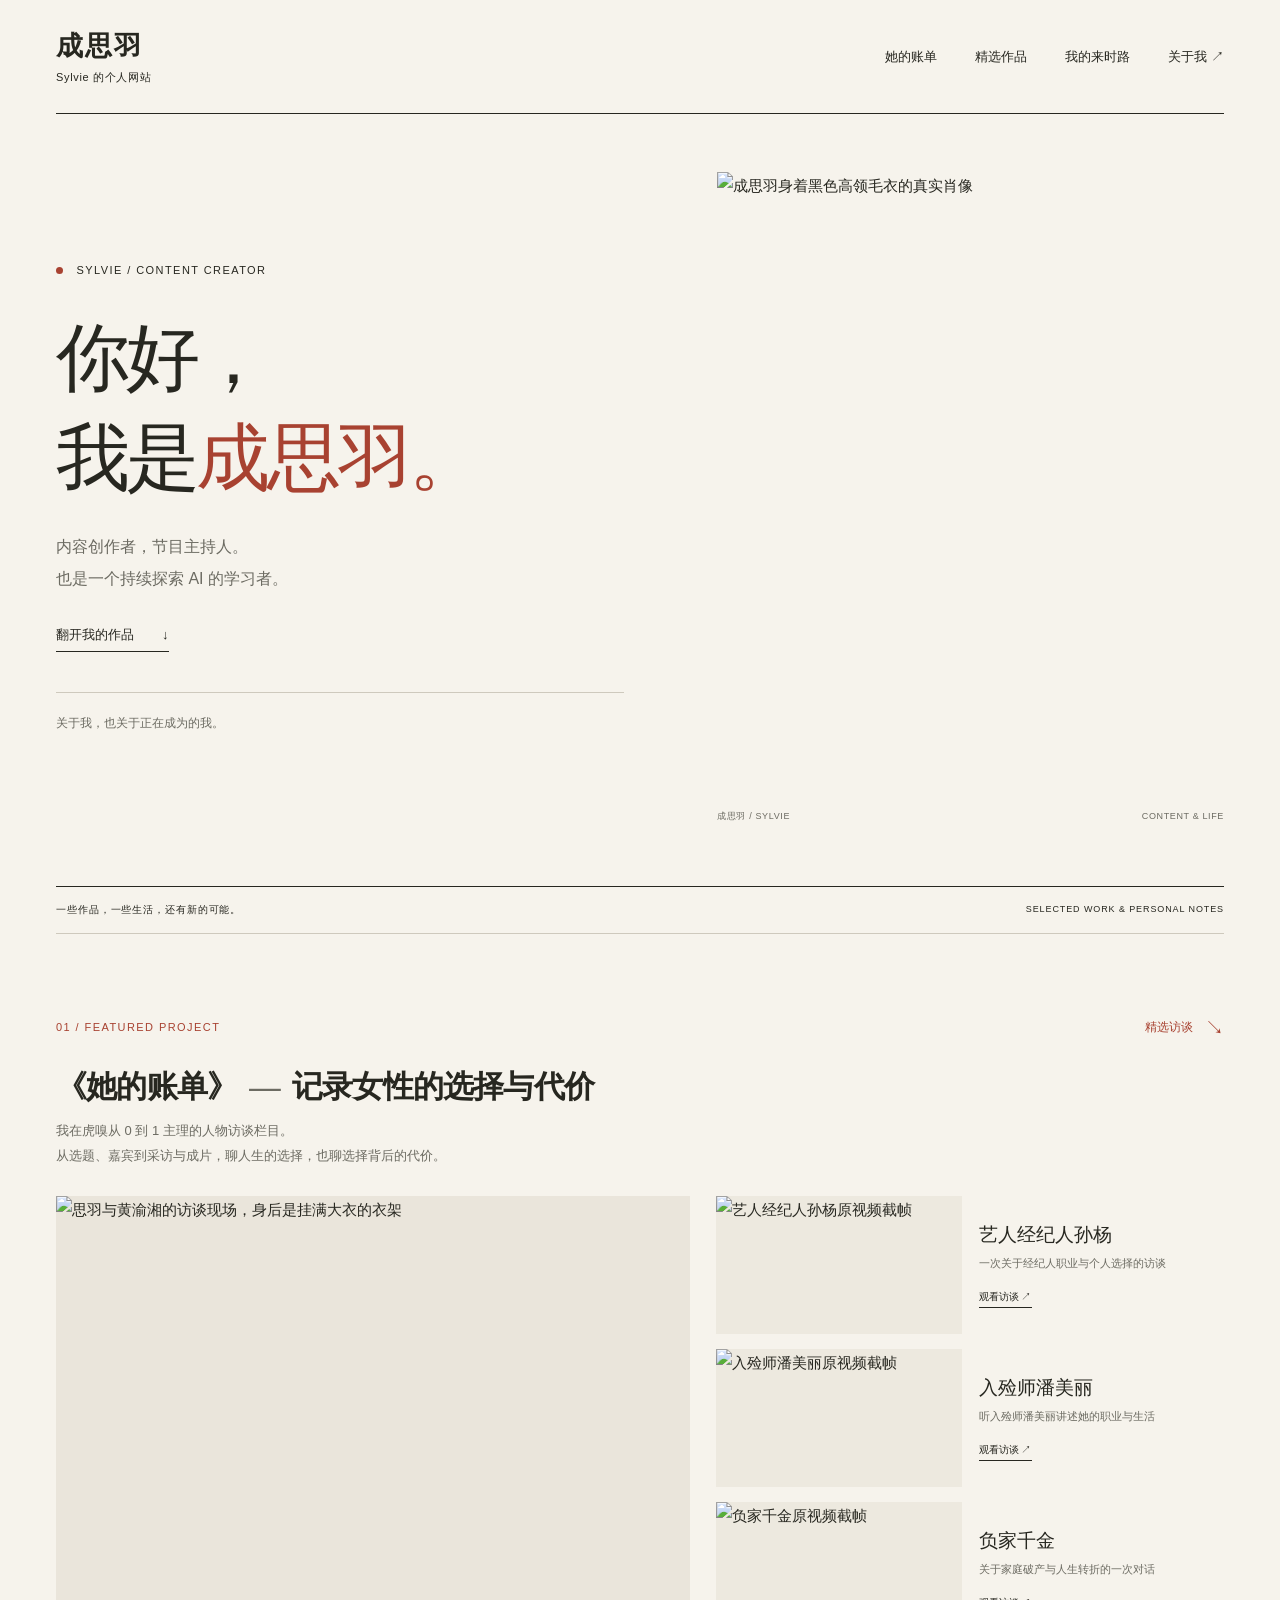
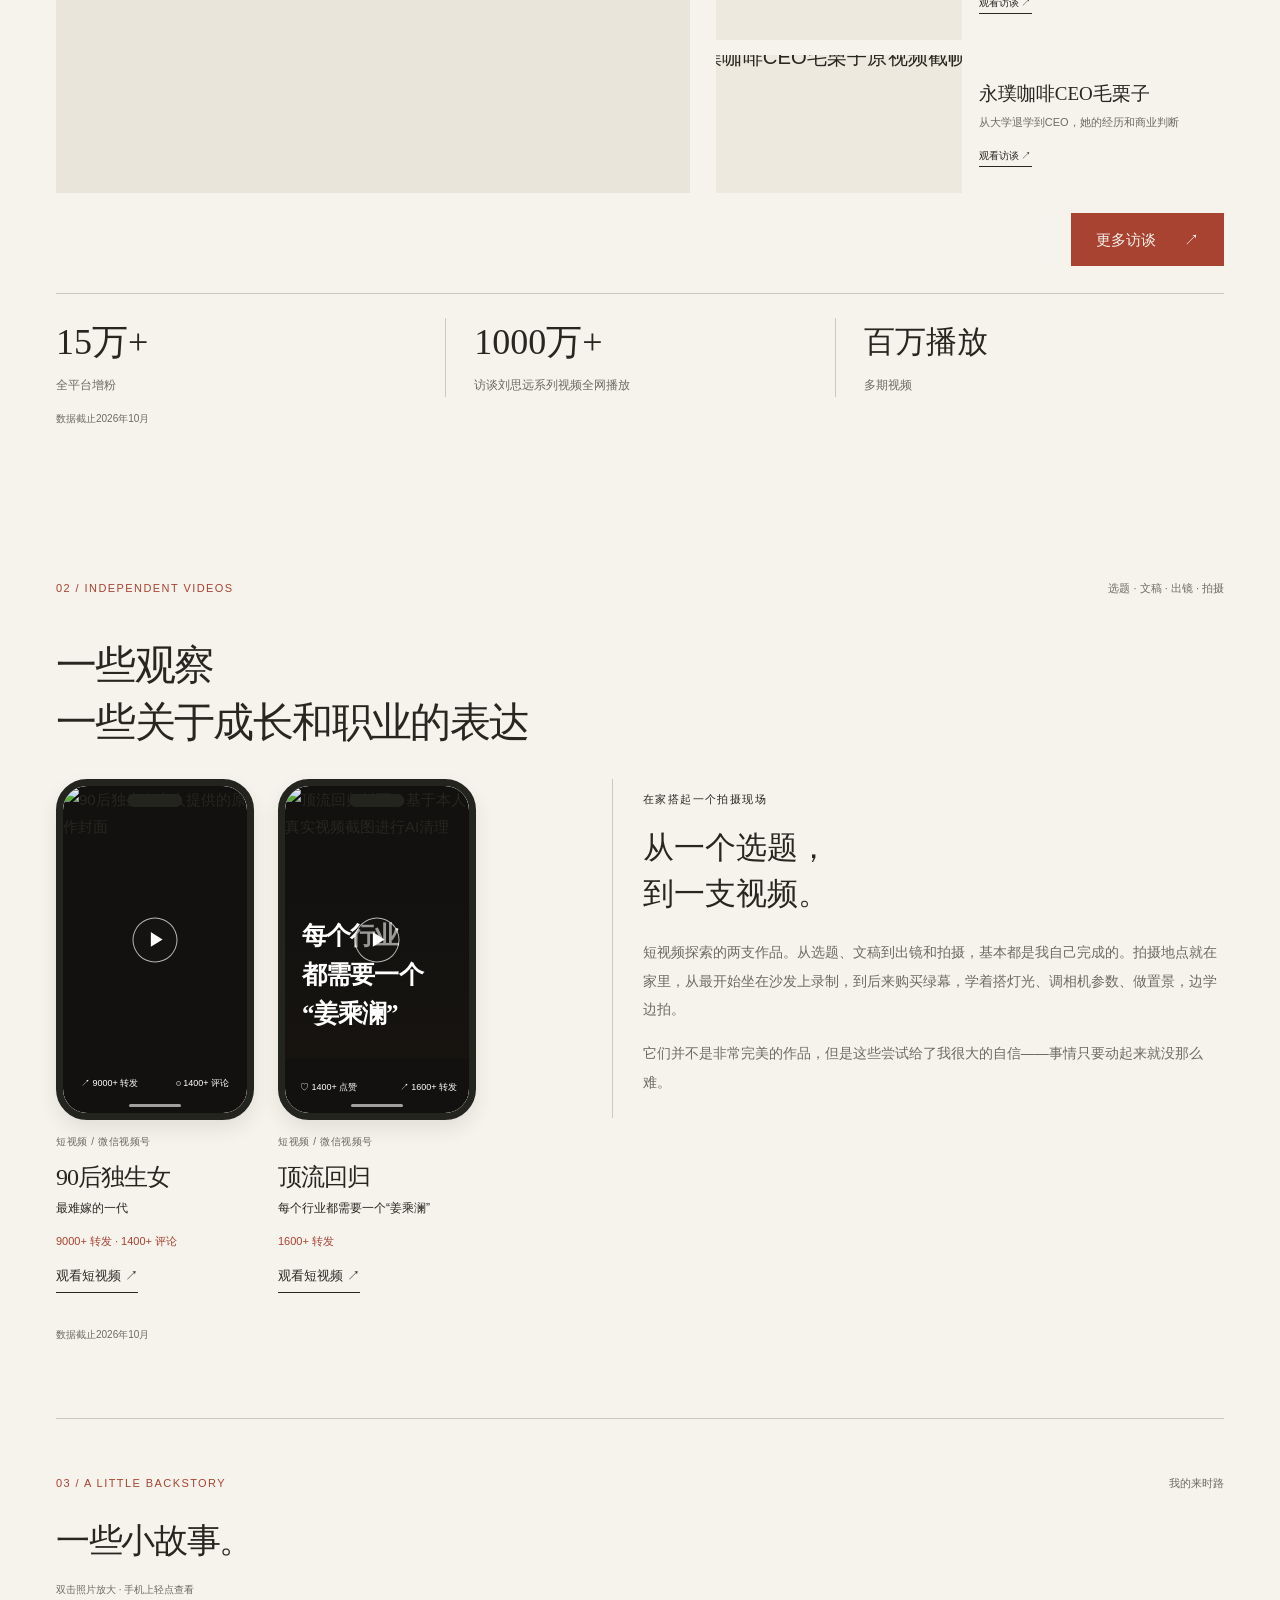
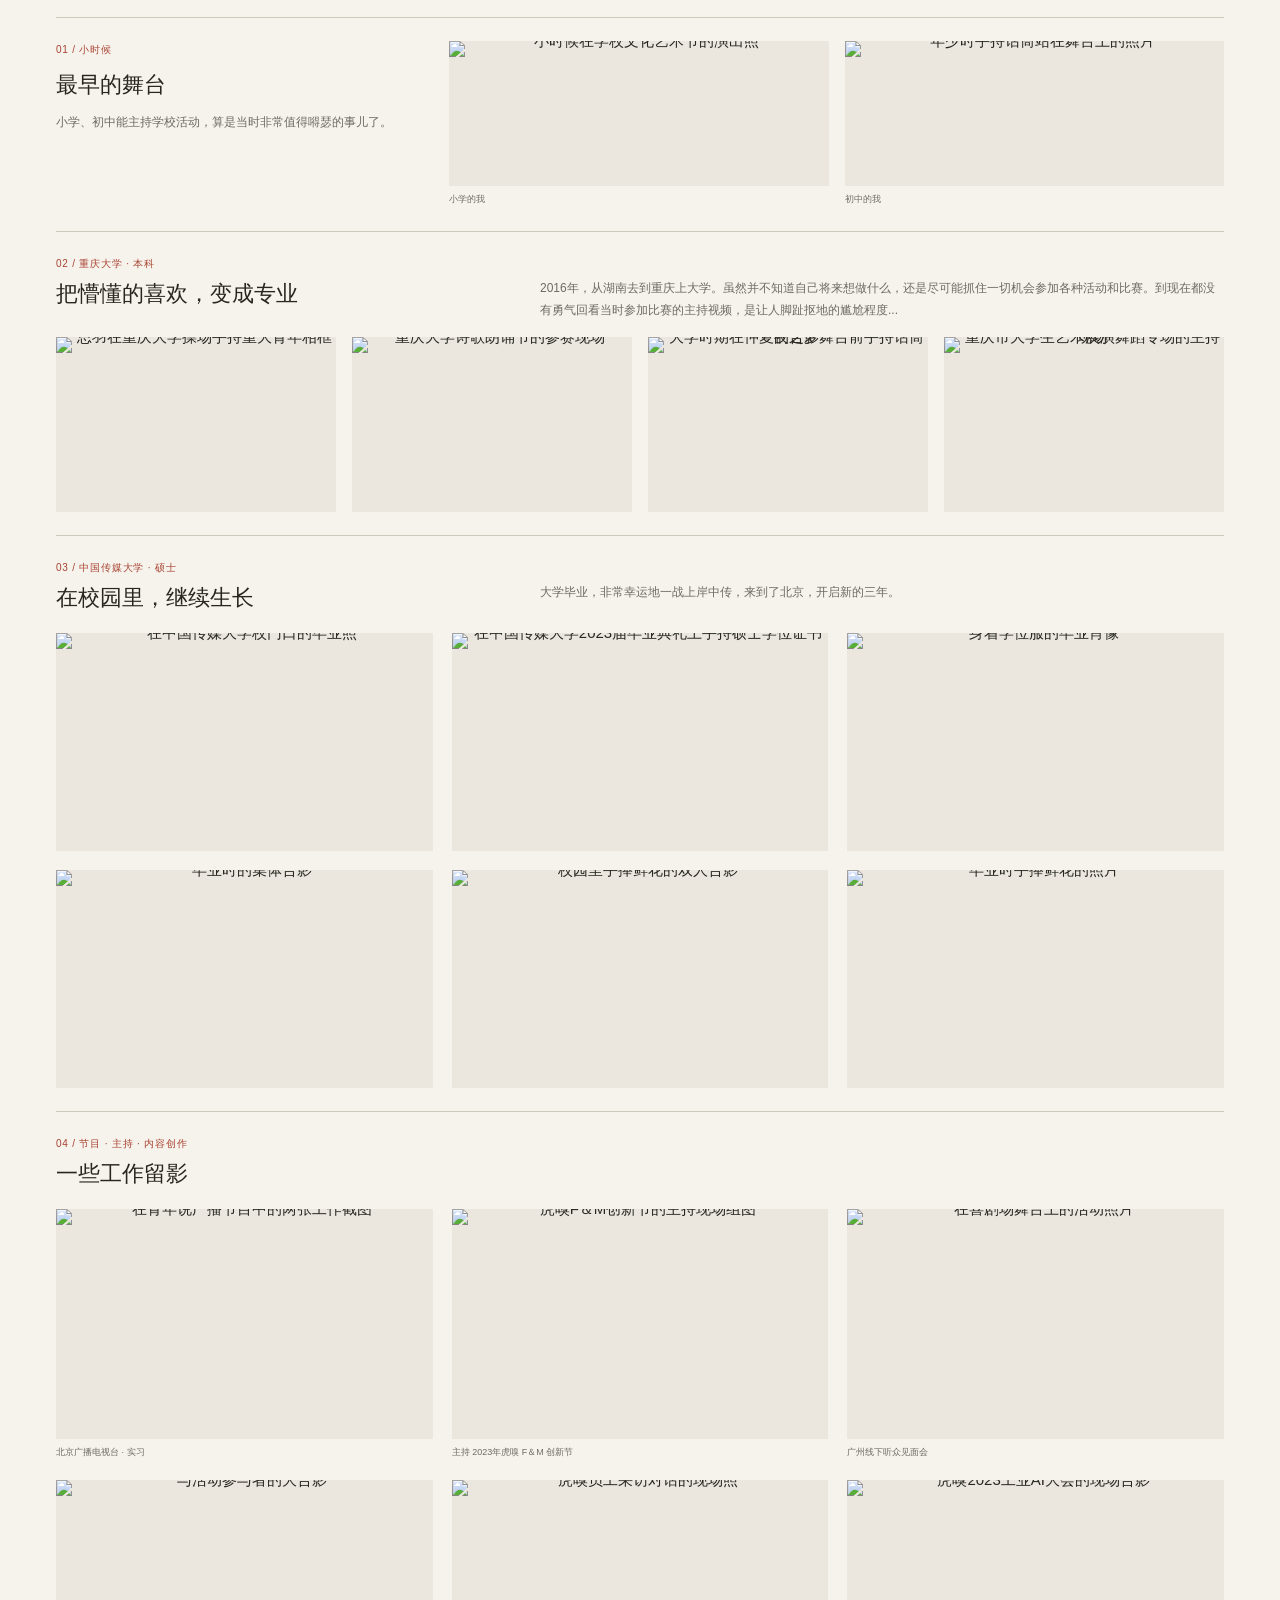
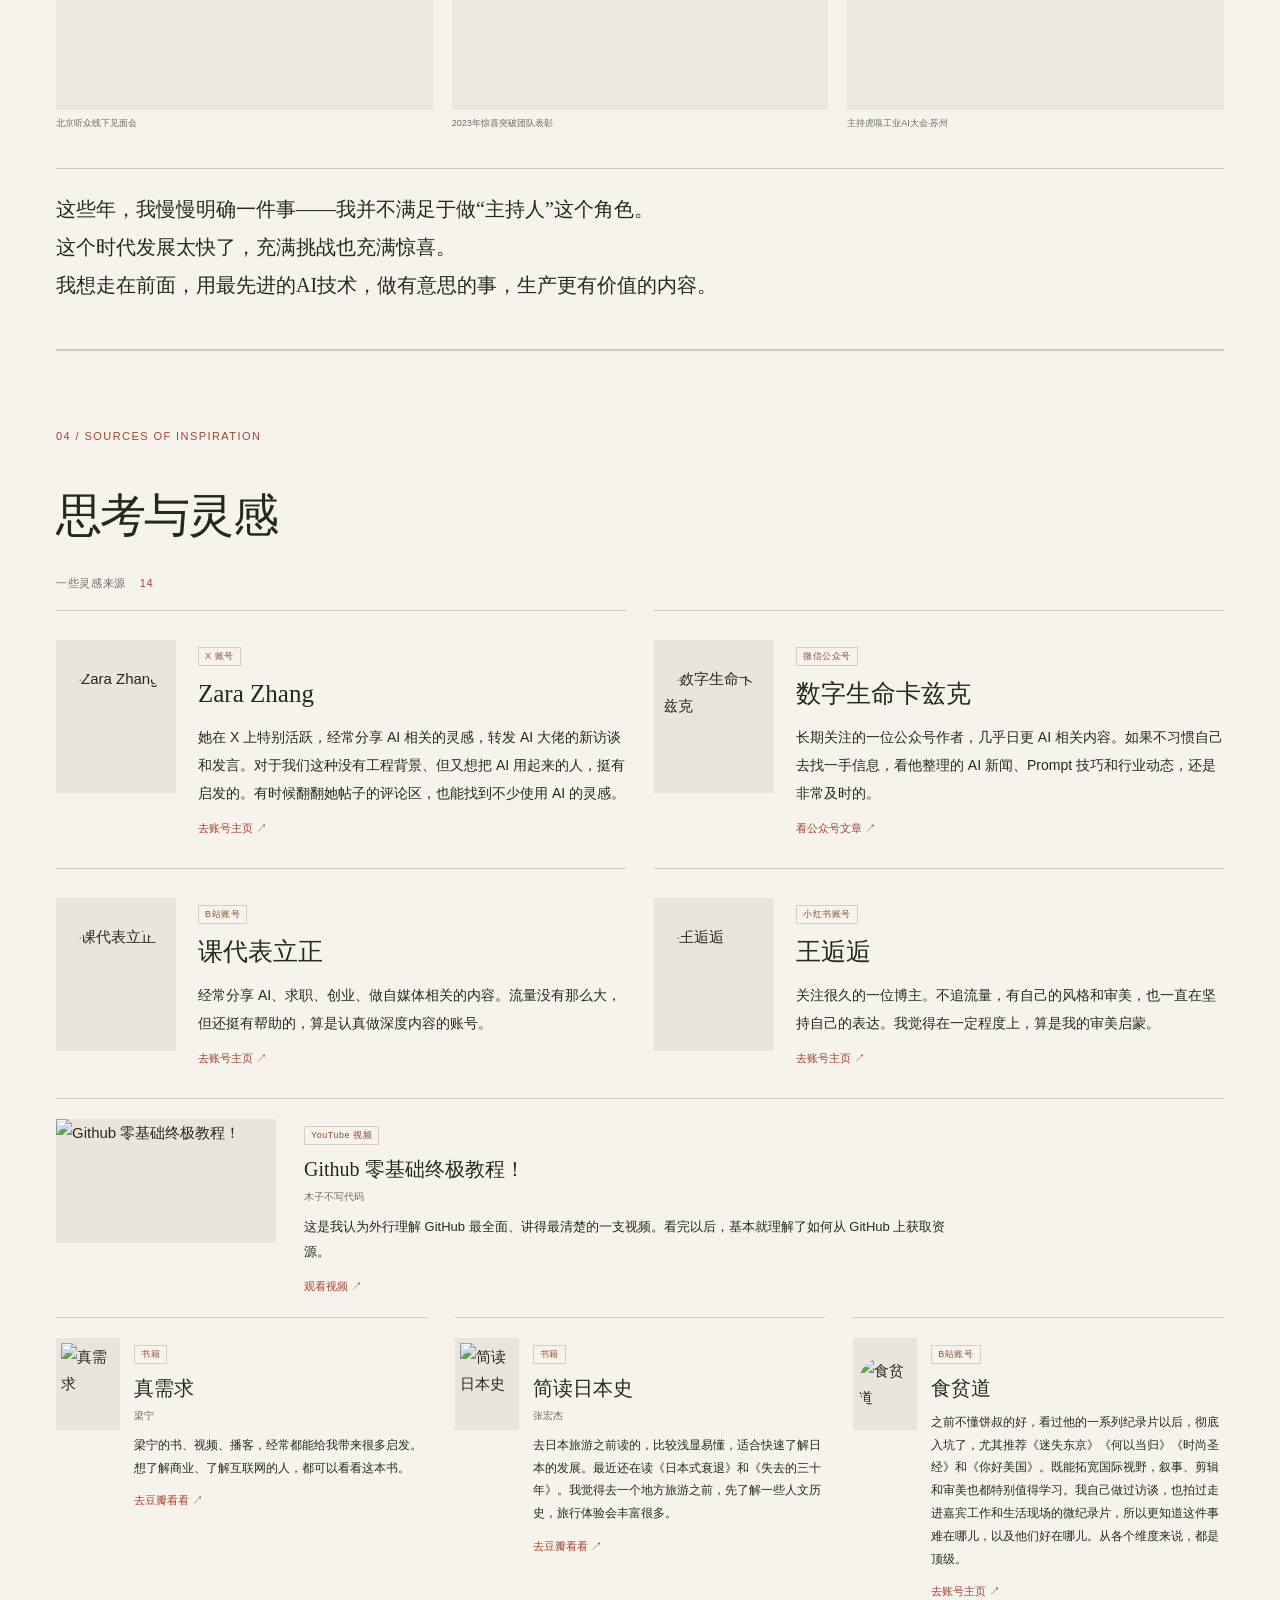
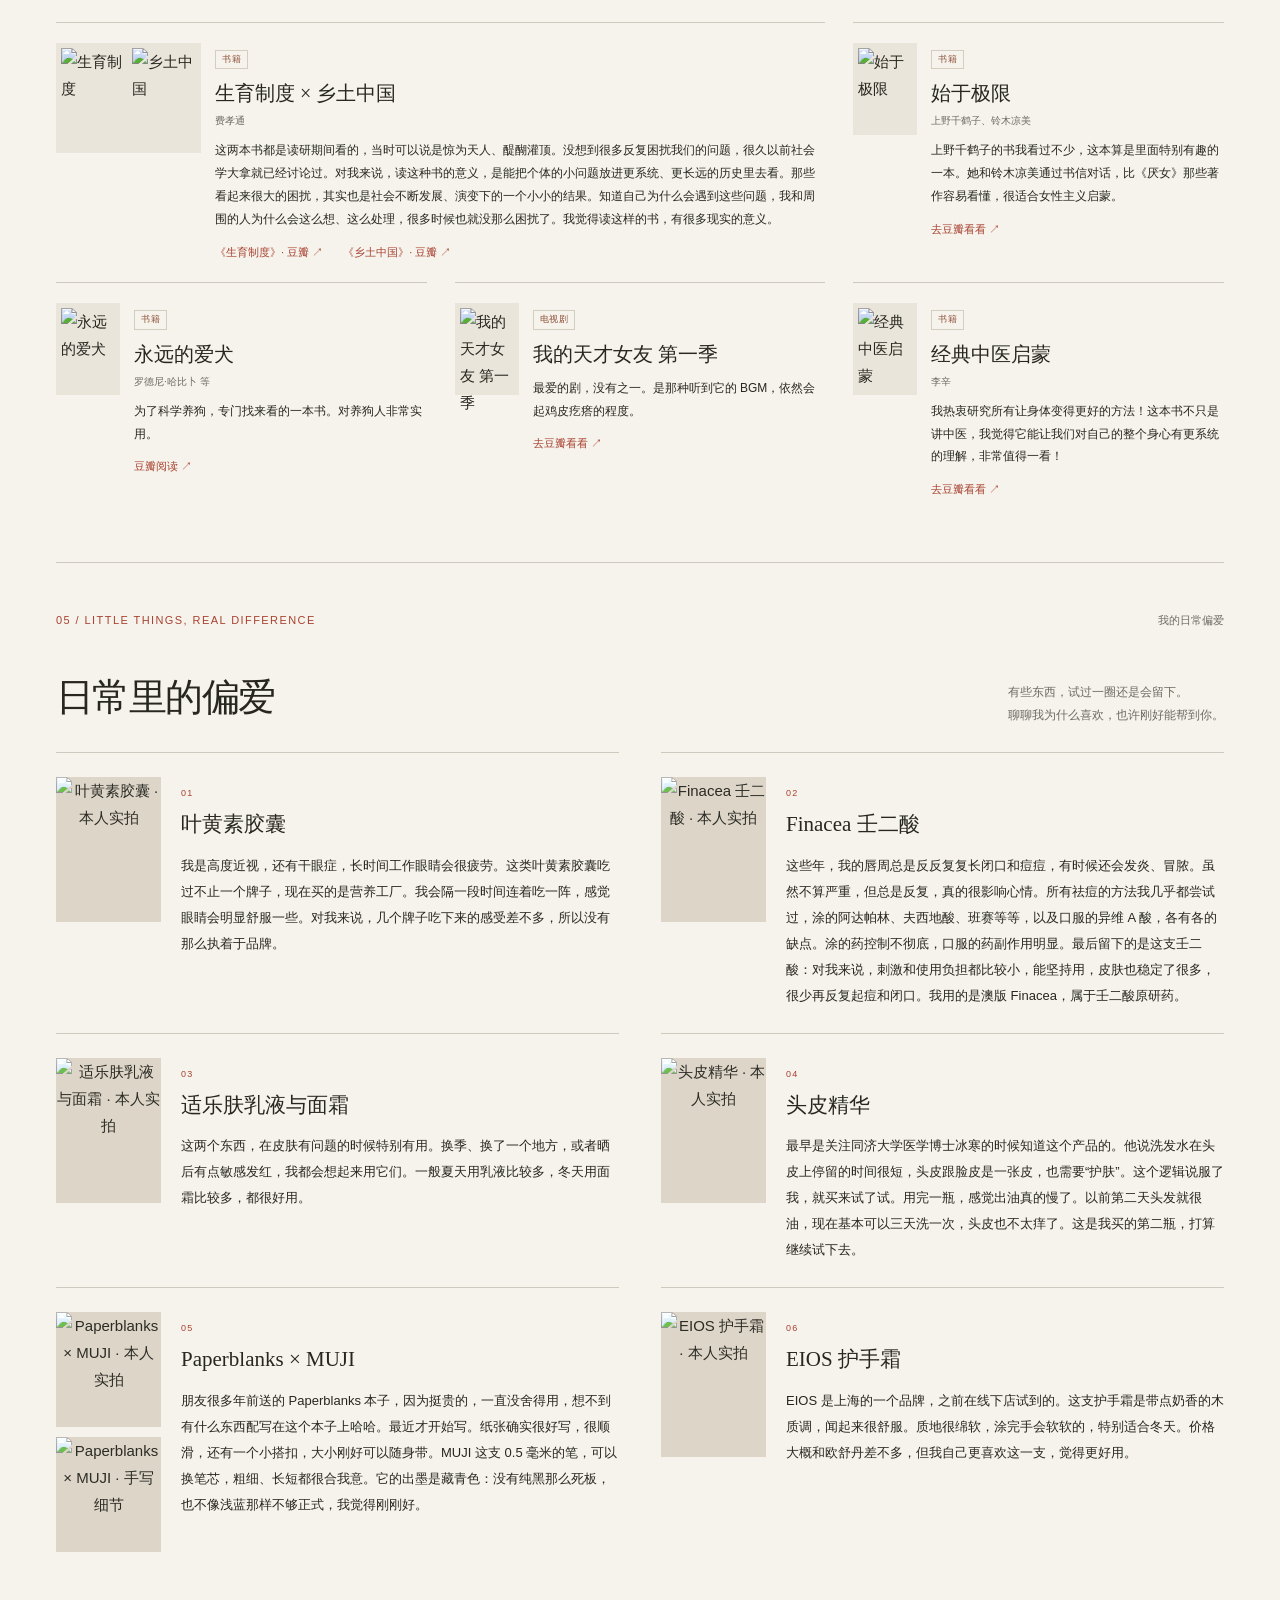
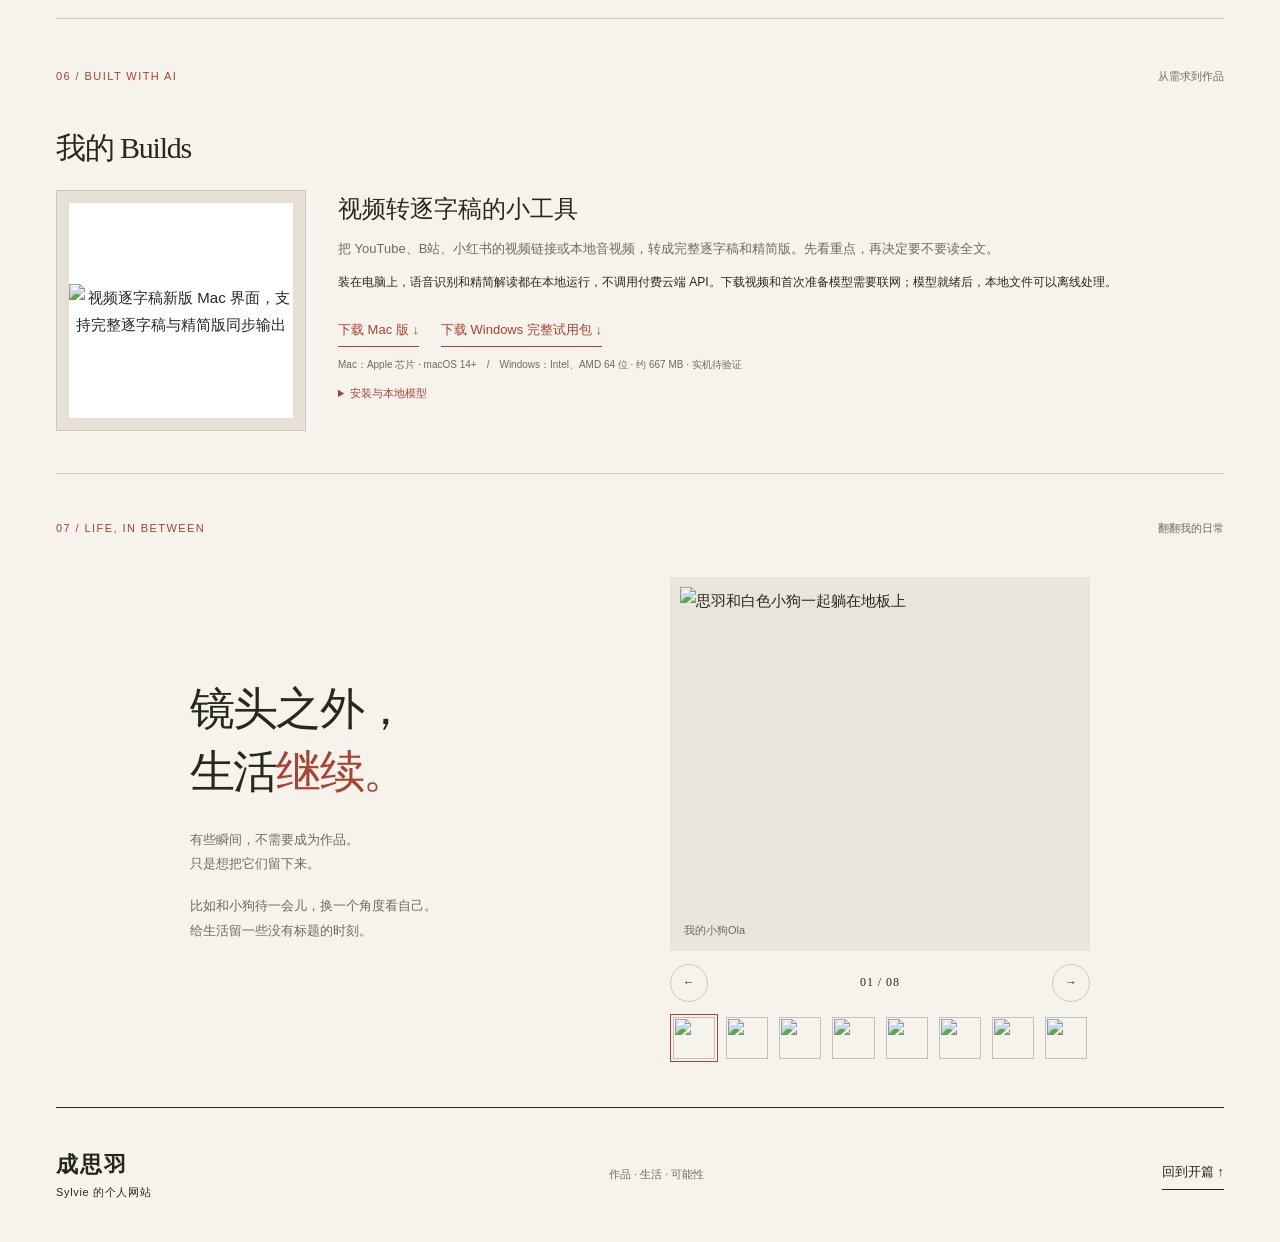
==== index.html @ f3471755 "发布成思羽 Sylvie 个人网站" ====
<!doctype html>
<html lang="zh-CN">
<head>
  <meta charset="utf-8"><meta name="viewport" content="width=device-width,initial-scale=1">
  <meta name="description" content="成思羽 Sylvie 的个人网站。内容创作、人物故事，以及镜头之外的生活。">
  <meta name="theme-color" content="#f6f3ec"><title>成思羽 Sylvie 的个人网站</title>
  <link rel="icon" href="assets/favicon.svg" type="image/svg+xml"><link rel="stylesheet" href="styles.css">
  <script src="content.js" defer></script><script src="app.js" defer></script>
</head>
<body>
<a class="skip" href="#main">跳至正文</a>
<header class="masthead wrap">
  <a class="brand" href="#" aria-label="成思羽 首页">成思羽<span>Sylvie 的个人网站</span></a>
  <button class="menu-toggle" aria-expanded="false" aria-controls="navigation">目录 <span>＋</span></button>
  <nav id="navigation" aria-label="主导航"><a href="#bill">她的账单</a><a href="#selected">精选作品</a><a href="#experience">我的来时路</a><a href="#about">关于我 ↗</a></nav>
</header>
<main id="main">
  <section class="hero wrap" aria-labelledby="hero-title">
    <div class="hero-copy"><p class="eyebrow"><span class="dot"></span> SYLVIE / CONTENT CREATOR</p>
      <h1 id="hero-title">你好，<br>我是<span class="accent">成思羽。</span></h1>
      <p class="intro">内容创作者，节目主持人。<br>也是一个持续探索 AI 的学习者。</p>
      <a class="text-link" href="#selected">翻开我的作品 <span>↓</span></a>
      <p class="hero-note">关于我，也关于正在成为的我。</p>
    </div>
    <figure class="hero-image"><img src="assets/portrait.webp" width="1200" height="1800" alt="成思羽身着黑色高领毛衣的真实肖像" fetchpriority="high"><figcaption><span>成思羽 / SYLVIE</span><span>CONTENT & LIFE</span></figcaption></figure>
  </section>
  <div class="running-line wrap"><span>一些作品，一些生活，还有新的可能。</span><span>SELECTED WORK & PERSONAL NOTES</span></div>

  <section class="section featured-project wrap" id="bill" aria-labelledby="bill-title">
    <div class="section-heading"><p class="eyebrow">01 / FEATURED PROJECT</p><a class="project-jump" href="#selected">精选访谈 <span aria-hidden="true">↘</span></a></div>
    <div class="project-intro"><h2 id="bill-title">《她的账单》<span class="project-dash"> — </span><span class="project-theme">记录女性的选择与代价</span></h2><p>我在虎嗅从 0 到 1 主理的人物访谈栏目。<br>从选题、嘉宾到采访与成片，聊人生的选择，也聊选择背后的代价。</p></div>
    <div class="project-spread"><figure class="project-photo"><img src="assets/interview-huang-yuxiang.jpg" width="1707" height="1280" alt="思羽与黄渝湘的访谈现场，身后是挂满大衣的衣架" loading="lazy"></figure><div class="interview-list" id="selected" role="region" aria-label="精选人物访谈"><div id="interview-list"></div></div></div>
    <div class="interview-archive-entry"><a class="text-link" href="interviews.html">更多访谈 <span aria-hidden="true">↗</span></a></div>
    <div class="bill-highlights"><div><b>15万+</b><span>全平台增粉</span></div><div><b>1000万+</b><span>访谈刘思远系列视频全网播放</span></div><div><b>百万播放</b><span>多期视频</span></div></div>
    <p class="data-note">数据截止2026年10月</p>
  </section>

  <section class="section wrap" id="shorts" aria-labelledby="shorts-title">
    <div class="section-heading"><p class="eyebrow">02 / INDEPENDENT VIDEOS</p><span>选题 · 文稿 · 出镜 · 拍摄</span></div>
    <h2 id="shorts-title">一些观察<br>一些关于成长和职业的表达</h2>
    <div class="shorts-layout"><div class="short-grid" id="short-list"></div><aside class="shorts-making" aria-label="短视频制作背景"><p class="eyebrow">在家搭起一个拍摄现场</p><h3>从一个选题，<br>到一支视频。</h3><p>短视频探索的两支作品。从选题、文稿到出镜和拍摄，基本都是我自己完成的。拍摄地点就在家里，从最开始坐在沙发上录制，到后来购买绿幕，学着搭灯光、调相机参数、做置景，边学边拍。</p><p>它们并不是非常完美的作品，但是这些尝试给了我很大的自信——事情只要动起来就没那么难。</p></aside></div>
    <p class="data-note">数据截止2026年10月</p>
  </section>

  <section class="section wrap journey-section" id="experience" aria-labelledby="experience-title">
    <div class="section-heading"><p class="eyebrow">03 / A LITTLE BACKSTORY</p><span>我的来时路</span></div>
    <div class="journey-heading"><h2 id="experience-title">一些小故事。</h2></div>
    <p class="journey-view-hint">双击照片放大 · 手机上轻点查看</p><div class="journey-chapters"><article class="journey-chapter journey-child"><div class="journey-copy"><p class="journey-era">01 / 小时候</p><h3>最早的舞台</h3><p>小学、初中能主持学校活动，算是当时非常值得嘚瑟的事儿了。</p></div><div class="journey-photos"><figure class=""><img src="assets/story-child-festival.webp" alt="小时候在学校文化艺术节的演出照" loading="lazy"><figcaption>小学的我</figcaption></figure><figure class=""><img src="assets/story-child-microphone.webp" alt="年少时手持话筒站在舞台上的照片" loading="lazy"><figcaption>初中的我</figcaption></figure></div></article><article class="journey-chapter journey-cqu"><div class="journey-copy"><p class="journey-era">02 / 重庆大学 · 本科</p><h3>把懵懂的喜欢，变成专业</h3><p>2016年，从湖南去到重庆上大学。虽然并不知道自己将来想做什么，还是尽可能抓住一切机会参加各种活动和比赛。到现在都没有勇气回看当时参加比赛的主持视频，是让人脚趾抠地的尴尬程度...</p></div><div class="journey-photos"><figure class=""><img src="assets/story-campus-cqu.webp" alt="思羽在重庆大学操场手持重大青年相框" loading="lazy"><figcaption>重庆大学 · 校园时光</figcaption></figure><figure><img src="assets/story-cqu-1435.webp" alt="重庆大学诗歌朗诵节的参赛现场" loading="lazy"></figure><figure><img src="assets/story-cqu-1465.webp" alt="大学时期在仲夏夜之梦舞台前手持话筒的合影" loading="lazy"></figure><figure><img src="assets/story-cqu-2125.webp" alt="重庆市大学生艺术展演舞蹈专场的主持现场" loading="lazy"></figure></div></article><article class="journey-chapter journey-cuc"><div class="journey-copy"><p class="journey-era">03 / 中国传媒大学 · 硕士</p><h3>在校园里，继续生长</h3><p>大学毕业，非常幸运地一战上岸中传，来到了北京，开启新的三年。</p></div><div class="journey-photos"><figure class=""><img src="assets/graduation-gate.webp" alt="在中国传媒大学校门口的毕业照" loading="lazy"></figure><figure class=""><img src="assets/story-masters-ceremony.webp" alt="在中国传媒大学2023届毕业典礼上手持硕士学位证书" loading="lazy"></figure><figure class=""><img src="assets/graduation-profile.webp" alt="身着学位服的毕业肖像" loading="lazy"></figure><figure class=""><img src="assets/story-graduation-together-v10.webp" alt="毕业时的集体合影" loading="lazy"></figure><figure class=""><img src="assets/story-campus-friends.webp" alt="校园里手捧鲜花的双人合影" loading="lazy"></figure><figure class=""><img src="assets/graduation-flowers.webp" alt="毕业时手捧鲜花的照片" loading="lazy"></figure></div></article><article class="journey-chapter journey-work"><div class="journey-copy"><p class="journey-era">04 / 节目 · 主持 · 内容创作</p><h3>一些工作留影</h3></div><div class="journey-photos"><figure class=""><img src="assets/story-radio-youth.webp" alt="在青年说广播节目中的两张工作截图" loading="lazy"><figcaption>北京广播电视台 · 实习</figcaption></figure><figure class=""><img src="assets/story-fm-hosting.webp" alt="虎嗅F＆M创新节的主持现场组图" loading="lazy"><figcaption>主持 2023年虎嗅 F＆M 创新节</figcaption></figure><figure class=""><img src="assets/story-comedy-stage.webp" alt="在喜剧场舞台上的活动照片" loading="lazy"><figcaption>广州线下听众见面会</figcaption></figure><figure class=""><img src="assets/story-community-together.webp" alt="与活动参与者的大合影" loading="lazy"><figcaption>北京听众线下见面会</figcaption></figure><figure class=""><img src="assets/story-team-conversation.webp" alt="虎嗅员工采访对话的现场照" loading="lazy"><figcaption>2023年惊喜突破团队表彰</figcaption></figure><figure class=""><img src="assets/story-ai-conference.webp" alt="虎嗅2023工业AI大会的现场合影" loading="lazy"><figcaption>主持虎嗅工业AI大会·苏州</figcaption></figure></div></article></div><p class="journey-closing"><span>这些年，我慢慢明确一件事——我并不满足于做“主持人”这个角色。</span><span>这个时代发展太快了，充满挑战也充满惊喜。</span><span>我想走在前面，用最先进的AI技术，做有意思的事，生产更有价值的内容。</span></p>
  </section>

  <section class="section wrap shelf-section inspiration-section" id="shelf" aria-labelledby="shelf-title">
    <div class="section-heading"><p class="eyebrow">04 / SOURCES OF INSPIRATION</p></div>
    <div class="shelf-heading"><h2 id="shelf-title">思考与灵感</h2></div>
    <div class="inspiration-toolbar"><p>一些灵感来源 <span id="inspiration-count"></span></p></div>
    <div id="shelf-items" class="inspiration-rail" aria-label="我的灵感来源与分享"></div>
  </section>

  <section class="section wrap daily-section" id="daily" aria-labelledby="daily-title">
    <div class="section-heading"><p class="eyebrow">05 / LITTLE THINGS, REAL DIFFERENCE</p><span>我的日常偏爱</span></div>
    <div class="daily-heading"><h2 id="daily-title">日常里的偏爱</h2><p>有些东西，试过一圈还是会留下。<br>聊聊我为什么喜欢，也许刚好能帮到你。</p></div>
    <div id="daily-items" class="daily-grid"></div>
  </section>

  <section class="section wrap builds-section" id="builds" aria-labelledby="builds-title">
    <div class="section-heading"><p class="eyebrow">06 / BUILT WITH AI</p><span>从需求到作品</span></div>
    <h2 id="builds-title">我的 Builds</h2>
    <article class="build-card"><div class="build-visual"><img src="assets/transcribe-app-v14.png" alt="视频逐字稿新版 Mac 界面，支持完整逐字稿与精简版同步输出" loading="lazy"></div><div class="build-copy"><h3>视频转逐字稿的小工具</h3><p>把 YouTube、B站、小红书的视频链接或本地音视频，转成完整逐字稿和精简版。先看重点，再决定要不要读全文。</p><p class="build-local">装在电脑上，语音识别和精简解读都在本地运行，不调用付费云端 API。下载视频和首次准备模型需要联网；模型就绪后，本地文件可以离线处理。</p><div class="build-downloads"><a class="text-link build-download" href="https://github.com/Siyur-create/Siyur-create.github.io/releases/download/transcript-downloads/video-transcript-mac-v1.1.0.zip" download>下载 Mac 版 ↓</a><a class="text-link build-download" href="https://github.com/Siyur-create/Siyur-create.github.io/releases/download/transcript-downloads/video-transcript-windows-v1.1.1-full-preview.zip" download>下载 Windows 完整试用包 ↓</a></div><p class="build-limit">Mac：Apple 芯片 · macOS 14+　/　Windows：Intel、AMD 64 位 · 约 667 MB · 实机待验证</p><details class="build-details"><summary>安装与本地模型</summary><p>Mac 首次安装需联网，解压后双击「安装到这台Mac」。Windows 完整试用包已包含 Python、依赖和语音模型：完整解压后双击 install-and-run，基础安装和本地转录无需再下载组件。AI 精简解读首次需另外安装本地运行器并准备约 2.5 GB 模型；也可以直接用无需大模型的「要点摘读」。Windows 尚未实机验收。平台视频下载需联网，也取决于平台权限及你自己的登录状态。</p></details></div></article>
  </section>

  <section class="about section wrap" id="about" aria-labelledby="about-title">
    <div class="section-heading"><p class="eyebrow">07 / LIFE, IN BETWEEN</p><span>翻翻我的日常</span></div>
    <div class="about-grid"><div><h2 id="about-title">镜头之外，<br>生活<span class="accent">继续。</span></h2><p>有些瞬间，不需要成为作品。<br>只是想把它们留下来。</p><p>比如和小狗待一会儿，换一个角度看自己。<br>给生活留一些没有标题的时刻。</p></div>
    <div class="album" aria-label="生活相册"><figure class="album-frame"><img id="album-image" src="assets/life-dog.webp" width="1200" height="1600" alt="思羽与白色小狗一起躺在地板上" loading="lazy"><figcaption id="album-caption">我的小狗Ola</figcaption></figure><div class="album-controls"><button id="album-prev" type="button" aria-label="上一张照片">←</button><span id="album-counter" aria-live="polite">01 / 08</span><button id="album-next" type="button" aria-label="下一张照片">→</button></div><div class="album-thumbnails" id="album-thumbnails" aria-label="选择照片"></div></div></div>
  </section>
</main>
<dialog id="photo-viewer" class="photo-viewer" aria-label="照片放大查看"><div class="photo-viewer-bar"><span id="photo-viewer-label"></span><button type="button" id="photo-viewer-close" aria-label="关闭放大照片">关闭 ×</button></div><img id="photo-viewer-image" alt=""><div class="photo-viewer-navigation"><button type="button" id="photo-viewer-prev" aria-label="上一张放大照片">←</button><p id="photo-viewer-counter"></p><button type="button" id="photo-viewer-next" aria-label="下一张放大照片">→</button></div></dialog>
<footer class="wrap"><a class="brand" href="#">成思羽<span>Sylvie 的个人网站</span></a><p>作品 · 生活 · 可能性</p><a class="text-link" href="#">回到开篇 ↑</a></footer>
</body></html>
---- styles.css ----
:root{--paper:#f6f3ec;--ink:#272720;--muted:#6c6b62;--red:#a84231;--line:#cec9bd;--serif:'Songti SC','Noto Serif CJK SC','STSong',serif;--sans:'PingFang SC','Hiragino Sans GB',sans-serif}*{box-sizing:border-box}html{scroll-behavior:smooth;scroll-padding-top:35px}body{margin:0;background:var(--paper);color:var(--ink);font-family:var(--sans);font-size:15px;line-height:1.8;-webkit-font-smoothing:antialiased}a{color:inherit;text-decoration:none}a,button{-webkit-tap-highlight-color:transparent}a:focus-visible,button:focus-visible{outline:2px solid var(--red);outline-offset:6px}img{display:block;width:100%;height:100%;object-fit:cover}figure,p,h1,h2,h3,h4{margin:0}button{font:inherit;color:inherit}.wrap{width:min(1224px,calc(100% - 112px));margin-inline:auto}.masthead{display:flex;align-items:center;justify-content:space-between;min-height:114px;border-bottom:1px solid var(--ink)}.brand{font-family:var(--serif);font-size:27px;font-weight:700;line-height:1.4;letter-spacing:.08em}.brand span{display:block;font:10px var(--sans);letter-spacing:.2em;margin-top:4px}nav{display:flex;gap:38px;font-size:13px}nav a{position:relative}nav a:after{content:'';position:absolute;bottom:-5px;left:0;width:0;height:1px;background:var(--red);transition:width .2s}nav a:hover:after{width:100%}.menu-toggle{display:none}.hero{display:grid;grid-template-columns:1.12fr 1fr;gap:8%;padding-top:58px;padding-bottom:62px;align-items:center}.eyebrow{font-size:11px;letter-spacing:.13em;line-height:1.6;font-weight:500}.dot{display:inline-block;height:7px;width:7px;border-radius:50%;background:var(--red);margin-right:9px}.hero h1{font:500 clamp(55px,6vw,88px)/1.3 var(--serif);letter-spacing:-.055em;margin:29px 0 22px}.accent{color:var(--red)}.intro{font-size:16px;color:var(--muted);line-height:1.95}.text-link{display:inline-flex;gap:28px;align-items:center;font-size:13px;line-height:1.8;border-bottom:1px solid currentColor;padding-bottom:5px;transition:color .2s}.text-link:hover{color:var(--red)}.hero .text-link{margin-top:28px}.hero-stats{display:flex;gap:45px;margin-top:45px;padding-top:21px;border-top:1px solid var(--line)}.hero-stats strong{font:40px/1.2 Georgia,serif;letter-spacing:-.055em}.hero-stats strong span{font-size:25px}.hero-stats p{font-size:10px;color:var(--muted);margin-top:8px}.hero-image{position:relative;align-self:stretch}.hero-image img{aspect-ratio:4/5;height:auto;max-height:625px;object-position:50% 38%}.hero-image figcaption{display:flex;justify-content:space-between;font-size:9px;letter-spacing:.07em;margin-top:11px;color:var(--muted)}.running-line{border-top:1px solid var(--ink);border-bottom:1px solid var(--line);padding-block:14px;display:flex;justify-content:space-between;font-size:10px;letter-spacing:.09em}.running-line span:last-child{font-size:9px}.section{padding-top:77px;padding-bottom:74px}.section-heading{display:flex;justify-content:space-between;align-items:baseline;margin-bottom:38px;gap:20px}.section-heading>span{color:var(--muted);font-size:11px}.section-heading .eyebrow{color:var(--red)}h2{font:500 clamp(35px,3.6vw,51px)/1.4 var(--serif);letter-spacing:-.04em}.bill-grid{display:grid;grid-template-columns:.9fr 1.5fr;gap:9%;align-items:center}.small-label{font-size:10px;color:var(--muted);letter-spacing:.06em}.bill-copy h2{font-size:53px;margin:12px 0 22px}.lead{font:25px/1.7 var(--serif);margin-bottom:17px}.bill-copy>p:not(.small-label):not(.lead){color:var(--muted);font-size:13px;max-width:290px}.bill-copy .responsibility{margin-top:20px;font-size:10px!important;line-height:1.9}.bill-copy .text-link{margin-top:24px}.bill-image img{height:auto;aspect-ratio:1.4;object-position:50% 50%}figcaption{font-size:10px;color:var(--muted);margin-top:10px}.bill-stats{display:grid;grid-template-columns:repeat(4,1fr);margin-top:39px;border-block:1px solid var(--line);padding-block:25px}.bill-stats>div{padding-left:27px;border-left:1px solid var(--line)}.bill-stats>div:first-child{padding-left:0;border:0}.bill-stats strong{display:block;font:35px/1.4 Georgia,var(--serif);letter-spacing:-.03em}.bill-stats span{font-size:11px;color:var(--muted)}.data-note{font-size:10px;color:var(--muted);margin-top:13px}.section+#selected{border-top:1px solid var(--line)}.interview-list{margin-top:38px;border-top:1px solid var(--ink)}.interview-row{display:grid;grid-template-columns:40px 1fr 1.25fr auto;align-items:center;gap:25px;border-bottom:1px solid var(--line);padding:31px 0}.work-index{font:italic 19px Georgia,serif;color:var(--red)}.work-head h3{font:25px/1.6 var(--serif);margin-top:8px}.work-copy h4{font-size:14px;font-weight:500;margin-bottom:6px}.work-copy p{font-size:12px;color:var(--muted)}.link-pending{font-size:11px;color:var(--muted);white-space:nowrap;display:inline-block;line-height:1.8}.business{background:#e9e5da;border-block:1px solid var(--line)}.business-grid{display:grid;grid-template-columns:1.2fr 1fr;gap:14%;align-items:center}.business .eyebrow{color:var(--red);margin-bottom:40px}.business-category{font-size:12px;margin-bottom:14px}.business-detail{border-left:1px solid #c1bbae;padding-left:45px}.coffee-mark{font:56px/1.1 var(--serif);color:var(--red);margin-bottom:24px;position:relative;display:inline-block}.coffee-mark span{font:9px var(--sans);letter-spacing:.13em;writing-mode:vertical-rl;position:absolute;left:76px;top:1px;height:114px;white-space:nowrap}.business-detail p{font-size:13px;color:var(--muted);margin-bottom:24px}.title-row{display:flex;justify-content:space-between;align-items:end;gap:25px}.title-row>p{font-size:12px;color:var(--muted)}.short-grid{display:grid;grid-template-columns:1fr 1fr;gap:26px;margin-top:35px}.short-card{padding:28px 33px 30px;background:#e9e3d6;border-top:3px solid var(--red)}.short-1{background:#e4e5dd;border-color:#575c4b}.short-top{display:flex;justify-content:space-between;font-size:10px;color:var(--muted);margin-bottom:40px}.short-top span:last-child{font:italic 18px Georgia,serif}.short-card h3{font:38px/1.5 var(--serif);letter-spacing:-.04em}.short-subtitle{font-size:15px;margin-top:3px}.short-metrics{display:flex;gap:35px;margin-top:36px;padding-top:20px;border-top:1px solid #c6beae;margin-bottom:25px}.short-metrics strong{display:block;font:25px Georgia,serif}.short-metrics span{display:block;font-size:10px;margin-top:6px;color:var(--muted)}#experience{border-block:1px solid var(--line)}.experience-grid{display:grid;grid-template-columns:1fr 1fr;gap:14%}.experience-photo{width:70%;margin-top:33px}.experience-photo img{height:auto;aspect-ratio:4/3;object-position:center 58%}.timeline article{padding-block:23px;border-bottom:1px solid var(--line)}.timeline article:first-child{padding-top:0}.timeline article:last-child{border-bottom:0}.timeline time{font:11px Georgia,serif;color:var(--red);letter-spacing:.06em}.timeline h3{font-size:16px;font-weight:500;margin:9px 0 3px}.timeline p{font-size:12px;color:var(--muted);line-height:1.9}.timeline p+p{margin-top:9px}.about-grid{display:grid;grid-template-columns:1fr .9fr;gap:18%;align-items:center}.about-grid h2{margin-bottom:30px}.about-grid p{font-size:14px;line-height:1.9;color:var(--muted);margin-bottom:17px;max-width:360px}.signature{display:block;font:italic 36px/1.5 Georgia,serif;margin-top:28px}.life-photo{transform:rotate(2deg);background:#ede8de;padding:10px 10px 12px}.life-photo img{height:auto;aspect-ratio:1/1;object-position:center 45%}.life-photo figcaption{font-size:10px;padding-left:5px}footer{border-top:1px solid var(--ink);min-height:135px;display:flex;justify-content:space-between;align-items:center;gap:20px}footer p{font-size:11px;color:var(--muted)}footer .brand{font-size:22px}.skip{position:fixed;left:20px;top:-100px;background:var(--ink);color:white;padding:10px 20px;z-index:50}.skip:focus{top:12px}@media(min-width:1500px){.hero{gap:12%}}@media(max-width:1000px){.wrap{width:calc(100% - 64px)}nav{gap:23px}.hero{gap:6%;grid-template-columns:1.05fr 1fr}.hero h1{font-size:62px}.hero-stats{gap:25px}.hero-stats strong{font-size:32px}.hero-stats p{font-size:9px}.intro{font-size:14px}.hero-image{align-self:center}.bill-grid{gap:6%;grid-template-columns:1fr 1.3fr}.bill-copy h2{font-size:43px}.bill-copy .lead{font-size:23px}.interview-row{grid-template-columns:25px 1fr 1fr;gap:18px}.interview-row>.link-pending,.interview-row>.text-link{grid-column:3}.business-grid{gap:8%}.business-detail{padding-left:30px}.short-card{padding:25px}.short-metrics{gap:25px}.experience-grid{gap:8%}.about-grid{gap:12%}}
@media(max-width:640px){html{scroll-padding-top:20px}.wrap{width:calc(100% - 40px)}.masthead{min-height:88px;position:relative;flex-wrap:wrap}.brand{font-size:24px}.brand span{font-size:8px}.menu-toggle{display:flex;align-items:center;gap:12px;background:none;border:0;padding:10px 0 10px 14px;font-size:12px;cursor:pointer}.menu-toggle span{font-size:20px}.menu-toggle[aria-expanded=true] span{transform:rotate(45deg)}nav{display:none;width:100%;padding:20px 0;gap:0;flex-direction:column}nav.is-open{display:flex}nav a{padding:10px 0}nav a:after{display:none}.hero{grid-template-columns:1fr;gap:32px;padding-top:34px;padding-bottom:32px}.hero .eyebrow{font-size:10px}.hero h1{font-size:clamp(49px,13vw,68px);margin:21px 0 18px;line-height:1.25}.intro{font-size:14px;line-height:1.85}.hero .text-link{margin-top:23px}.hero-stats{margin-top:29px;padding-top:19px;gap:33px}.hero-stats strong{font-size:35px}.hero-stats p{font-size:10px}.hero-image{width:100%}.hero-image img{aspect-ratio:5/6;max-height:520px;object-position:50% 33%}.hero-image figcaption{font-size:8px}.running-line{font-size:10px;gap:20px}.running-line span:last-child{display:none}.section{padding-top:46px;padding-bottom:44px}.section-heading{margin-bottom:26px;align-items:start;gap:15px}.section-heading .eyebrow{font-size:9px;flex-shrink:0}.section-heading>span{font-size:9px;max-width:140px;text-align:right;line-height:1.6}h2{font-size:35px;line-height:1.4}.bill-grid{grid-template-columns:1fr;gap:27px}.bill-copy h2{font-size:45px;margin:8px 0 14px}.bill-copy .lead{font-size:23px;margin-bottom:12px}.bill-copy>p:not(.small-label):not(.lead){max-width:100%}.bill-copy .responsibility{margin-top:14px}.bill-copy .text-link{margin-top:16px}.bill-image img{aspect-ratio:4/3}.bill-stats{grid-template-columns:1fr 1fr;row-gap:24px;margin-top:24px;padding-block:22px}.bill-stats>div{padding-left:20px}.bill-stats>div:nth-child(3){padding-left:0;border-left:0}.bill-stats strong{font-size:29px}.bill-stats span{font-size:10px}.data-note{font-size:9px;line-height:1.8}.interview-list{margin-top:25px}.interview-row{grid-template-columns:25px 1fr;gap:10px 17px;padding:23px 0}.work-index{align-self:start;margin-top:1px}.work-head h3{font-size:25px;margin-top:4px}.work-copy{grid-column:2}.work-copy h4{font-size:13px;margin-bottom:4px}.work-copy p{font-size:12px}.interview-row>.link-pending,.interview-row>.text-link{grid-column:2;margin-top:5px;justify-self:start}.small-label{font-size:9px}.business-grid{grid-template-columns:1fr;gap:30px}.business .eyebrow{margin-bottom:24px}.business h2{font-size:34px}.business-category{font-size:11px}.business-detail{padding-left:23px;display:grid;grid-template-columns:75px 1fr;gap:12px 25px}.coffee-mark{font-size:40px;margin:0;grid-row:1/3}.coffee-mark span{left:50px;height:84px;font-size:7px}.business-detail p{font-size:12px;margin:0}.title-row{display:block}.title-row>p{margin-top:18px;font-size:12px}.short-grid{grid-template-columns:1fr;gap:20px;margin-top:25px}.short-card{padding:23px 25px}.short-top{margin-bottom:24px}.short-card h3{font-size:34px}.short-subtitle{font-size:14px}.short-metrics{margin-top:25px;gap:30px}.short-metrics strong{font-size:26px}.experience-grid{grid-template-columns:1fr;gap:35px}.experience-photo{width:78%;margin-top:24px}.timeline h3{font-size:15px}.timeline article{padding-block:21px}.about-grid{grid-template-columns:1fr;gap:30px}.about-grid h2{margin-bottom:23px}.about-grid p{font-size:13px}.signature{font-size:32px;margin-top:20px}.life-photo{width:87%;justify-self:center;transform:rotate(2deg);margin:5px 0 10px}footer{min-height:135px;flex-wrap:wrap;padding-block:26px;gap:20px}footer .brand{font-size:21px}footer p{font-size:9px}footer .text-link{font-size:11px}footer p{order:3;flex-basis:100%}}@media(prefers-reduced-motion:reduce){html{scroll-behavior:auto}*{transition:none!important}}
/* Keep the statistics readable even on compact 320px screens. */
.short-card{min-width:0}.short-metrics>div{min-width:0}
@media(max-width:360px){.short-card{padding:20px}.short-metrics{gap:15px;justify-content:space-between}.short-metrics strong{font-size:22px}.short-top{font-size:9px}.hero-stats{gap:25px}.hero-stats strong{font-size:31px}.section-heading{gap:10px}.section-heading>span{max-width:100px}}
/* Revision 2: introduce Sylvie first; let the work speak below. */
.hero h1{font-size:clamp(56px,6vw,88px)}.hero-note{font-size:12px;color:var(--muted);margin-top:40px;padding-top:20px;border-top:1px solid var(--line)}
.bill-copy h2{font-size:48px;margin:0 0 23px}.bill-copy .bill-description{font-size:15px!important;max-width:340px!important;line-height:2}.bill-copy .responsibility{font-size:12px!important;margin-top:20px}.bill-highlights{display:flex;gap:50px;border-top:1px solid var(--line);margin-top:30px;padding-top:22px;font-size:12px;color:var(--muted)}.bill-highlights b{font:28px Georgia,serif;color:var(--ink);margin-right:10px}
.interview-list{display:grid;grid-template-columns:repeat(2,minmax(0,1fr));gap:40px 30px;border-top:0}.interview-card{min-width:0}.cover-link{display:block}.work-cover{aspect-ratio:4/3;background:#e9e4d9;overflow:hidden}.work-cover img{object-fit:contain;transition:transform .35s}.cover-link:hover .work-cover img{transform:scale(1.025)}.cover-pending{background:transparent;border:1px solid var(--line);display:grid;place-items:center}.cover-hint{font-size:12px;letter-spacing:.08em;color:var(--muted)}.work-info{padding-top:17px}.work-info h3{font:28px/1.5 var(--serif);margin:5px 0 9px}.work-description{font-size:13px;color:var(--muted);margin-bottom:19px}.work-info .text-link{font-size:12px}.short-card{padding:0;background:none;border:0}.short-card .work-cover{aspect-ratio:16/10}.short-info{padding:20px 0}.short-info h3{font-size:30px;margin-top:8px}.short-subtitle{font-size:14px}.metric-line{color:var(--red);font-size:13px;margin:20px 0 13px}.short-grid{gap:30px}
.backstory-grid{display:grid;grid-template-columns:.85fr 1fr;gap:13%;align-items:center}.backstory-grid figure img{height:auto;aspect-ratio:4/5;object-position:50% 50%}.backstory-copy h2{margin-bottom:28px}.backstory-copy p{color:var(--muted);font-size:15px;line-height:2.1;margin-top:18px;max-width:440px}
.album{min-width:0}.album-frame{padding:11px;background:#eae5da;transform:rotate(1.5deg)}.album-frame>img{height:auto;aspect-ratio:1/1;object-fit:cover;object-position:center}.album-frame figcaption{padding:4px 4px 0;font-size:11px}.album-controls{display:flex;justify-content:space-between;align-items:center;margin-top:23px;font:12px Georgia,serif;letter-spacing:.08em}.album-controls button{background:none;border:1px solid var(--line);border-radius:50%;height:38px;width:38px;cursor:pointer}.album-controls button:hover{border-color:var(--red);color:var(--red)}.album-thumbnails{display:flex;gap:10px;margin-top:17px}.album-thumb{width:55px;height:55px;padding:3px;border:1px solid transparent;background:none;cursor:pointer}.album-thumb img{object-fit:cover}.album-thumb[aria-pressed=true]{border-color:var(--red)}
@media(max-width:640px){.hero h1{font-size:clamp(49px,13vw,68px)}.hero-note{margin-top:27px;font-size:11px}.bill-copy h2{font-size:40px;margin-bottom:16px}.bill-copy .bill-description{font-size:14px!important}.bill-highlights{gap:18px;flex-wrap:wrap;margin-top:24px;padding-top:18px}.bill-highlights>span{font-size:10px}.bill-highlights b{font-size:23px;margin-right:5px}.interview-list{gap:28px 15px}.work-cover{aspect-ratio:3/4}.work-info h3{font-size:21px;line-height:1.5}.work-info .small-label{font-size:8px}.work-description{font-size:11px;line-height:1.8;margin-bottom:13px}.cover-hint{font-size:10px;letter-spacing:0}.work-info .text-link{font-size:11px}.short-grid{gap:20px}.short-card .work-cover{aspect-ratio:16/10}.short-info{padding:16px 0 4px}.short-info h3{font-size:30px}.backstory-grid{grid-template-columns:1fr;gap:27px}.backstory-grid>figure{width:82%}.backstory-grid figure img{aspect-ratio:4/3}.backstory-copy p{font-size:13px;line-height:2}.backstory-copy h2{margin-bottom:20px}.album{width:94%;justify-self:center}.about-grid{gap:28px}}
/* Revision 3: an editorial spread, with a lead photograph and compact film index. */
.featured-project .section-heading{margin-bottom:18px}.project-jump{font-size:12px;color:var(--red);display:flex;align-items:center;gap:12px}.project-jump span{font-size:19px}.project-intro{margin-bottom:27px}.project-intro h2{font:600 clamp(25px,2.45vw,35px)/1.5 var(--serif);letter-spacing:-.025em}.project-dash{color:var(--muted);margin:0 5px}.project-intro>p{font-size:13px;line-height:1.9;color:var(--muted);margin-top:9px;max-width:730px}.project-spread{display:grid;grid-template-columns:1.2fr 1fr;gap:30px;align-items:stretch}.project-photo{min-width:0;overflow:hidden}.project-photo img{height:100%;min-height:440px;object-fit:cover;object-position:40% 50%}.project-spread .interview-list{display:block;margin:0;min-width:0}.project-spread #interview-list{display:flex;flex-direction:column;gap:15px;height:100%}.project-spread .interview-card{display:grid;grid-template-columns:minmax(130px,.9fr) minmax(0,1fr);gap:17px;align-items:center;flex:1;min-width:0}.project-spread .work-cover{aspect-ratio:16/9;width:100%;background:#ede9df}.project-spread .work-cover img{object-fit:contain}.project-spread .work-info{padding:0}.project-spread .work-info h3{font-size:19px;line-height:1.4;margin:0 0 6px}.project-spread .work-description{font-size:11px;line-height:1.7;margin-bottom:8px}.project-spread .work-info .text-link{font-size:10px;padding-bottom:1px}.project-spread .cover-hint{font-size:10px;letter-spacing:.02em}.bill-highlights{display:grid;grid-template-columns:.8fr 1.7fr .7fr;gap:24px;padding-top:24px;margin-top:27px}.bill-highlights>div{display:flex;align-items:center;gap:12px;min-width:0}.bill-highlights b{font-size:31px;flex-shrink:0;margin:0}.bill-highlights span{font-size:11px;line-height:1.7}.short-grid{max-width:800px;gap:40px;margin-inline:auto}.short-card .work-cover{aspect-ratio:9/16}.short-card .work-cover img{object-fit:contain}.short-info h3{font-size:27px}.backstory-copy h2{font-size:clamp(31px,3.4vw,46px)}.backstory-copy p{font-size:14px;line-height:2}.backstory-copy .backstory-closing{font:22px/1.7 var(--serif);color:var(--red);margin-top:26px}
@media(min-width:1100px){.project-spread{grid-template-columns:1.25fr 1fr;gap:26px}.project-spread .interview-card{grid-template-columns:minmax(160px,1fr) minmax(0,1fr)}}
@media(max-width:900px){.project-spread{gap:21px;grid-template-columns:1fr 1fr}.project-spread .interview-card{grid-template-columns:minmax(100px,.85fr) minmax(0,1fr);gap:12px}.project-spread .work-info h3{font-size:17px}.project-spread .work-description{font-size:10px}.project-photo img{min-height:420px}.bill-highlights{gap:15px}.bill-highlights>div{display:block}.bill-highlights span{display:block;margin-top:6px}}
@media(max-width:640px){.project-intro h2{font-size:25px}.project-theme{display:block;font-size:22px;margin-top:4px}.project-dash{display:none}.project-intro>p{font-size:12px;margin-top:12px}.project-spread{grid-template-columns:1fr;gap:24px}.project-photo img{height:auto;min-height:0;aspect-ratio:16/10;object-position:50% 45%}.project-spread #interview-list{gap:18px}.project-spread .interview-card{grid-template-columns:minmax(110px,.95fr) minmax(0,1.05fr);gap:14px}.project-spread .work-info h3{font-size:19px}.project-spread .work-description{font-size:11px;margin-bottom:5px}.project-spread .work-info .text-link{font-size:10px}.project-spread .cover-hint{font-size:9px}.bill-highlights{grid-template-columns:.8fr 1.4fr .7fr;gap:15px;padding-top:20px}.bill-highlights b{font-size:24px}.bill-highlights span{font-size:9px}.short-grid{grid-template-columns:minmax(0,1fr) minmax(0,1fr);gap:17px}.short-info h3{font-size:23px}.short-subtitle{font-size:12px;line-height:1.7}.short-info .small-label{font-size:8px}.metric-line{font-size:12px;margin:14px 0 10px}.short-info .text-link{font-size:11px}.short-card .cover-hint{font-size:10px}.backstory-copy .backstory-closing{font-size:20px}.backstory-copy p{font-size:13px}}
@media(max-width:360px){.project-spread .interview-card{gap:10px;grid-template-columns:110px minmax(0,1fr)}.project-spread .work-info h3{font-size:17px}.project-spread .work-description{font-size:10px}.bill-highlights{gap:10px}.bill-highlights b{font-size:21px}.short-info h3{font-size:21px}}
/* Revision 4: quieter short-video display and the earlier anchor photographs. */
.short-grid{max-width:600px;gap:36px}.short-info h3{font-size:25px}.backstory-grid{grid-template-columns:1fr 1.12fr;gap:9%;align-items:center}.backstory-photos{position:relative;padding-bottom:70px}.backstory-photos .anchor-main{width:100%}.backstory-photos .anchor-main img{aspect-ratio:16/9;object-fit:contain;height:auto}.backstory-photos .anchor-small{width:34%;margin:22px 0 0 auto;border:7px solid var(--paper);position:relative}.backstory-photos .anchor-small img{aspect-ratio:2/3;height:auto;object-fit:contain}.backstory-copy p{line-height:2.05}.bill-highlights{grid-template-columns:.8fr 1.5fr 1fr}.bill-highlights>div:last-child b{font-family:var(--serif);font-size:28px}.album-thumbnails{flex-wrap:wrap}.album-frame>img{object-fit:contain;background:#eae5da}
@media(max-width:900px){.backstory-grid{gap:6%}.backstory-copy p{font-size:13px}.bill-highlights>div:last-child b{font-size:25px}}
@media(max-width:640px){.short-grid{max-width:440px;gap:20px}.short-info h3{font-size:23px}.backstory-grid{grid-template-columns:1fr;gap:30px}.backstory-photos{padding-bottom:0}.backstory-photos .anchor-small{width:26%;margin-top:12px}.backstory-copy p{font-size:13px}.bill-highlights{grid-template-columns:.8fr 1.4fr 1fr}.bill-highlights>div:last-child b{font-size:21px}.album-thumb{width:46px;height:46px}}
@media(max-width:360px){.short-grid{gap:16px}.short-info h3{font-size:21px}.bill-highlights>div:last-child b{font-size:18px}}
/* Revision 5: balanced figures, compact phone covers, and a three-photo story. */
.hero h1{font-size:clamp(48px,5.4vw,74px);line-height:1.4}.hero-name{font-size:.63em;letter-spacing:-.04em;white-space:nowrap}.hero-name em{font-family:Georgia,serif;font-weight:400;font-size:.84em;letter-spacing:-.04em}.hero h1 .accent{letter-spacing:-.04em}.project-photo img{object-fit:cover;object-position:50% 50%}.bill-highlights{grid-template-columns:repeat(3,minmax(0,1fr));gap:0;align-items:start}.bill-highlights>div{display:flex;flex-direction:column;align-items:flex-start;gap:9px;padding:0 28px;border-left:1px solid var(--line)}.bill-highlights>div:first-child{border-left:0;padding-left:0}.bill-highlights>div:last-child{padding-right:0}.bill-highlights b{font-size:36px;line-height:1.35}.bill-highlights>div:last-child b{font-size:31px;line-height:1.56}.bill-highlights span{font-size:12px;line-height:1.8;margin:0}.short-grid{max-width:580px;gap:60px}.short-card>.cover-link{border:7px solid #24241f;border-radius:31px;position:relative;overflow:hidden;box-shadow:0 9px 19px #27272018}.short-card>.cover-link:before{content:'';position:absolute;z-index:1;top:8px;left:50%;transform:translateX(-50%);width:30%;height:13px;background:#24241f;border-radius:20px}.short-card>.cover-link:after{content:'';position:absolute;bottom:6px;left:36%;width:28%;height:3px;border-radius:10px;background:#fff9}.short-card .work-cover{border-radius:24px;overflow:hidden}.short-card .work-cover img{object-fit:cover}.cover-edit-note{font-size:9px;color:var(--muted);margin-top:11px}.short-info{padding-top:20px}.story-mosaic{display:grid;grid-template-columns:1fr 1fr;gap:16px;padding:0;align-self:center}.story-mosaic figure{min-width:0;margin:0;width:100%}.story-mosaic .story-graduation img,.story-mosaic .story-qipao img{height:auto;aspect-ratio:3/4;object-fit:cover;object-position:50% 35%}.story-anchor{grid-column:1/-1}.story-mosaic .story-anchor img{height:auto;aspect-ratio:16/9;object-fit:contain}.story-mosaic figcaption{font-size:10px}.backstory-grid{gap:7%;grid-template-columns:1fr 1.12fr}.backstory-copy h2{font-size:40px}.backstory-copy p{font-size:14px;line-height:2}
@media(max-width:900px){.bill-highlights>div{padding-inline:18px}.bill-highlights b{font-size:31px}.bill-highlights>div:last-child b{font-size:27px}.bill-highlights span{font-size:11px}.story-mosaic{gap:12px}.backstory-copy h2{font-size:34px}.backstory-copy p{font-size:13px}}
@media(max-width:640px){.hero h1{font-size:clamp(46px,12vw,62px)}.hero-name{font-size:.65em}.bill-highlights>div{padding-inline:12px;gap:7px}.bill-highlights b{font-size:25px}.bill-highlights>div:last-child b{font-size:21px}.bill-highlights span{font-size:9px;line-height:1.7}.short-grid{gap:25px;max-width:400px}.short-card>.cover-link{border-width:5px;border-radius:23px}.short-card .work-cover{border-radius:17px}.short-card>.cover-link:before{top:6px;height:9px}.short-info h3{font-size:22px}.short-subtitle{font-size:11px}.metric-line{font-size:11px;line-height:1.9}.backstory-grid{grid-template-columns:1fr;gap:30px}.story-mosaic{gap:13px}.backstory-copy h2{font-size:34px}.backstory-copy p{font-size:13px}}
@media(max-width:360px){.hero-name{font-size:.63em}.bill-highlights>div{padding-inline:9px}.bill-highlights b{font-size:22px}.bill-highlights>div:last-child b{font-size:18px}.short-grid{gap:18px}.short-info h3{font-size:20px}}
/* Revision 6: personal introduction, real cover typography and a private-life album. */
.brand span{letter-spacing:.06em;font-size:11px;font-weight:400}.hero h1{font-size:clamp(49px,5.8vw,80px);line-height:1.35}.hero h1 .accent{white-space:nowrap}.hero .intro{font-size:16px;line-height:2}.short-card .work-cover{position:relative;background:#121110}.short-card#only-daughter .work-cover img{object-fit:contain}.short-card#return .work-cover img{object-fit:cover;object-position:50% 20%}.video-cover-title{white-space:pre-line;position:absolute;left:0;right:0;bottom:55px;padding:45px 17px 25px;background:linear-gradient(transparent,#171410e6);color:#fff;font:600 25px/1.55 var(--serif);letter-spacing:-.035em}.video-social{position:absolute;left:15px;right:12px;bottom:18px;display:flex;justify-content:space-between;gap:10px;color:white;font-size:9px}.video-play{position:absolute;top:47%;left:50%;transform:translate(-50%,-50%);color:#fff;background:#19171470;border:1px solid #ffffffb0;border-radius:50%;width:45px;height:45px;display:grid;place-items:center;font-size:18px;padding-left:3px}.short-card#only-daughter .video-play{top:auto;bottom:10px;left:30px;width:28px;height:28px;font-size:12px}.story-mosaic .story-anchor img{aspect-ratio:16/10;object-fit:cover;object-position:50% 38%}.backstory-pending .eyebrow{color:var(--red);margin-bottom:15px}.backstory-pending>p:last-child{font-size:13px;color:var(--muted)}#shorts-title{font-size:clamp(28px,3.1vw,43px)}
@media(max-width:640px){.brand span{font-size:9px}.hero h1{font-size:clamp(42px,11.5vw,60px)}.hero .intro{font-size:14px}.video-cover-title{font-size:17px;padding:30px 10px 18px;bottom:45px}.video-social{font-size:7px;left:8px;right:8px;bottom:15px;gap:4px}.video-play{width:34px;height:34px;font-size:14px}.short-card#only-daughter .video-play{bottom:8px;left:23px;width:23px;height:23px;font-size:10px}#shorts-title{font-size:27px}}
.project-spread #yongpu .work-cover img{transform:scale(1.35);transform-origin:65% 35%}.project-spread #yongpu .cover-link:hover .work-cover img{transform:scale(1.38)}
/* Revision 7: five photographs and a small reading/viewing shelf. */
.story-mosaic{grid-template-columns:repeat(2,minmax(0,1fr));gap:14px}.story-mosaic .story-gate img,.story-mosaic .story-presenter img{height:auto;aspect-ratio:3/4;object-fit:cover;object-position:50% 32%}.story-mosaic .story-anchor img{aspect-ratio:16/9;object-position:50% 36%}.backstory-grid{align-items:start}.backstory-pending{padding-top:50px}.shelf-section{border-top:1px solid var(--line);border-bottom:1px solid var(--line)}.shelf-heading{display:flex;justify-content:space-between;align-items:end;gap:25px}.shelf-heading>p{font-size:12px;line-height:1.9;color:var(--muted)}.shelf-filters{display:flex;gap:10px;margin:30px 0 25px;flex-wrap:wrap}.shelf-filters button{border:1px solid var(--line);border-radius:0;background:none;font-size:12px;padding:7px 18px;cursor:pointer}.shelf-filters button[aria-pressed=true]{background:var(--ink);border-color:var(--ink);color:var(--paper)}.shelf-filters button:hover{border-color:var(--red)}.shelf-grid{display:grid;grid-template-columns:repeat(3,minmax(0,1fr));gap:27px}.shelf-card{min-width:0}.shelf-art{aspect-ratio:4/3;background:#e8e2d5;display:grid;place-items:center;position:relative;overflow:hidden}.shelf-art:before{content:'';width:37%;height:67%;border:1px solid #bcb29d;box-shadow:5px 4px 0 #d7cebb;position:absolute}.shelf-film .shelf-art{background:#dde0d7}.shelf-film .shelf-art:before{width:58%;height:44%;box-shadow:none;border-color:#b0b7a5}.shelf-documentary .shelf-art{background:#e5dcd5}.shelf-documentary .shelf-art:before{border-radius:50%;width:32%;height:auto;aspect-ratio:1;box-shadow:none;border-color:#c2b1a4}.shelf-category{z-index:1;background:var(--paper);padding:2px 8px;font-size:11px;color:var(--muted)}.shelf-art>img{z-index:2;object-fit:contain}.shelf-info{padding-top:18px}.shelf-info h3{font:22px/1.5 var(--serif);margin:4px 0 8px}.shelf-info>p{font-size:12px;color:var(--muted);line-height:1.9}.shelf-info .text-link{margin-top:15px;font-size:11px}.shelf-empty .shelf-info h3{font-size:18px;color:var(--muted)}
@media(max-width:640px){.story-mosaic{gap:12px}.backstory-pending{padding-top:0}.shelf-heading{display:block}.shelf-heading>p{margin-top:14px}.shelf-filters{gap:8px;margin-top:23px}.shelf-filters button{padding:6px 13px;font-size:11px}.shelf-grid{grid-template-columns:repeat(2,minmax(0,1fr));gap:23px 15px}.shelf-info h3{font-size:20px}.shelf-info>p{font-size:11px}.shelf-empty .shelf-info h3{font-size:16px}.shelf-art{aspect-ratio:1/1}}
/* While the personal text is pending, let the five photographs occupy the page. */
#experience .backstory-grid{grid-template-columns:1fr;gap:25px}#experience .backstory-pending{grid-row:1;padding-top:0}#experience .backstory-pending .eyebrow{display:none}#experience .backstory-pending h2{font-size:34px;margin-bottom:8px}#experience .backstory-pending p{margin-top:0}#experience .story-mosaic{grid-template-columns:repeat(5,minmax(0,1fr));gap:15px}#experience .story-anchor{grid-column:auto}#experience .story-mosaic figure img{aspect-ratio:3/4;object-fit:cover;object-position:50% 33%}
@media(max-width:640px){#experience .story-mosaic{grid-template-columns:repeat(2,minmax(0,1fr));gap:13px}#experience .story-anchor{grid-column:1/-1;width:70%;justify-self:center}#experience .story-anchor img{aspect-ratio:4/3}#experience .backstory-pending h2{font-size:30px}}

/* User-supplied stage photograph and short-video counters. */
.project-photo{background:#050509}.project-photo img{object-fit:contain}
#only-daughter .video-social{bottom:22px;left:18px;right:18px;font-size:9px}
.short-card#only-daughter .video-play{top:47%;bottom:auto;left:50%;width:45px;height:45px;font-size:18px}
@media(max-width:640px){.project-photo img{aspect-ratio:3/2}#only-daughter .video-social{font-size:7px;left:8px;right:8px;bottom:15px;gap:4px}.short-card#only-daughter .video-play{top:47%;bottom:auto;left:50%;width:34px;height:34px;font-size:14px}}

/* A photographic journey, ordered by life stage. */
.journey-heading{display:grid;grid-template-columns:1fr 1fr;gap:60px;align-items:end;margin:45px 0 64px}.journey-heading h2{font:500 clamp(35px,4vw,54px)/1.5 var(--serif);letter-spacing:-.04em}.journey-heading>p{font-size:14px;line-height:2;color:var(--muted);max-width:390px;padding-bottom:8px}.journey-chapter{display:grid;grid-template-columns:minmax(200px,.7fr) minmax(0,1.7fr);gap:55px;padding:42px 0;border-top:1px solid var(--line)}.journey-era{font-size:11px;letter-spacing:.08em;color:var(--red);margin-bottom:16px}.journey-copy h3{font:500 27px/1.6 var(--serif);margin-bottom:18px}.journey-copy>p:last-child{font-size:13px;line-height:2.1;color:var(--muted);max-width:310px}.journey-photos{display:grid;grid-template-columns:repeat(2,minmax(0,1fr));gap:21px 16px;align-items:start}.journey-photos figure{margin:0;min-width:0}.journey-photos img{width:100%;height:300px;object-fit:contain;background:#ebe7df}.journey-photos figcaption{font-size:10px;color:var(--muted);line-height:1.7;margin-top:9px}.journey-child .journey-photos img{height:330px}.journey-cqu .journey-photos{grid-template-columns:1fr}.journey-cqu .journey-photos img{height:auto;max-height:450px}.journey-cuc .journey-photos{grid-template-columns:repeat(3,minmax(0,1fr))}.journey-cuc .journey-photos img{height:265px}.journey-work .journey-photos figure:nth-child(-n+2) img{height:500px}.journey-closing{font:500 clamp(21px,2.2vw,30px)/1.8 var(--serif);margin-top:35px;padding:30px 0 0;border-top:1px solid var(--line)}
@media(max-width:900px){.journey-chapter{gap:28px;grid-template-columns:minmax(180px,.7fr) minmax(0,1.4fr)}.journey-cuc .journey-photos{grid-template-columns:repeat(2,minmax(0,1fr))}.journey-photos img,.journey-child .journey-photos img{height:270px}.journey-work .journey-photos figure:nth-child(-n+2) img{height:390px}}
@media(max-width:640px){.journey-heading{grid-template-columns:1fr;gap:20px;margin:28px 0 30px}.journey-heading h2{font-size:36px}.journey-heading>p{font-size:13px}.journey-chapter{grid-template-columns:1fr;gap:25px;padding:30px 0}.journey-copy h3{font-size:25px;margin-bottom:12px}.journey-copy>p:last-child{max-width:none}.journey-era{margin-bottom:10px}.journey-photos{gap:18px 12px}.journey-photos img,.journey-child .journey-photos img,.journey-cuc .journey-photos img{height:220px}.journey-work .journey-photos{grid-template-columns:1fr}.journey-work .journey-photos img,.journey-work .journey-photos figure:nth-child(-n+2) img{height:auto;max-height:650px}.journey-closing{font-size:21px}.journey-photos figcaption{font-size:10px}}

/* Expanded undergraduate photo essay and listening shelf. */
.journey-heading{grid-template-columns:1fr}.journey-cqu .journey-photos{grid-template-columns:repeat(2,minmax(0,1fr));gap:16px}.journey-cqu .journey-photos img{height:285px;max-height:none;object-fit:contain}.journey-cqu .journey-photos figcaption{display:none}.journey-closing{max-width:950px;font-size:clamp(20px,2vw,27px)}.shelf-filters{flex-wrap:wrap}.shelf-podcast .shelf-art{background:#e5e4d9}.shelf-podcast .shelf-art::before{content:'';width:45%;height:45%;border:1px solid #aaa899;border-radius:50%;position:absolute;left:27.5%;top:27.5%}.shelf-podcast .shelf-art::after{content:'';width:18%;height:32%;border:1px solid #aaa899;border-radius:20px;position:absolute;left:41%;top:34%}
@media(max-width:640px){.journey-cqu .journey-photos img{height:210px}.journey-closing{font-size:20px;line-height:1.95}}

/* Compact photographic timeline, with full-size viewing on demand. */
.journey-section{padding-top:55px;padding-bottom:45px}.journey-section .section-heading{margin-bottom:20px}.journey-heading{margin:22px 0 16px}.journey-heading h2{font-size:34px;line-height:1.45}.journey-view-hint{font-size:10px;color:var(--muted);margin-bottom:18px}.journey-chapter{grid-template-columns:minmax(210px,.85fr) minmax(0,1.6fr);gap:32px;padding:23px 0}.journey-era{font-size:10px;margin-bottom:9px}.journey-copy h3{font-size:22px;line-height:1.55;margin-bottom:12px}.journey-copy>p:last-child{font-size:12px;line-height:1.9}.journey-photos{gap:13px 12px}.journey-photo-button{display:block;width:100%;padding:0;border:0;background:none;line-height:0;cursor:zoom-in}.journey-photo-button:focus-visible{outline:2px solid var(--red);outline-offset:3px}.journey-photos img,.journey-child .journey-photos img,.journey-cqu .journey-photos img,.journey-cuc .journey-photos img,.journey-work .journey-photos img,.journey-work .journey-photos figure:nth-child(-n+2) img{height:165px;max-height:none;object-fit:contain}.journey-child .journey-photos{max-width:470px}.journey-cuc .journey-photos,.journey-work .journey-photos{grid-template-columns:repeat(3,minmax(0,1fr))}.journey-work .journey-photos img,.journey-work .journey-photos figure:nth-child(-n+2) img{height:175px}.journey-photos figcaption{font-size:9px;margin-top:6px}.journey-closing{font-size:17px;line-height:1.9;max-width:none;margin-top:14px;padding-top:21px}.journey-closing span{display:block}
.inspiration-toolbar{display:flex;justify-content:space-between;align-items:center;margin:26px 0 16px}.inspiration-toolbar>p{font-size:11px;color:var(--muted);letter-spacing:.06em}.inspiration-toolbar>p span{color:var(--red);margin-left:10px}.inspiration-toolbar button{width:31px;height:31px;border:1px solid var(--line);background:transparent;color:var(--ink);cursor:pointer;margin-left:7px}.inspiration-toolbar button:hover{border-color:var(--red);color:var(--red)}.inspiration-rail{display:grid;grid-auto-flow:column;grid-auto-columns:calc((100% - 100px)/6);gap:20px;overflow-x:auto;scroll-snap-type:x mandatory;padding:6px 2px 18px;scrollbar-width:thin;scrollbar-color:#b5aea2 transparent}.inspiration-card{min-width:0;scroll-snap-align:start}.inspiration-cover{display:grid;place-items:center;width:100%;height:205px;background:#ede8de;border:0;padding:14px;cursor:zoom-in}.inspiration-cover img{width:100%;height:100%;object-fit:contain;filter:drop-shadow(2px 4px 4px #00000018)}.inspiration-person .inspiration-cover img{width:100%;height:auto;aspect-ratio:1;object-fit:contain;border-radius:50%}.inspiration-info{padding-top:13px}.inspiration-info h3{font:17px/1.6 var(--serif);margin-bottom:5px}.inspiration-info p{font-size:10px;line-height:1.7;color:var(--muted)}
.photo-viewer{width:min(1100px,94vw);height:92vh;max-width:94vw;max-height:94vh;background:#171714;color:#f7f4ed;border:1px solid #555348;padding:16px;overflow:hidden}.photo-viewer::backdrop{background:#151510db}.photo-viewer[open]{display:grid;grid-template-rows:auto minmax(0,1fr) auto;gap:12px}.photo-viewer-bar{display:flex;align-items:center;justify-content:space-between;gap:15px;font-size:12px}.photo-viewer button{border:1px solid #6b695d;background:transparent;color:inherit;padding:6px 13px;cursor:pointer}.photo-viewer>img{width:100%;height:100%;min-height:0;object-fit:contain}.photo-viewer-navigation{display:flex;align-items:center;justify-content:center;gap:25px;font-size:11px}
@media(max-width:900px){.journey-chapter{grid-template-columns:minmax(185px,.85fr) minmax(0,1.6fr);gap:24px}.journey-copy h3{font-size:20px}.journey-photos img,.journey-child .journey-photos img,.journey-cqu .journey-photos img,.journey-cuc .journey-photos img,.journey-work .journey-photos img,.journey-work .journey-photos figure:nth-child(-n+2) img{height:145px}.inspiration-rail{grid-auto-columns:calc((100% - 54px)/4);gap:18px}.inspiration-cover{height:195px}.journey-closing{font-size:15px}}
@media(max-width:640px){.journey-section{padding-top:35px;padding-bottom:30px}.journey-heading h2{font-size:29px}.journey-chapter{grid-template-columns:1fr;gap:15px;padding:19px 0}.journey-child .journey-photos{max-width:none}.journey-photos img,.journey-child .journey-photos img,.journey-cqu .journey-photos img,.journey-cuc .journey-photos img,.journey-work .journey-photos img,.journey-work .journey-photos figure:nth-child(-n+2) img{height:145px}.journey-cuc .journey-photos,.journey-work .journey-photos{grid-template-columns:repeat(3,minmax(0,1fr))}.journey-cuc .journey-photos img,.journey-work .journey-photos img,.journey-work .journey-photos figure:nth-child(-n+2) img{height:115px}.journey-copy h3{font-size:21px}.journey-closing{font-size:15px;line-height:1.9}.journey-closing span+span{margin-top:5px}.inspiration-rail{grid-auto-columns:42%;gap:14px}.inspiration-cover{height:190px;padding:13px}.inspiration-info h3{font-size:16px}.photo-viewer{padding:10px}.photo-viewer-bar{font-size:10px}.photo-viewer-bar>span{max-width:70%}}

/* Small source labels distinguish works from creator accounts without new categories. */
.inspiration-info .inspiration-kind{display:inline-block;font-size:9px;letter-spacing:.06em;border:1px solid #d4cec1;padding:1px 6px;margin-bottom:6px;color:#8c4e36}.inspiration-info h3{margin-top:0}
.daily-section,.builds-section{border-bottom:1px solid var(--line);padding-top:48px;padding-bottom:42px}.daily-heading{display:flex;justify-content:space-between;align-items:end;gap:24px;margin-bottom:26px}.daily-heading h2{font:500 clamp(29px,3vw,41px)/1.5 var(--serif)}.daily-heading>p{font-size:12px;line-height:1.9;color:var(--muted)}.daily-grid{display:grid;grid-template-columns:repeat(3,minmax(0,1fr));gap:22px 25px}.daily-card{border-bottom:1px solid var(--line);padding-bottom:16px;min-width:0}.daily-card-button{display:grid;grid-template-columns:96px minmax(0,1fr);gap:15px;align-items:center;width:100%;border:0;padding:0;text-align:left;background:none;color:inherit;cursor:pointer}.daily-photo{width:96px;height:130px;overflow:hidden;background:#ddd5c8}.daily-photo img{width:100%;height:100%;object-fit:cover;object-position:center;filter:brightness(1.12) saturate(.83);transition:transform .25s}.daily-card-button:hover .daily-photo img{transform:scale(1.035)}.daily-number{font-size:9px;letter-spacing:.13em;color:var(--red)}.daily-card-copy h3{font:17px/1.5 var(--serif);margin:5px 0 8px}.daily-card-copy p{font-size:10px;line-height:1.8;color:var(--muted)}.daily-read{display:block;font-size:10px;color:var(--red);margin-top:10px}.daily-footnote{font-size:10px;color:var(--muted);margin-top:15px}.daily-dialog{width:min(850px,92vw);max-width:94vw;max-height:90vh;border:1px solid var(--line);background:var(--paper);color:var(--ink);padding:40px 30px 26px;overflow:auto}.daily-dialog::backdrop{background:#201e1bbf}.daily-close{position:absolute;right:16px;top:10px;background:none;border:0;font-size:11px;cursor:pointer;color:var(--muted)}.daily-dialog-grid{display:grid;grid-template-columns:1fr 1fr;gap:28px;align-items:center}.daily-dialog-grid>div{min-width:0}#daily-dialog-image{width:100%;height:400px;object-fit:contain;background:#e6dfd3;filter:brightness(1.1) saturate(.85)}.daily-dialog-thumbs{display:flex;gap:10px;margin-top:10px}.daily-dialog-thumbs button{width:52px;height:52px;padding:2px;border:1px solid transparent;background:none;cursor:pointer}.daily-dialog-thumbs button[aria-pressed=true]{border-color:var(--red)}.daily-dialog-thumbs img{width:100%;height:100%;object-fit:cover}.daily-dialog-copy h2{font:28px/1.6 var(--serif);margin:12px 0 20px}#daily-dialog-body{font-size:14px;line-height:2.1}#daily-dialog-note{font-size:11px;line-height:1.9;color:var(--muted);border-top:1px solid var(--line);margin-top:20px;padding-top:14px}
.builds-section>h2{font:500 clamp(27px,3vw,40px)/1.5 var(--serif);margin-bottom:27px}.build-card{display:grid;grid-template-columns:1.15fr 1fr;gap:38px;align-items:start}.build-visual{padding:12px;background:#e7e1d5;border:1px solid var(--line);overflow:hidden}.build-preview{display:block;width:100%;height:280px;overflow:hidden;cursor:zoom-in;border:0;padding:0;background:white}.build-preview img{width:100%;height:auto;object-fit:contain;object-position:top}.build-copy h3{font:26px/1.6 var(--serif);margin:10px 0 16px}.build-copy>p:not(.eyebrow){font-size:12px;line-height:1.9;color:var(--muted)}.build-steps{padding:0;margin:17px 0;list-style:none;counter-reset:step;display:flex;flex-wrap:wrap;gap:8px 15px}.build-steps li{font-size:10px;color:var(--ink);counter-increment:step}.build-steps li:before{content:'0' counter(step) ' ';color:var(--red)}.build-copy .build-limit{font-size:10px!important}.build-details{margin-top:14px;font-size:11px}.build-details summary{cursor:pointer;color:var(--red)}.build-details p{font-size:12px;line-height:1.9;color:var(--muted);margin-top:10px}
@media(max-width:1000px){.daily-grid{gap:18px}.daily-card-button{grid-template-columns:85px minmax(0,1fr);gap:12px}.daily-photo{width:85px;height:119px}.daily-card-copy h3{font-size:15px}.daily-card-copy p{font-size:9px}.build-card{gap:25px}.build-preview{height:240px}}
@media(max-width:640px){.daily-section,.builds-section{padding-top:34px;padding-bottom:30px}.daily-heading{display:block;margin-bottom:22px}.daily-heading>p{margin-top:12px;font-size:11px}.daily-grid{grid-template-columns:repeat(2,minmax(0,1fr));gap:20px 14px}.daily-card-button{display:block}.daily-photo{width:100%;height:145px;aspect-ratio:auto}.daily-card-copy{padding-top:9px}.daily-card-copy h3{font-size:15px;margin-bottom:5px}.daily-card-copy p{font-size:10px}.daily-number{font-size:8px}.daily-read{margin-top:7px}.daily-dialog{padding:38px 18px 22px}.daily-dialog-grid{grid-template-columns:1fr;gap:20px}#daily-dialog-image{height:245px}.daily-dialog-copy h2{font-size:23px;margin-bottom:14px}#daily-dialog-body{font-size:13px}.build-card{grid-template-columns:1fr;gap:22px}.build-preview{height:200px}.build-copy h3{font-size:24px}.builds-section>h2{font-size:28px}}

/* v13: personal notes live behind a compact editorial index. */
.inspiration-read,.plain-link{display:block;border:0;background:none;padding:0;color:var(--red);font-size:11px;margin-top:10px;cursor:pointer;text-align:left}.plain-link[hidden]{display:none}.inspiration-dialog{width:min(920px,94vw)}.inspiration-dialog-grid{display:grid;grid-template-columns:minmax(0,.9fr) minmax(0,1.1fr);gap:30px;align-items:start}.inspiration-detail-visual{min-width:0}#inspiration-dialog-image{height:420px;object-fit:contain;background:#eae5dc}#inspiration-dialog-image.is-profile{object-fit:contain;object-position:top}.inspiration-detail-copy h2{font:30px/1.4 var(--serif);margin:10px 0}.inspiration-detail-copy>p:not(.eyebrow){font-size:14px;line-height:2}#inspiration-dialog-creator{color:var(--muted);font-size:12px}#inspiration-dialog-note,#daily-dialog-body{white-space:pre-line}#inspiration-dialog-note{margin-top:18px}#inspiration-dialog-links{margin-top:20px}.related-intro{font-size:11px;color:var(--muted);margin-top:22px}.related-films{list-style:none;padding:0;margin:8px 0 0}.related-films li{margin-top:6px}.related-films .text-link{font-size:11px;border:0}.daily-card-copy p{font-size:11px}.builds-section>h2{font-size:30px;margin-bottom:20px}.build-card{grid-template-columns:250px minmax(0,1fr);gap:32px}.build-preview{height:170px}.build-copy h3{font-size:24px;margin:0 0 8px}.build-copy>p:not(.eyebrow){font-size:13px}.build-copy>p+p{margin-top:6px}.build-download{color:var(--red);margin-top:14px}.build-copy .build-limit{margin-top:8px}.build-details{margin-top:10px}
@media(max-width:640px){.inspiration-dialog-grid{grid-template-columns:1fr;gap:22px}#inspiration-dialog-image{height:280px}.inspiration-detail-copy h2{font-size:25px}.inspiration-detail-copy>p:not(.eyebrow){font-size:13px}.build-card{grid-template-columns:1fr;gap:18px}.build-visual{max-width:330px}.build-preview{height:170px}.daily-card-copy p{font-size:11px}.inspiration-read{font-size:10px}}
@media(min-width:641px) and (max-width:900px){.daily-grid{grid-template-columns:repeat(2,minmax(0,1fr))}.daily-card-button{grid-template-columns:85px minmax(0,1fr)}.daily-card-copy h3{font-size:17px}.daily-heading{align-items:start}.daily-heading>p{max-width:235px}}
/* v14 — visible personal notes, compact editorial columns. */
.inspiration-rail{display:grid;grid-template-columns:repeat(2,minmax(0,1fr));gap:0 42px;overflow:visible;padding:0;scroll-snap-type:none}.inspiration-card{display:grid;grid-template-columns:105px minmax(0,1fr);gap:20px;min-width:0;width:auto;max-width:none;flex:none;padding:25px 0;border-top:1px solid var(--line);align-items:start}.inspiration-cover{width:105px;height:148px;border:0;padding:9px;background:#eae5db;cursor:default}.inspiration-cover img{height:100%;width:100%;object-fit:contain;filter:none}.inspiration-person .inspiration-cover img{border-radius:50%;height:84px;width:84px;margin:21px auto;box-shadow:none}.inspiration-info{padding:0}.inspiration-info h3{font:23px/1.4 var(--serif);margin:4px 0 5px}.inspiration-info .inspiration-author{font-size:10px;color:var(--muted);margin-bottom:10px}.inspiration-info .inspiration-note{font-size:13px;color:var(--ink);line-height:1.95;white-space:pre-line;margin:12px 0 0}.inspiration-direct{margin-top:12px}.inspiration-direct .text-link,.inspiration-direct .plain-link{font-size:11px;color:var(--red);border:0;margin:0;padding:0}.shelf-section{padding-bottom:42px}.daily-grid{grid-template-columns:repeat(2,minmax(0,1fr));gap:0 42px}.daily-card{display:grid;grid-template-columns:105px minmax(0,1fr);gap:20px;padding:24px 0;border-bottom:0;border-top:1px solid var(--line);align-items:start}.daily-photos{display:grid;gap:10px}.daily-photo{width:105px;height:145px;border:0;padding:0;cursor:zoom-in}.daily-photos:has(button+button) .daily-photo{height:115px}.daily-card-copy{padding:0}.daily-card-copy h3{font:21px/1.5 var(--serif);margin:5px 0 12px}.daily-card-copy .daily-experience{font-size:13px;line-height:2;color:var(--ink);white-space:pre-line}.daily-footnote{margin-top:10px}.build-downloads{display:flex;gap:22px;flex-wrap:wrap}.build-copy .build-local{color:var(--ink)!important;font-size:12px!important;margin:10px 0}.download-meta{font-size:10px;color:var(--muted)}
@media(max-width:900px){.inspiration-rail,.daily-grid{gap:0 26px}.inspiration-card,.daily-card{grid-template-columns:75px minmax(0,1fr);gap:13px}.inspiration-cover{width:75px;height:108px;padding:7px}.inspiration-person .inspiration-cover img{width:61px;height:61px;margin:16px auto}.daily-photo{width:75px;height:108px}.inspiration-info h3{font-size:20px}.daily-card-copy h3{font-size:18px}}
@media(max-width:640px){.inspiration-rail,.daily-grid{grid-template-columns:1fr;gap:0}.inspiration-card,.daily-card{grid-template-columns:84px minmax(0,1fr);gap:17px;padding:22px 0}.inspiration-cover{width:84px;height:120px}.inspiration-person .inspiration-cover img{width:70px;height:70px;margin:18px auto}.daily-photo{width:84px;height:120px}.daily-photos:has(button+button) .daily-photo{height:100px}.inspiration-info h3{font-size:21px}.daily-card-copy h3{font-size:20px}.inspiration-info .inspiration-note,.daily-card-copy .daily-experience{font-size:13px;line-height:1.95}.daily-heading>p{margin-top:10px}.build-downloads{gap:14px}}
.inspiration-rail{grid-auto-flow:row;grid-auto-columns:auto}
.build-preview{height:215px}
@media(max-width:640px){.build-preview{height:230px}}

/* v15: full-width photo chapters and paired reading. */
.project-photo{background:#eae5db}.project-photo img{object-fit:cover;object-position:50% 62%}
.journey-cuc,.journey-work{grid-template-columns:1fr;gap:18px}
.journey-cuc .journey-copy,.journey-work .journey-copy{display:grid;grid-template-columns:minmax(240px,.8fr) minmax(0,1.2fr);gap:4px 28px;align-items:start}
.journey-cuc .journey-era,.journey-work .journey-era{grid-column:1/-1;margin-bottom:0}
.journey-cuc .journey-copy h3,.journey-work .journey-copy h3{margin-bottom:0}
.journey-cuc .journey-copy>p:last-child{max-width:none}
.journey-cuc .journey-photos,.journey-work .journey-photos{grid-template-columns:repeat(3,minmax(0,1fr));gap:19px}
.journey-cuc .journey-photos img{height:218px}
.journey-work .journey-photos img,.journey-work .journey-photos figure:nth-child(-n+2) img{height:230px}
.inspiration-paired{grid-column:1/-1;grid-template-columns:230px minmax(0,1fr)}
.inspiration-cover.paired-covers{display:grid;grid-template-columns:1fr 1fr;gap:10px;width:230px;height:160px;padding:9px}
.paired-covers img{min-width:0}.inspiration-direct{display:flex;flex-wrap:wrap;gap:9px 20px}
@media(max-width:640px){.journey-cuc .journey-copy,.journey-work .journey-copy{display:block}.journey-cuc .journey-era,.journey-work .journey-era{margin-bottom:9px}.journey-cuc .journey-copy h3{margin-bottom:9px}.journey-cuc .journey-photos,.journey-work .journey-photos{grid-template-columns:repeat(2,minmax(0,1fr));gap:14px 10px}.journey-cuc .journey-photos img{height:170px}.journey-work .journey-photos img,.journey-work .journey-photos figure:nth-child(-n+2) img{height:190px}.inspiration-paired{grid-template-columns:84px minmax(0,1fr)}.inspiration-cover.paired-covers{width:84px;height:auto;grid-template-columns:1fr;padding:7px;gap:12px}.paired-covers img{height:99px}.project-photo img{object-position:50% 60%}}

/* v16: compact early chapters and a separate interview collection. */
.project-photo img{object-position:30% 55%}
.journey-child,.journey-cqu{grid-template-columns:1fr;gap:15px}
.journey-child .journey-copy,.journey-cqu .journey-copy{display:grid;grid-template-columns:minmax(240px,.8fr) minmax(0,1.2fr);gap:4px 28px;align-items:start}
.journey-child .journey-era,.journey-cqu .journey-era{grid-column:1/-1;margin-bottom:0}
.journey-child .journey-copy h3,.journey-cqu .journey-copy h3{margin-bottom:0}
.journey-child .journey-copy>p:last-child,.journey-cqu .journey-copy>p:last-child{max-width:none}
.journey-child .journey-photos{max-width:none;grid-template-columns:repeat(2,minmax(0,1fr));gap:16px}
.journey-child .journey-photos img{height:175px}
.journey-cqu .journey-photos{grid-template-columns:repeat(4,minmax(0,1fr));gap:16px}
.journey-cqu .journey-photos img{height:175px}
.interview-archive-entry{display:flex;justify-content:flex-end;margin-top:20px}
.archive-header{display:flex;align-items:center;justify-content:space-between;border-bottom:1px solid var(--line);padding-block:28px}
.archive-intro{padding:52px 0 35px}.archive-intro h1{font:500 clamp(36px,4vw,55px)/1.4 var(--serif);margin:18px 0}.archive-intro>p:last-child{font-size:14px;line-height:1.9;color:var(--muted)}
.archive-grid{display:grid;grid-template-columns:repeat(2,minmax(0,1fr));gap:0 38px;padding-bottom:55px}.archive-card{border-top:1px solid var(--line);padding:25px 0 28px;min-width:0}.archive-card .cover-link{display:block;overflow:hidden}.archive-card img{width:100%;aspect-ratio:16/9;object-fit:contain;background:#eae5db}.archive-card h2{font:25px/1.5 var(--serif);margin:12px 0 9px}.archive-card .work-description{font-size:13px;color:var(--muted);line-height:1.9}.archive-card .text-link{margin-top:14px;font-size:12px}.archive-card .archive-category{font-size:10px;letter-spacing:.05em;color:var(--red);margin-top:16px}.archive-card-without-cover{grid-column:1/-1;display:grid;grid-template-columns:1fr 1fr;gap:24px;align-items:center}.archive-card-without-cover .text-link{justify-self:end}
@media(max-width:640px){.journey-child .journey-copy,.journey-cqu .journey-copy{display:block}.journey-child .journey-era,.journey-cqu .journey-era{margin-bottom:9px}.journey-child .journey-copy h3,.journey-cqu .journey-copy h3{margin-bottom:9px}.journey-cqu .journey-photos{grid-template-columns:repeat(2,minmax(0,1fr));gap:10px}.journey-child .journey-photos img,.journey-cqu .journey-photos img{height:140px}.archive-header{padding-block:22px;gap:16px}.archive-header .text-link{font-size:11px}.archive-intro{padding-top:32px}.archive-grid{grid-template-columns:1fr}.archive-card-without-cover{display:block}.archive-card h2{font-size:23px}.interview-archive-entry{justify-content:flex-start}.project-photo img{aspect-ratio:4/3;object-position:25% 55%}}
.journey-child{grid-template-columns:minmax(230px,1fr) minmax(0,2.1fr);gap:24px;align-items:start}.journey-child .journey-copy{display:block}.journey-child .journey-copy h3{margin-bottom:9px}.journey-child .journey-era{margin-bottom:9px}.journey-child .journey-photos img{height:145px}
.skip-link{position:absolute;top:-60px;left:16px;padding:10px;background:var(--paper);z-index:100}.skip-link:focus{top:12px}
@media(max-width:640px){.journey-child{grid-template-columns:1fr;gap:12px}.journey-child .journey-photos img{height:130px}}
.archive-group-title{font:24px/1.5 var(--serif);margin:0 0 20px}.archive-card h3{font:25px/1.5 var(--serif);margin:12px 0 9px}.archive-card-without-cover{grid-column:auto;display:flex;flex-direction:column;align-items:flex-start;gap:0}.archive-card-without-cover .archive-copy{flex:1}.archive-card-without-cover .text-link{justify-self:auto}.archive-card-without-cover .archive-category{margin-top:0}
@media(max-width:640px){.archive-card h3{font-size:23px}}

/* v17: foreground creators, compact reading notes and production context. */
.shorts-layout{display:grid;grid-template-columns:minmax(0,1.12fr) minmax(260px,.88fr);gap:55px;align-items:center;margin-top:28px}
#shorts .short-grid{max-width:none;gap:24px;margin:0}.shorts-making{padding:22px 0 22px 30px;border-left:1px solid var(--line)}.shorts-making h3{font:31px/1.5 var(--serif);margin:16px 0 20px}.shorts-making>p:not(.eyebrow){font-size:14px;line-height:2.05;color:var(--muted);margin-top:15px}#shorts .short-info{padding-top:13px}#shorts .short-info h3{font-size:24px}#shorts .metric-line{font-size:11px;margin:12px 0 9px}#shorts .short-subtitle{font-size:12px}#shorts-title{font-size:clamp(28px,3.2vw,43px)}
.inspiration-rail{grid-template-columns:repeat(6,minmax(0,1fr));gap:0 28px}.inspiration-card.inspiration-prominent{grid-column:span 3;grid-template-columns:120px minmax(0,1fr);gap:22px;padding-block:29px}.inspiration-prominent .inspiration-cover{width:120px;height:153px}.inspiration-prominent.inspiration-person .inspiration-cover img{width:102px;height:102px;margin:16px auto}.inspiration-prominent .inspiration-note{font-size:14px;line-height:2}.inspiration-prominent h3{font-size:25px}.inspiration-secondary{grid-column:span 2;grid-template-columns:64px minmax(0,1fr);gap:14px;padding-block:20px}.inspiration-secondary .inspiration-cover{width:64px;height:92px;padding:5px}.inspiration-secondary.inspiration-person .inspiration-cover img{width:54px;height:54px;margin:12px auto}.inspiration-secondary .inspiration-info h3{font-size:20px}.inspiration-secondary .inspiration-note{font-size:12px;line-height:1.9;margin-top:9px}.inspiration-paired.inspiration-secondary{grid-column:span 4;grid-template-columns:145px minmax(0,1fr)}.inspiration-secondary .paired-covers{width:145px;height:110px;gap:6px}
.about-grid{grid-template-columns:minmax(0,1fr) minmax(300px,420px);gap:50px;align-items:center}.about-grid h2{font-size:clamp(30px,3.5vw,46px);margin-bottom:24px}.about-grid>div:first-child{max-width:480px}.about-grid>div:first-child>p{font-size:13px;line-height:1.9;margin-top:16px}.album-frame{transform:none;padding:10px}.album-frame>img{aspect-ratio:5/4}.album-controls{margin-top:13px}.album-thumbnails{display:grid;grid-template-columns:repeat(8,minmax(0,1fr));gap:5px;margin-top:12px}.album-thumb{width:100%;height:auto;aspect-ratio:1;padding:2px}.about.section{padding-block:45px}.archive-intro{padding:36px 0 25px}
@media(max-width:1000px){.inspiration-rail{grid-template-columns:repeat(2,minmax(0,1fr))}.inspiration-card.inspiration-prominent,.inspiration-secondary{grid-column:span 1}.inspiration-paired.inspiration-secondary{grid-column:span 2}.shorts-layout{gap:28px}.shorts-making{padding-left:22px}.shorts-making h3{font-size:26px}.about-grid{gap:30px;grid-template-columns:1fr 1fr}}
@media(max-width:640px){.shorts-layout{grid-template-columns:1fr;gap:20px}#shorts .short-grid{gap:18px}.shorts-making{border-left:0;border-top:1px solid var(--line);padding:20px 0 0}.shorts-making h3{font-size:25px;margin:12px 0}.shorts-making>p:not(.eyebrow){font-size:13px}#shorts .short-info h3{font-size:20px}#shorts .short-subtitle{font-size:11px}.inspiration-rail{grid-template-columns:1fr}.inspiration-card.inspiration-prominent,.inspiration-paired.inspiration-secondary,.inspiration-secondary{grid-column:span 1}.inspiration-card.inspiration-prominent{grid-template-columns:84px minmax(0,1fr);gap:17px;padding-block:24px}.inspiration-prominent .inspiration-cover{width:84px;height:116px}.inspiration-prominent.inspiration-person .inspiration-cover img{width:70px;height:70px;margin:16px auto}.inspiration-prominent h3{font-size:22px}.inspiration-prominent .inspiration-note{font-size:13px}.inspiration-secondary{grid-template-columns:60px minmax(0,1fr);gap:15px}.inspiration-secondary .inspiration-cover{width:60px;height:86px}.inspiration-paired.inspiration-secondary{grid-template-columns:60px minmax(0,1fr)}.inspiration-secondary .paired-covers{width:60px;height:auto;gap:8px;grid-template-columns:1fr}.inspiration-secondary .paired-covers img{height:72px}.about-grid{grid-template-columns:1fr;gap:24px}.about-grid>div:first-child{max-width:none}.album{width:100%}.about-grid h2{margin-bottom:16px}.about.section{padding-block:32px}}
.archive-card img{display:block}.archive-card .archive-copy h3{font-size:23px}.archive-grid{gap:0 30px}.archive-card{padding-top:20px;padding-bottom:24px}.archive-card .archive-category{margin-top:12px}
#shorts .short-grid{max-width:420px;width:100%;justify-self:start}.shorts-layout{grid-template-columns:minmax(0,.9fr) minmax(280px,1.1fr)}
@media(max-width:640px){.shorts-layout{grid-template-columns:1fr}#shorts .short-grid{max-width:none}}
.shorts-layout{align-items:start}.shorts-making{padding-top:12px}.about-grid{width:100%;max-width:900px;margin-inline:auto}
@media(max-width:640px){.about-grid{max-width:none}}

/* v18: clearer archive entry and larger closing statement */
.interview-archive-entry .text-link{background:var(--red);color:var(--paper);border:1px solid var(--red);padding:12px 24px;min-height:48px;font-size:15px;gap:28px;transition:background .2s,color .2s}
.interview-archive-entry .text-link:hover{background:var(--ink);border-color:var(--ink);color:var(--paper)}
.interview-archive-entry .text-link:focus-visible{outline:2px solid var(--ink);outline-offset:4px}
.journey-closing{font-size:20px;line-height:1.9}
@media(max-width:900px){.journey-closing{font-size:18px}}
@media(max-width:640px){.journey-closing{font-size:17px}}

.inspiration-video.inspiration-secondary{grid-column:1/-1;grid-template-columns:220px minmax(0,1fr);gap:28px}
.inspiration-video.inspiration-secondary .inspiration-cover{width:220px;height:124px;padding:0}
.inspiration-video .inspiration-cover img{width:100%;height:100%;object-fit:contain}
.inspiration-video .inspiration-note{max-width:650px;font-size:13px}
@media(max-width:640px){.inspiration-video.inspiration-secondary{grid-template-columns:100px minmax(0,1fr);gap:15px}.inspiration-video.inspiration-secondary .inspiration-cover{width:100px;height:57px}.inspiration-video h3{font-size:20px}}
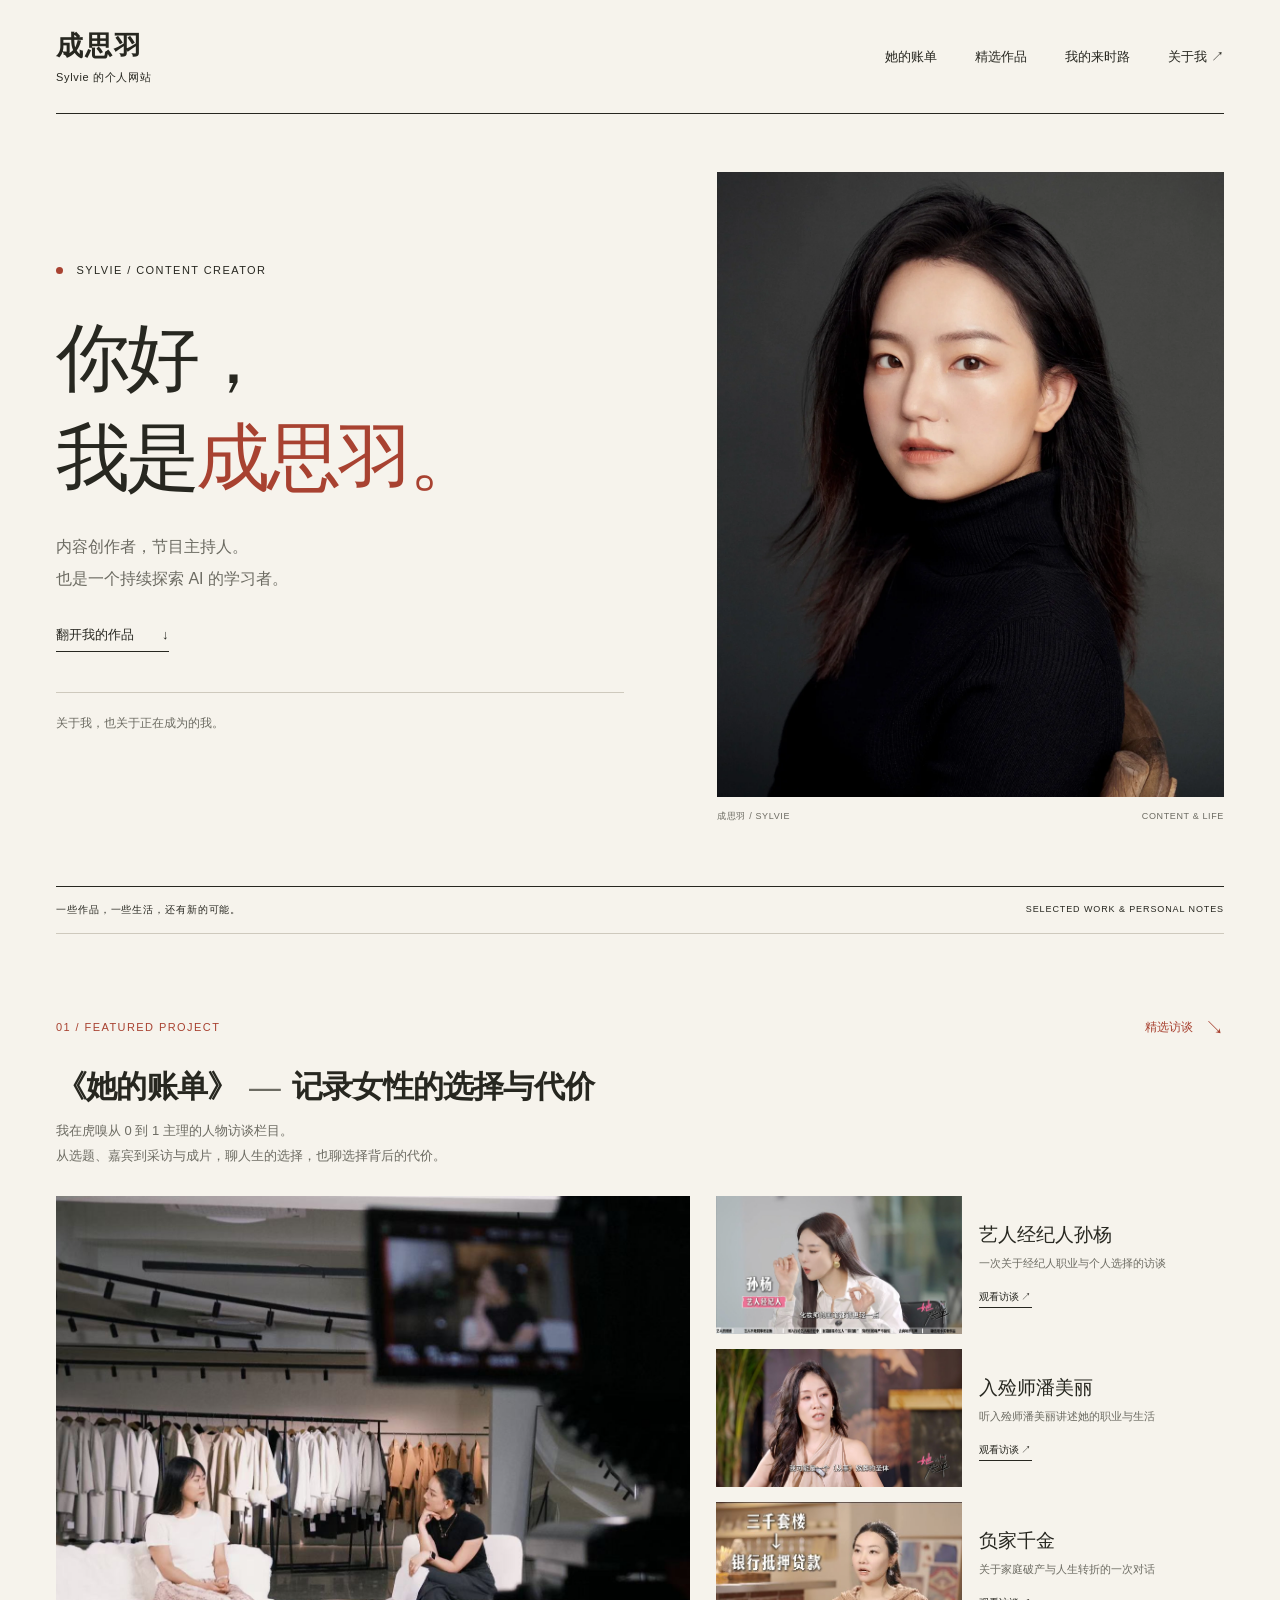
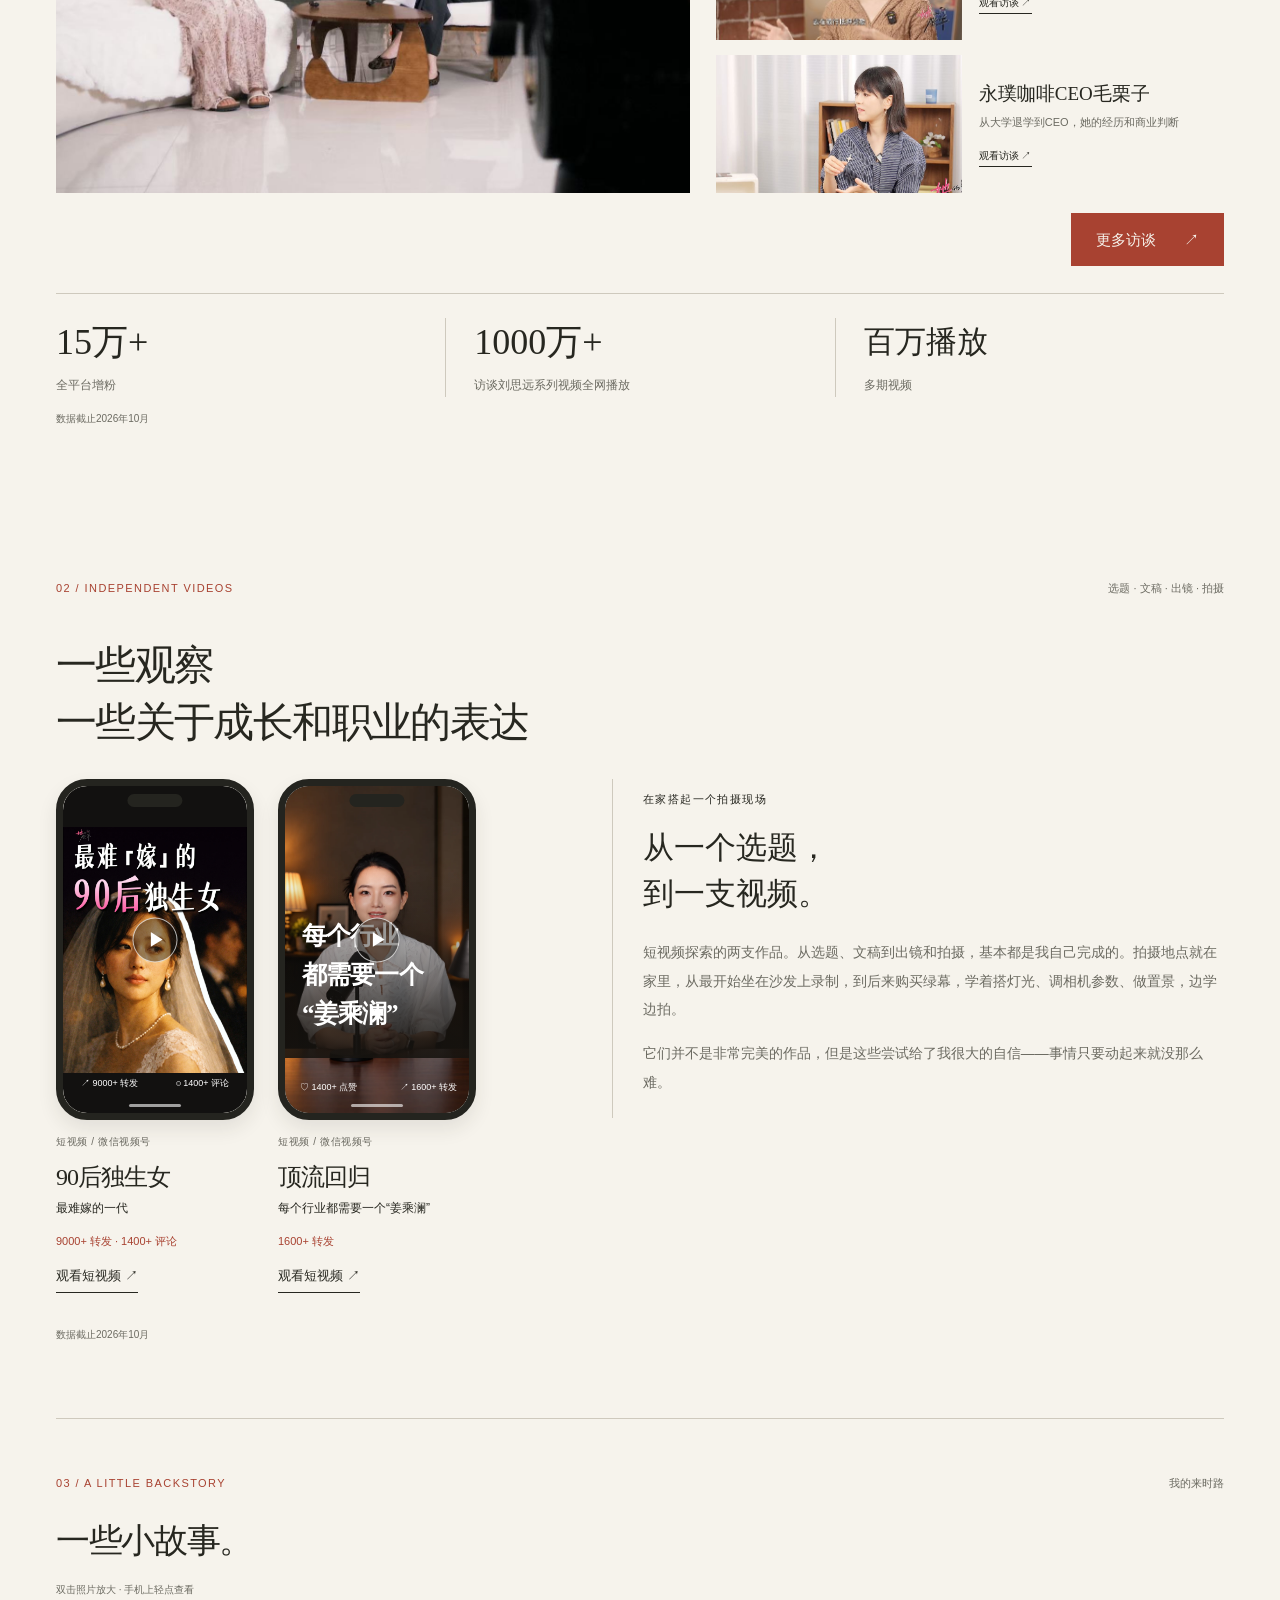
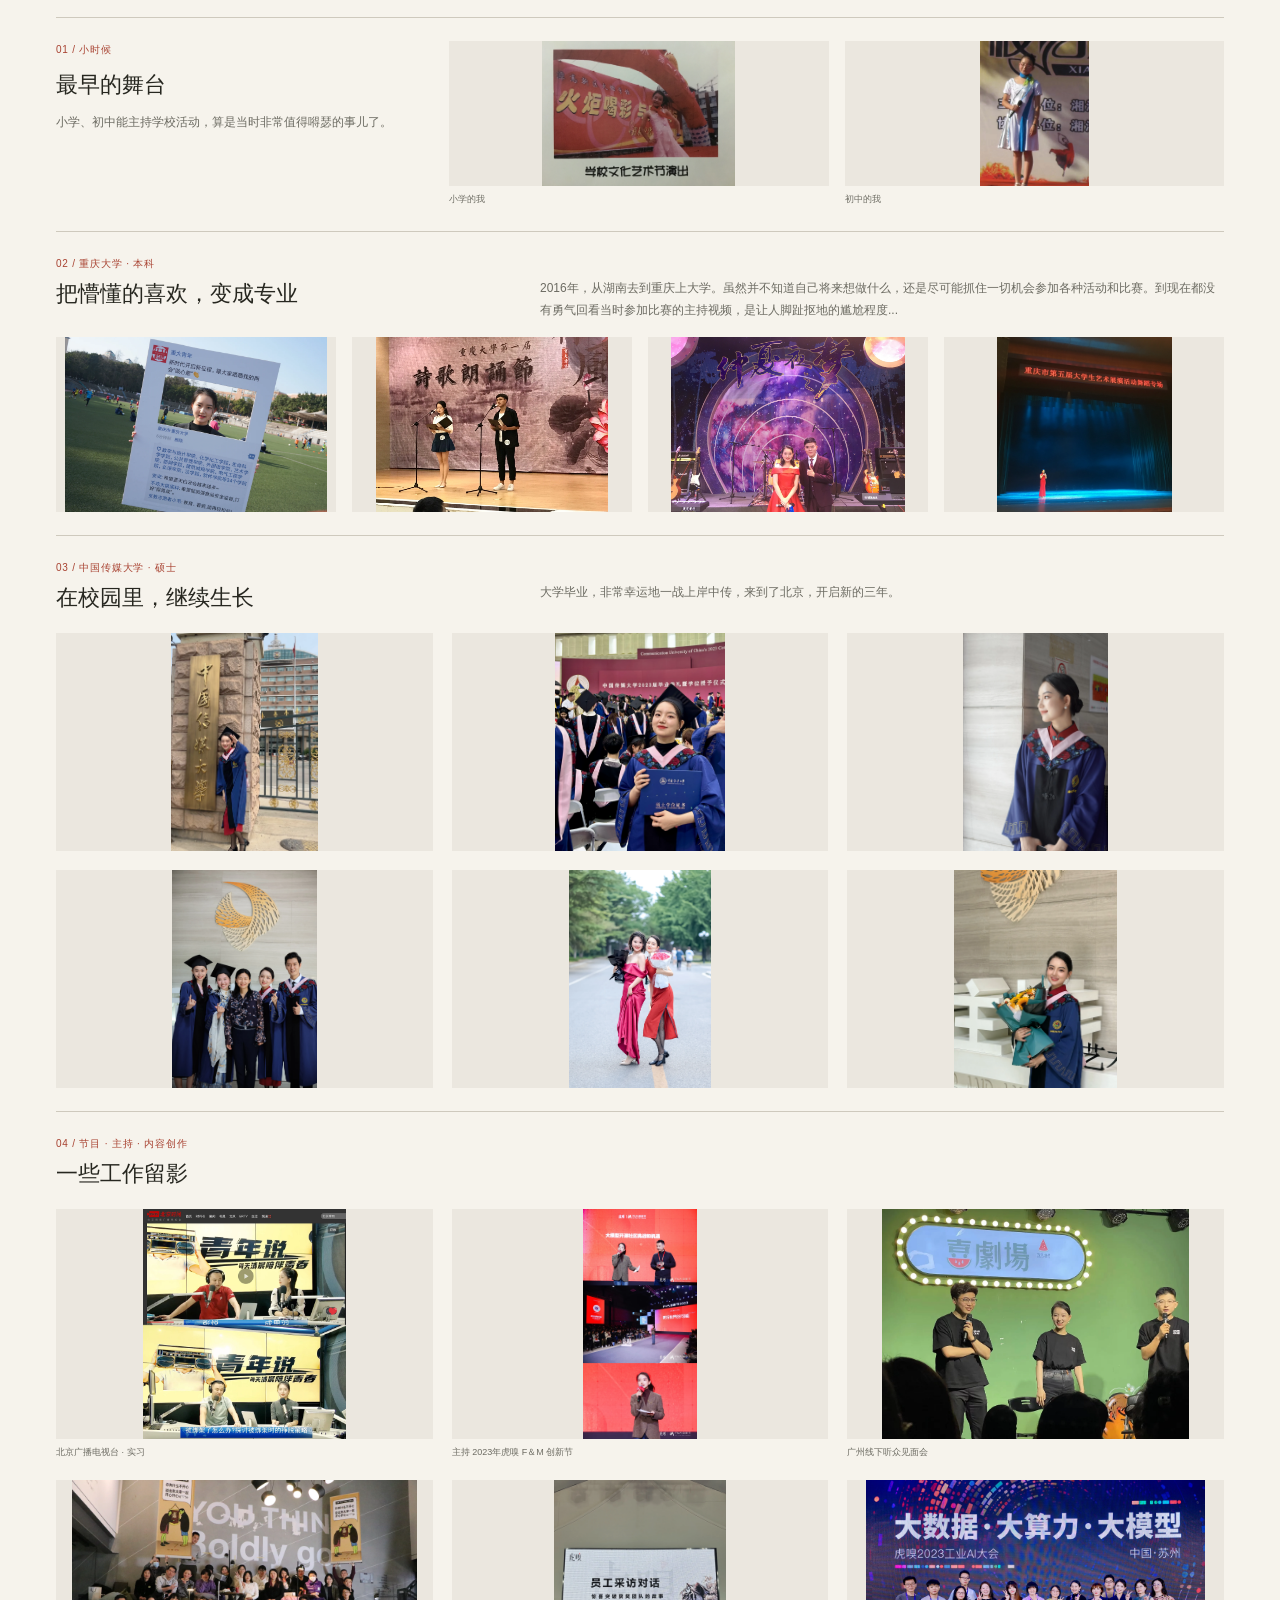
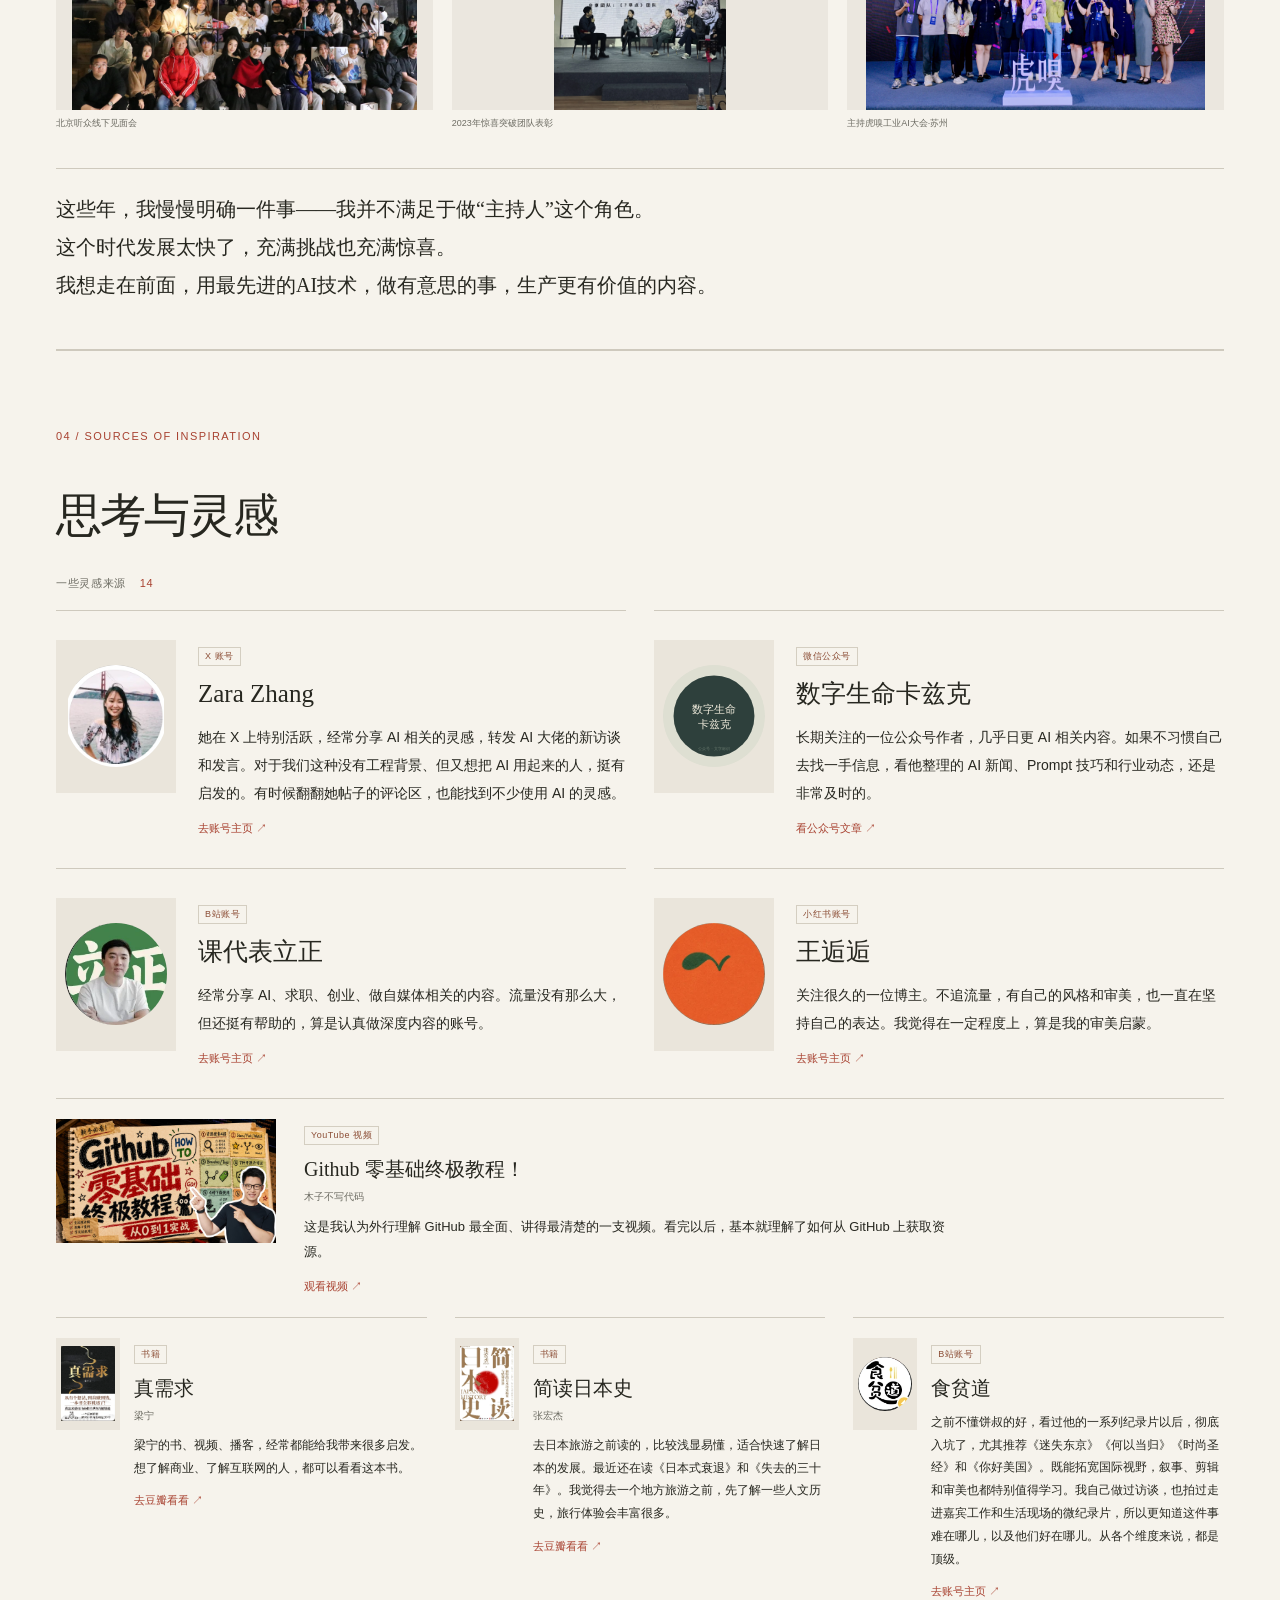
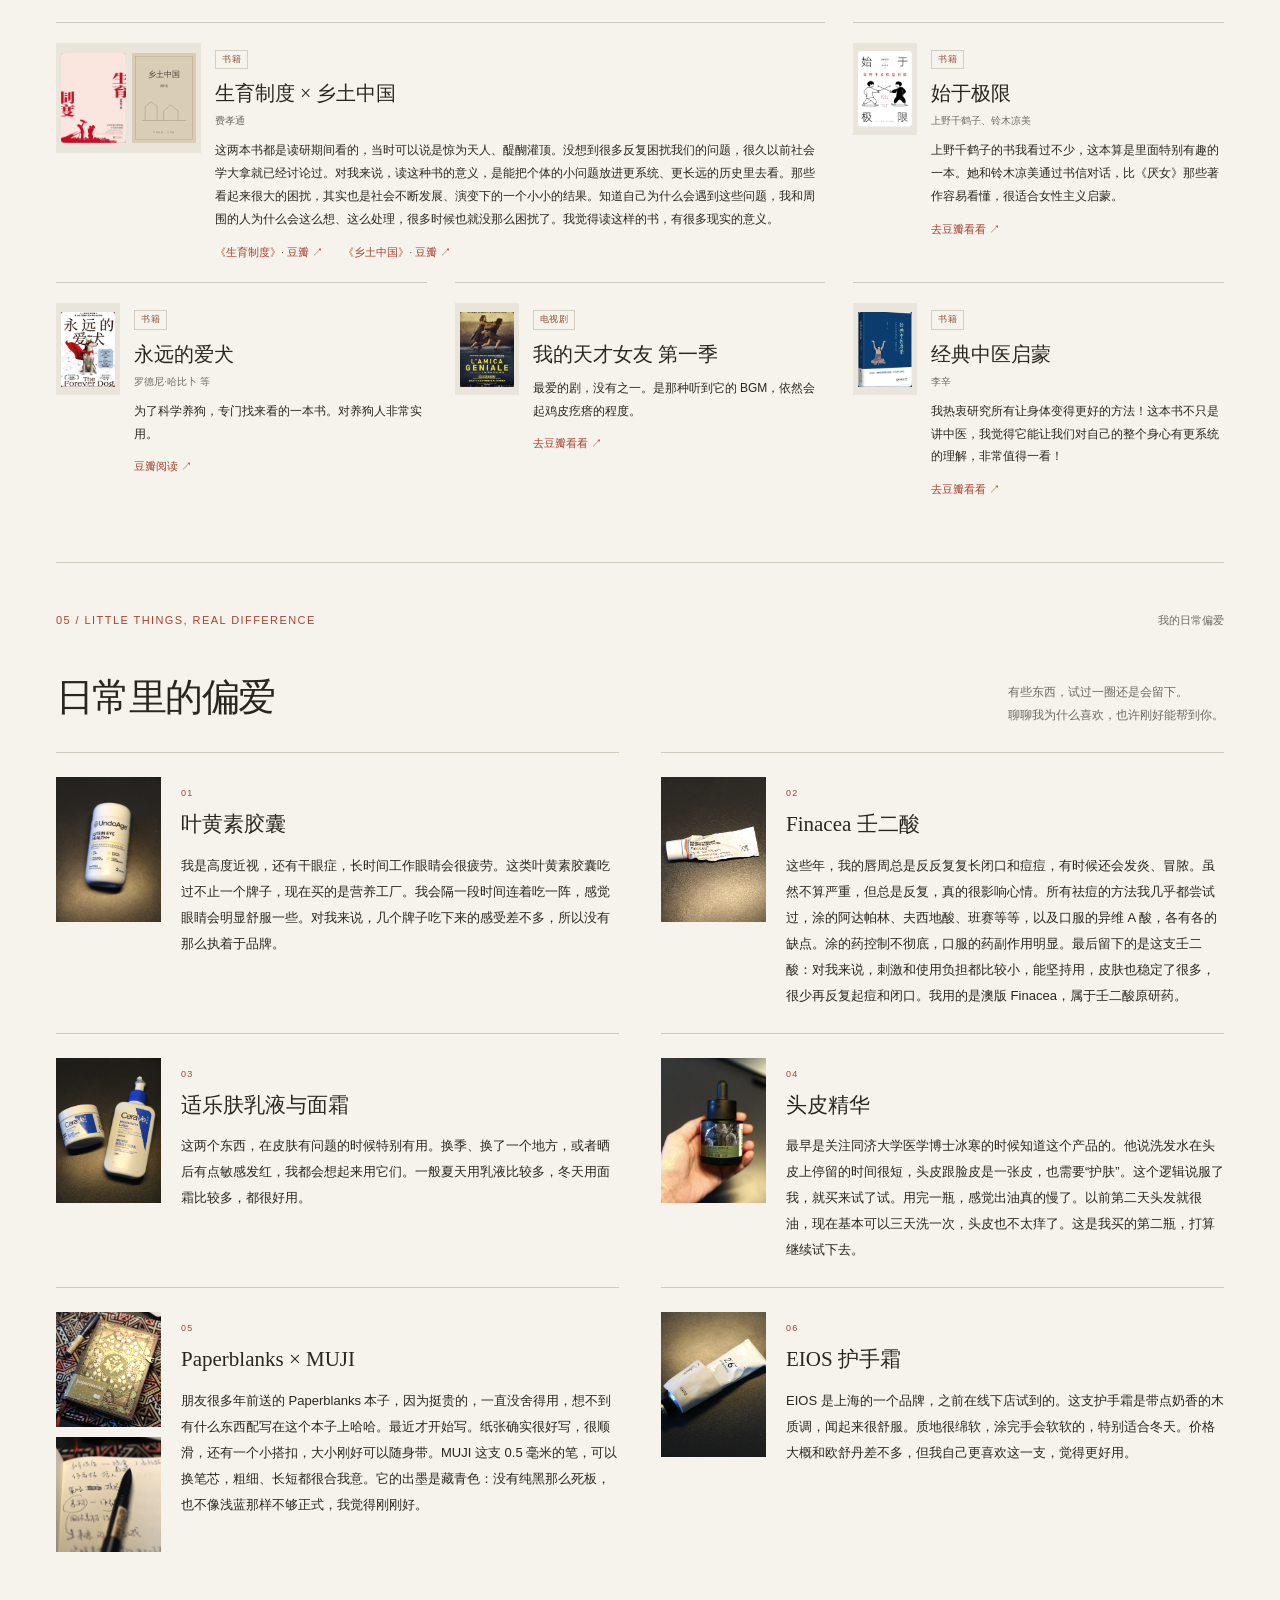
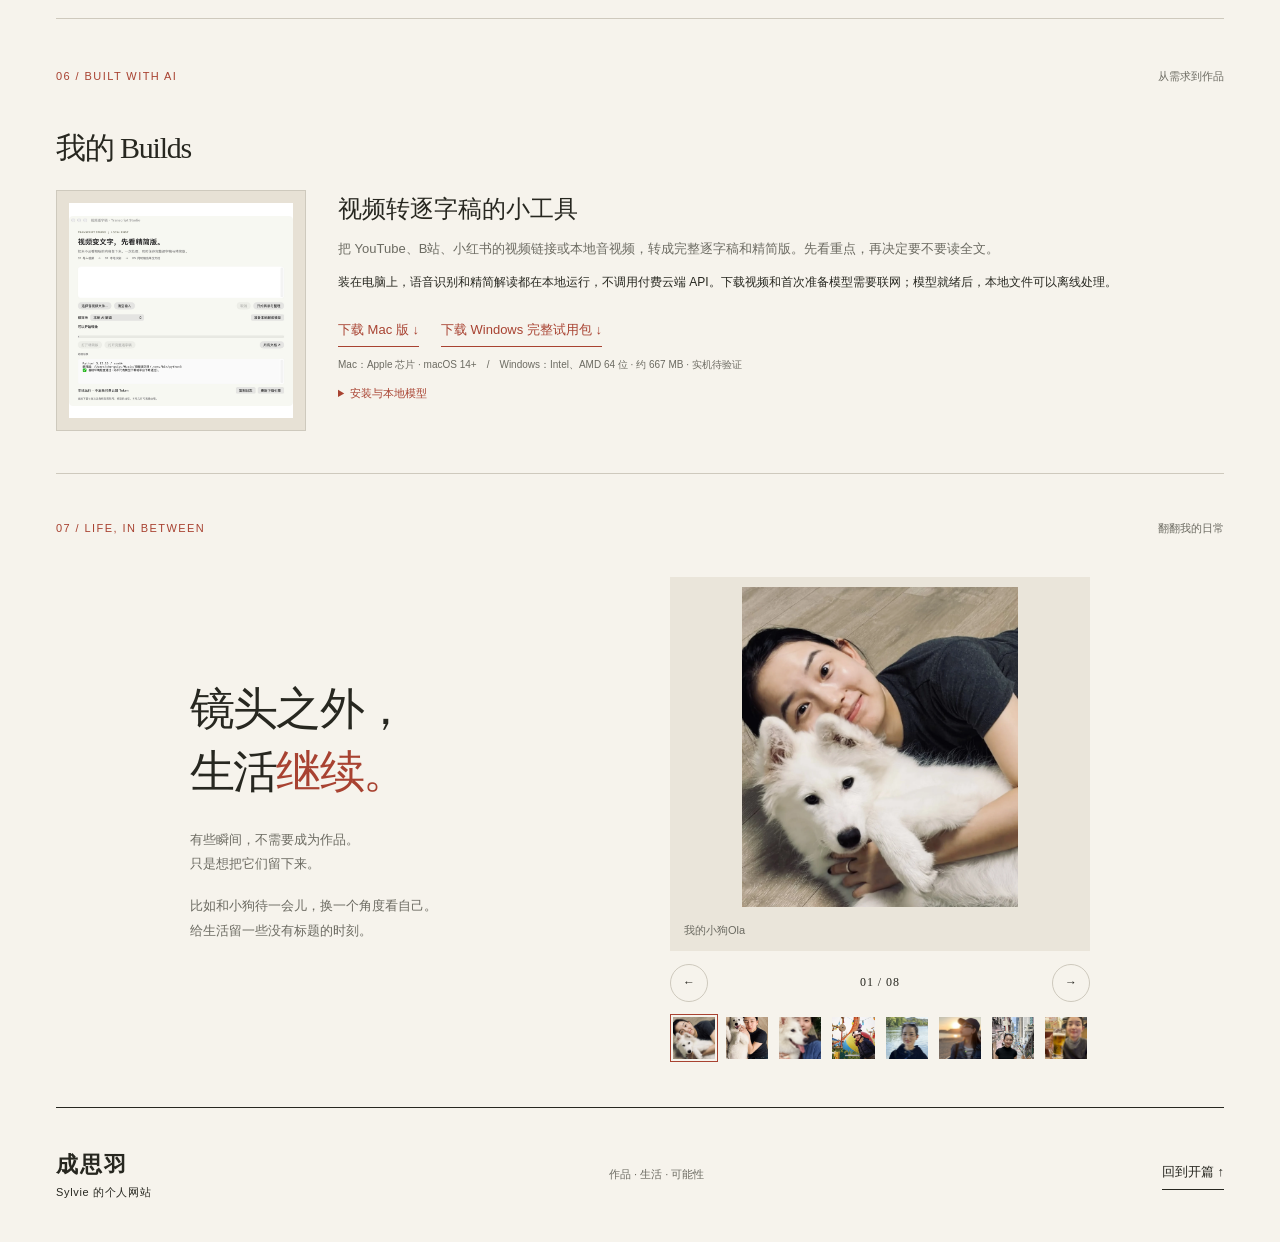
==== commit c85eb3d4: "修复手机数据栏数字换行并更新样式缓存" ====
--- a/index.html
+++ b/index.html
@@ -4,7 +4,7 @@
   <meta charset="utf-8"><meta name="viewport" content="width=device-width,initial-scale=1">
   <meta name="description" content="成思羽 Sylvie 的个人网站。内容创作、人物故事，以及镜头之外的生活。">
   <meta name="theme-color" content="#f6f3ec"><title>成思羽 Sylvie 的个人网站</title>
-  <link rel="icon" href="assets/favicon.svg" type="image/svg+xml"><link rel="stylesheet" href="styles.css">
+  <link rel="icon" href="assets/favicon.svg" type="image/svg+xml"><link rel="stylesheet" href="styles.css?v=d253d537e57d">
   <script src="content.js" defer></script><script src="app.js" defer></script>
 </head>
 <body>
--- a/styles.css
+++ b/styles.css
@@ -141,3 +141,12 @@
 .inspiration-video .inspiration-cover img{width:100%;height:100%;object-fit:contain}
 .inspiration-video .inspiration-note{max-width:650px;font-size:13px}
 @media(max-width:640px){.inspiration-video.inspiration-secondary{grid-template-columns:100px minmax(0,1fr);gap:15px}.inspiration-video.inspiration-secondary .inspiration-cover{width:100px;height:57px}.inspiration-video h3{font-size:20px}}
+
+/* Keep each metric intact in compact phone columns, including iOS font fallbacks. */
+.bill-highlights b{white-space:nowrap}
+@media(max-width:640px){
+  .bill-highlights>div{padding-inline:8px;min-width:0}
+  .bill-highlights b,.bill-highlights>div:last-child b{font-size:clamp(18px,4.8vw,24px);line-height:1.4}
+  .bill-highlights span{font-size:10px;line-height:1.7;overflow-wrap:anywhere}
+}
+@media(max-width:360px){.bill-highlights>div{padding-inline:6px}}
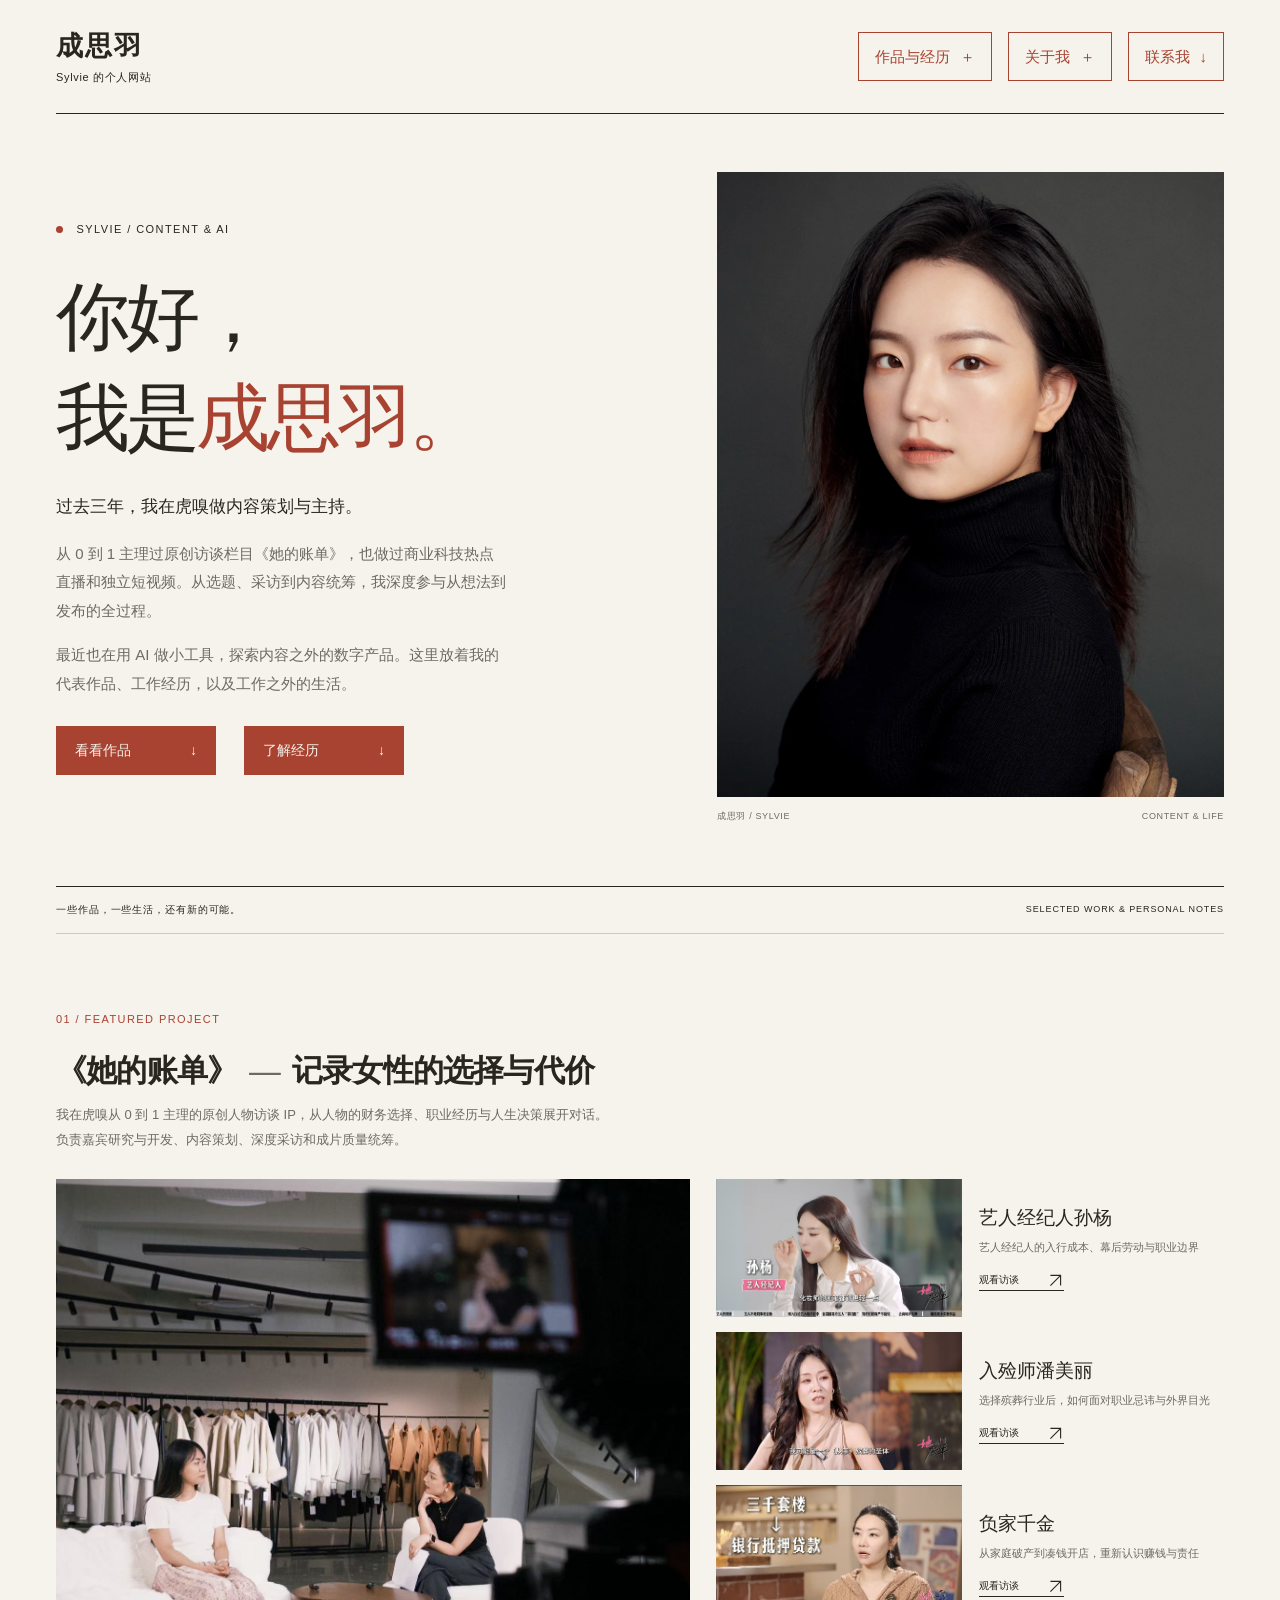
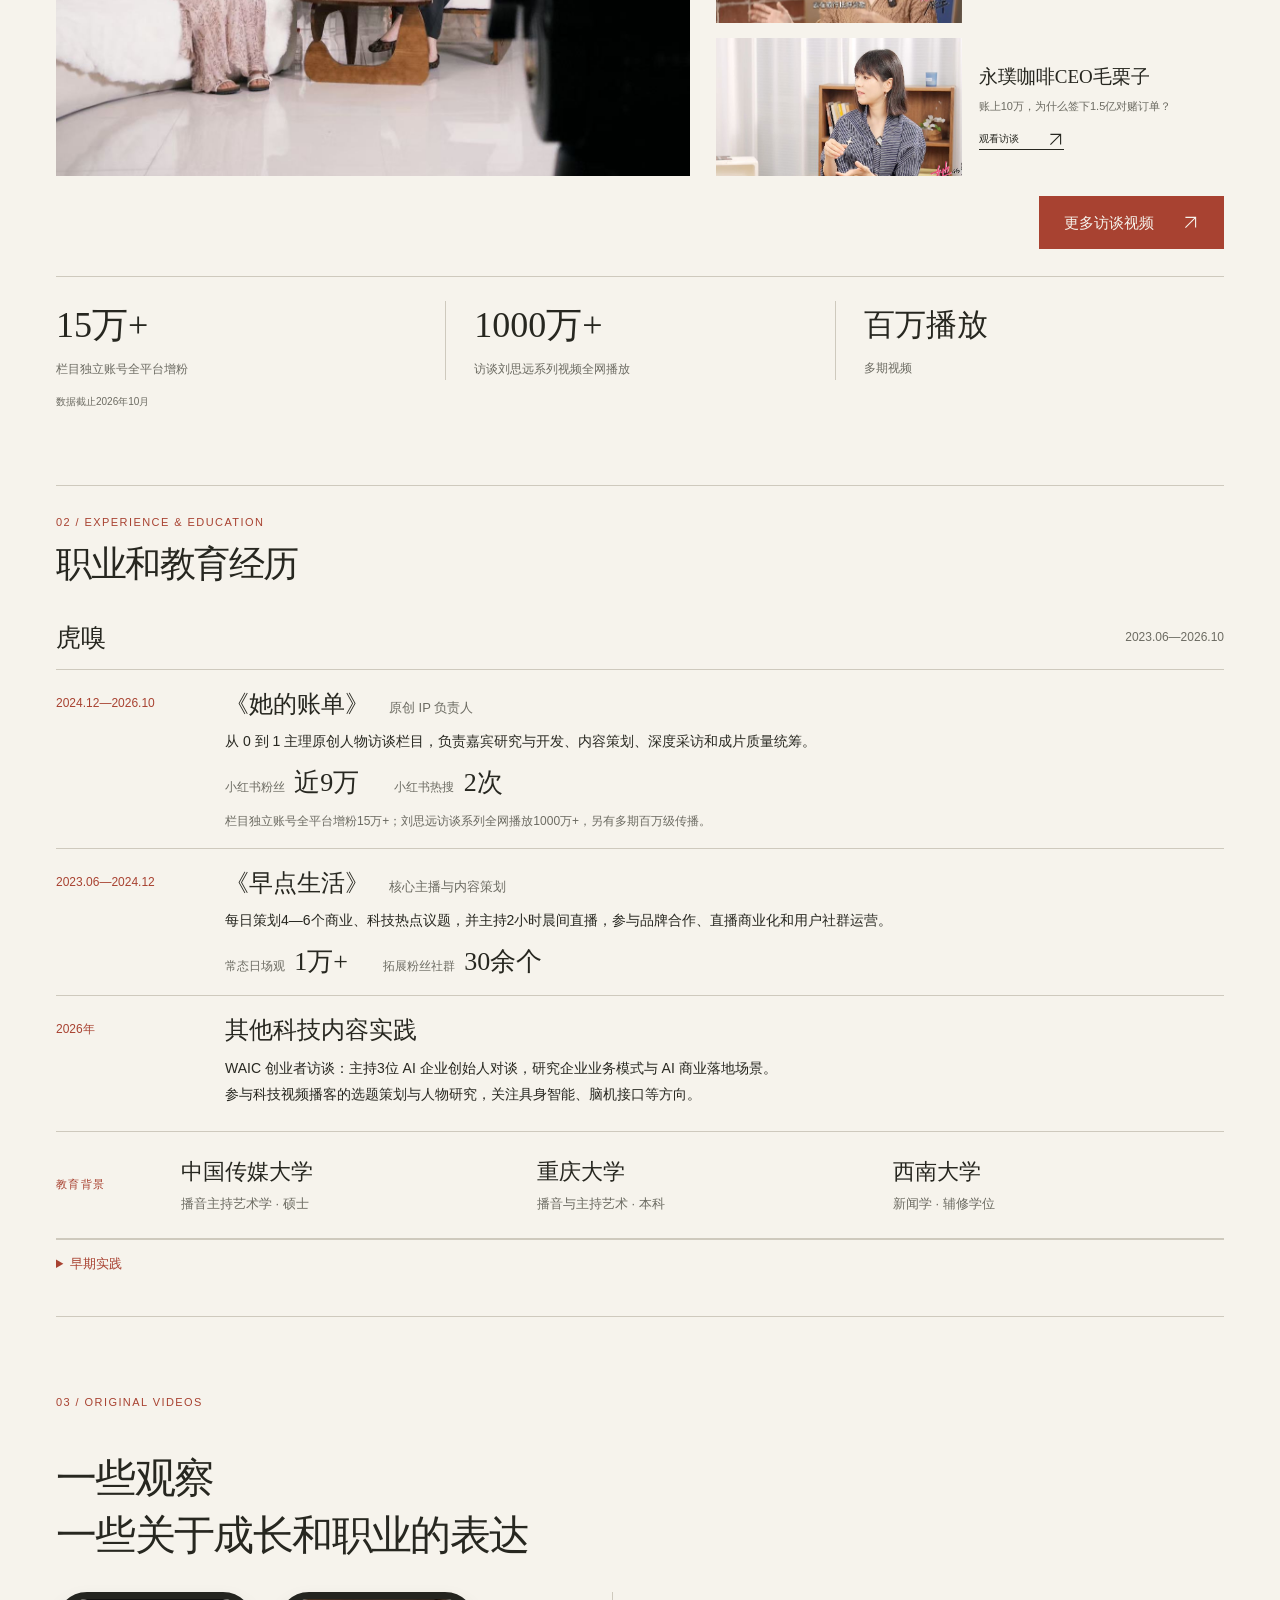
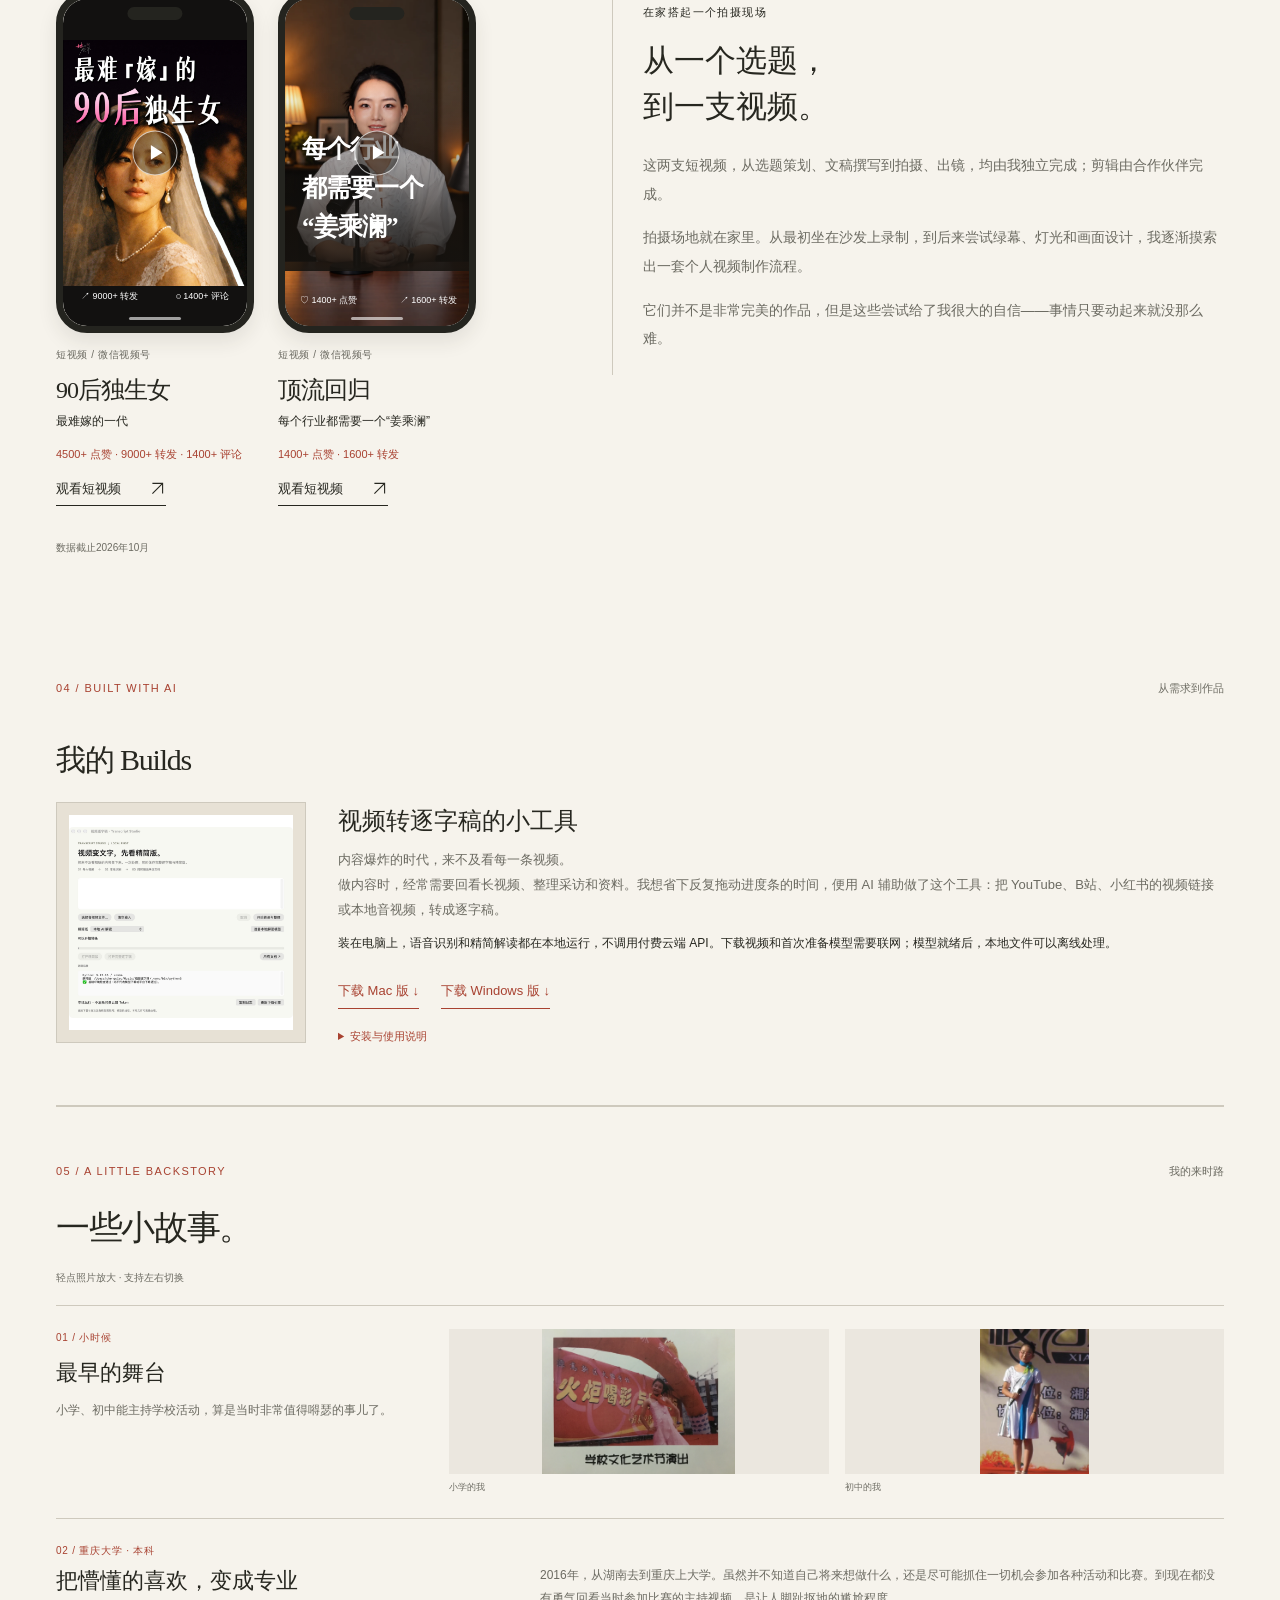
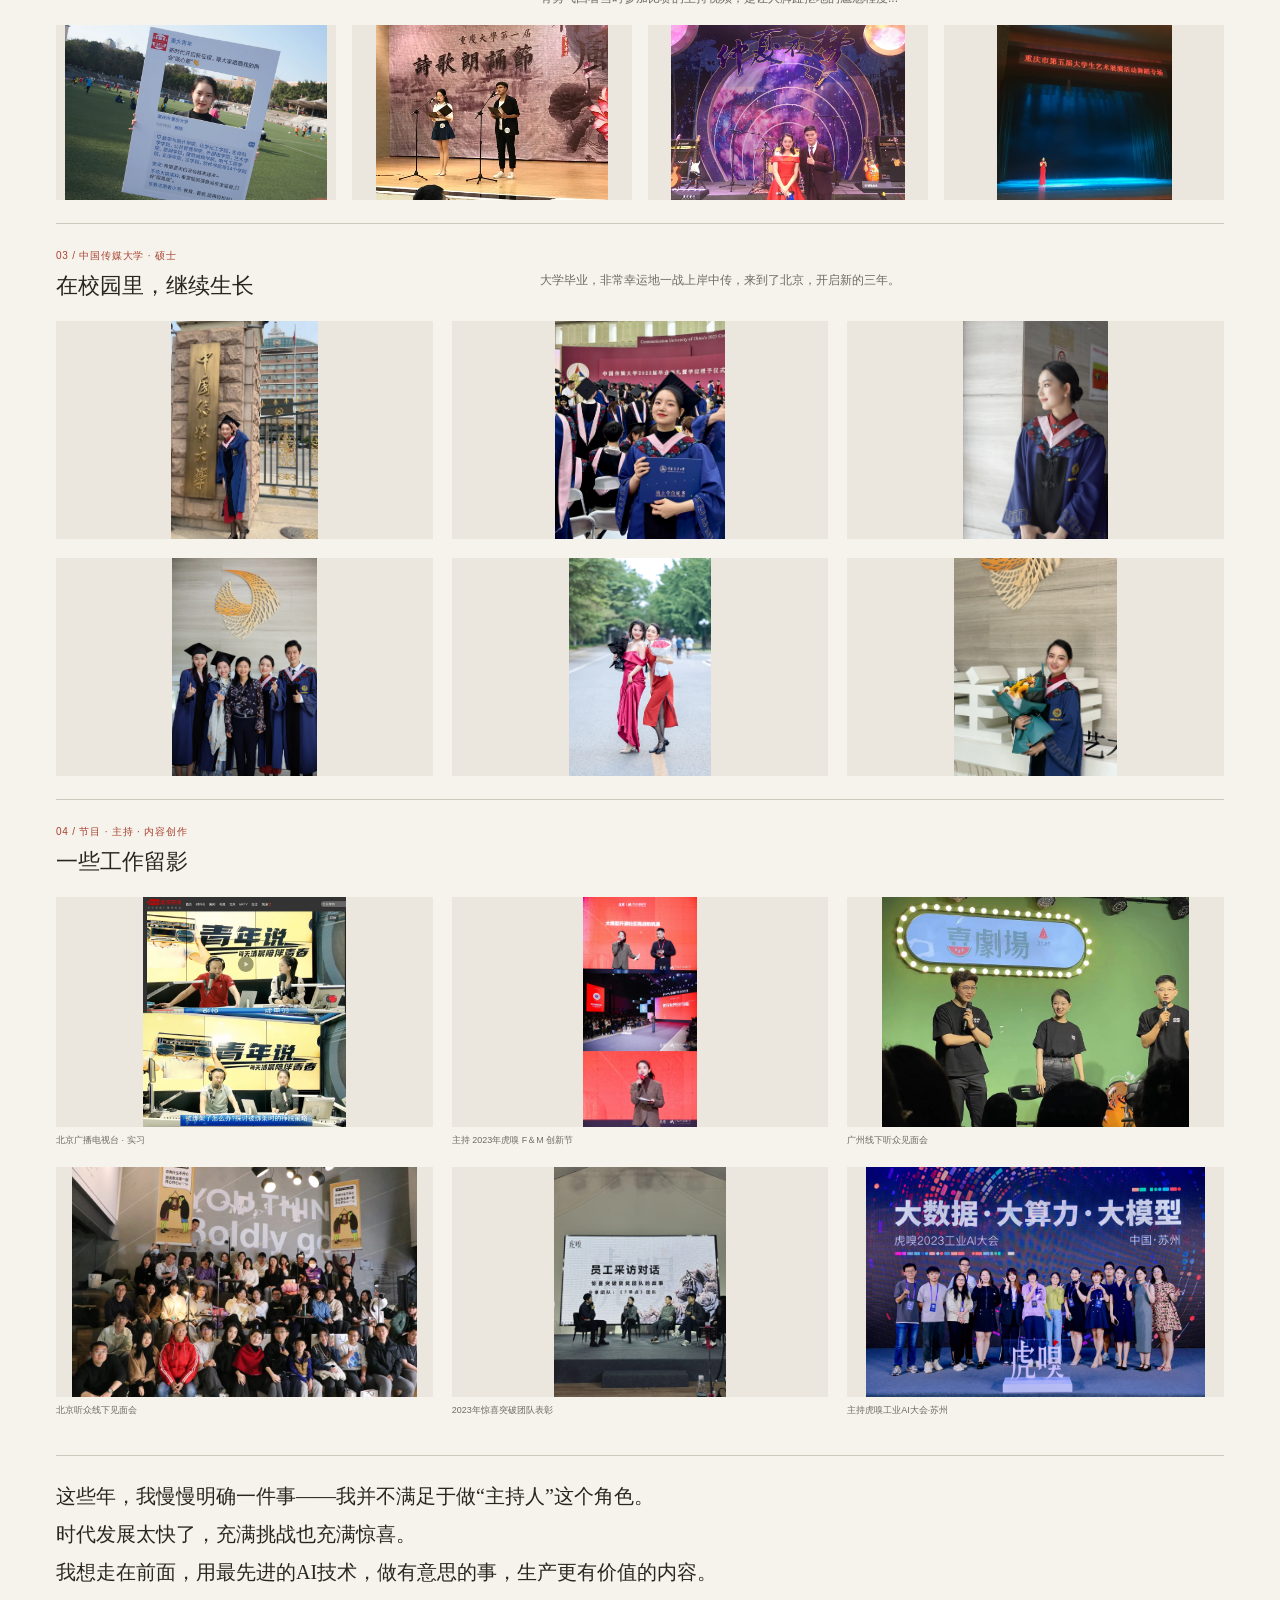
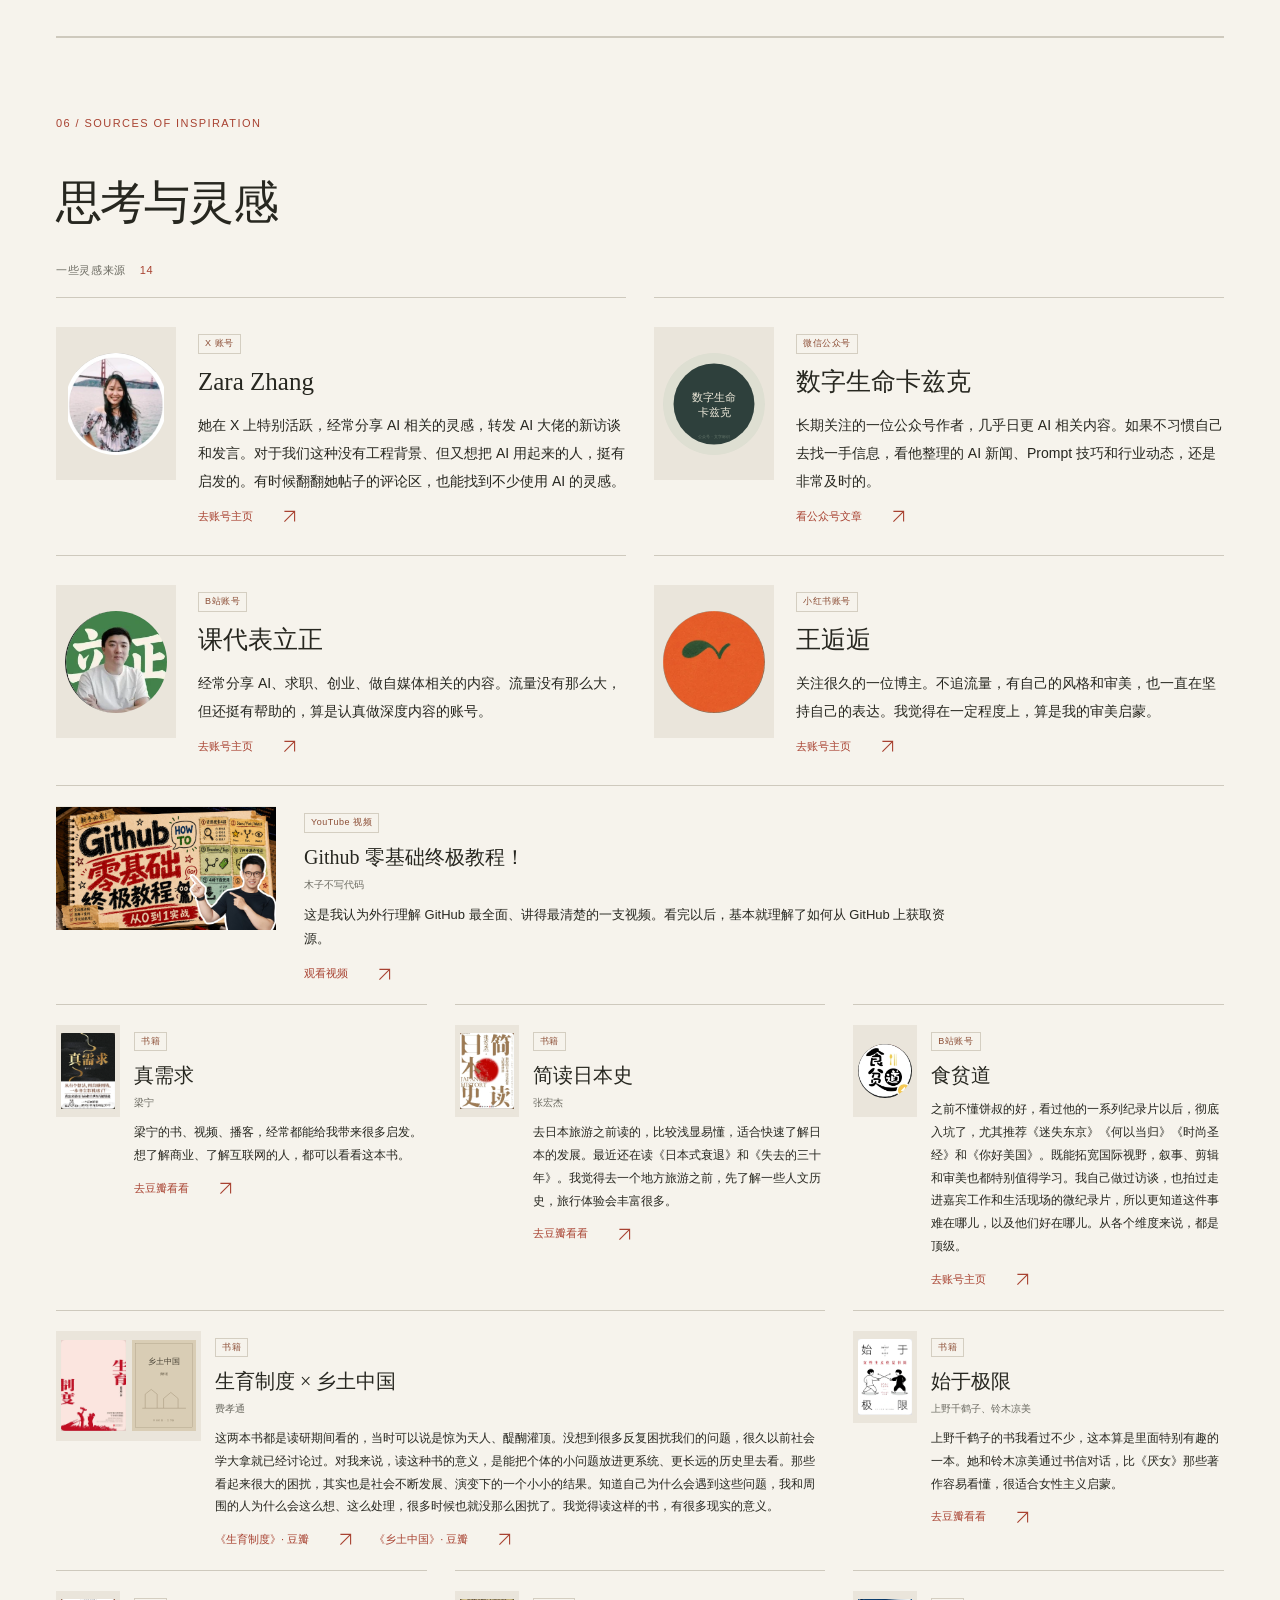
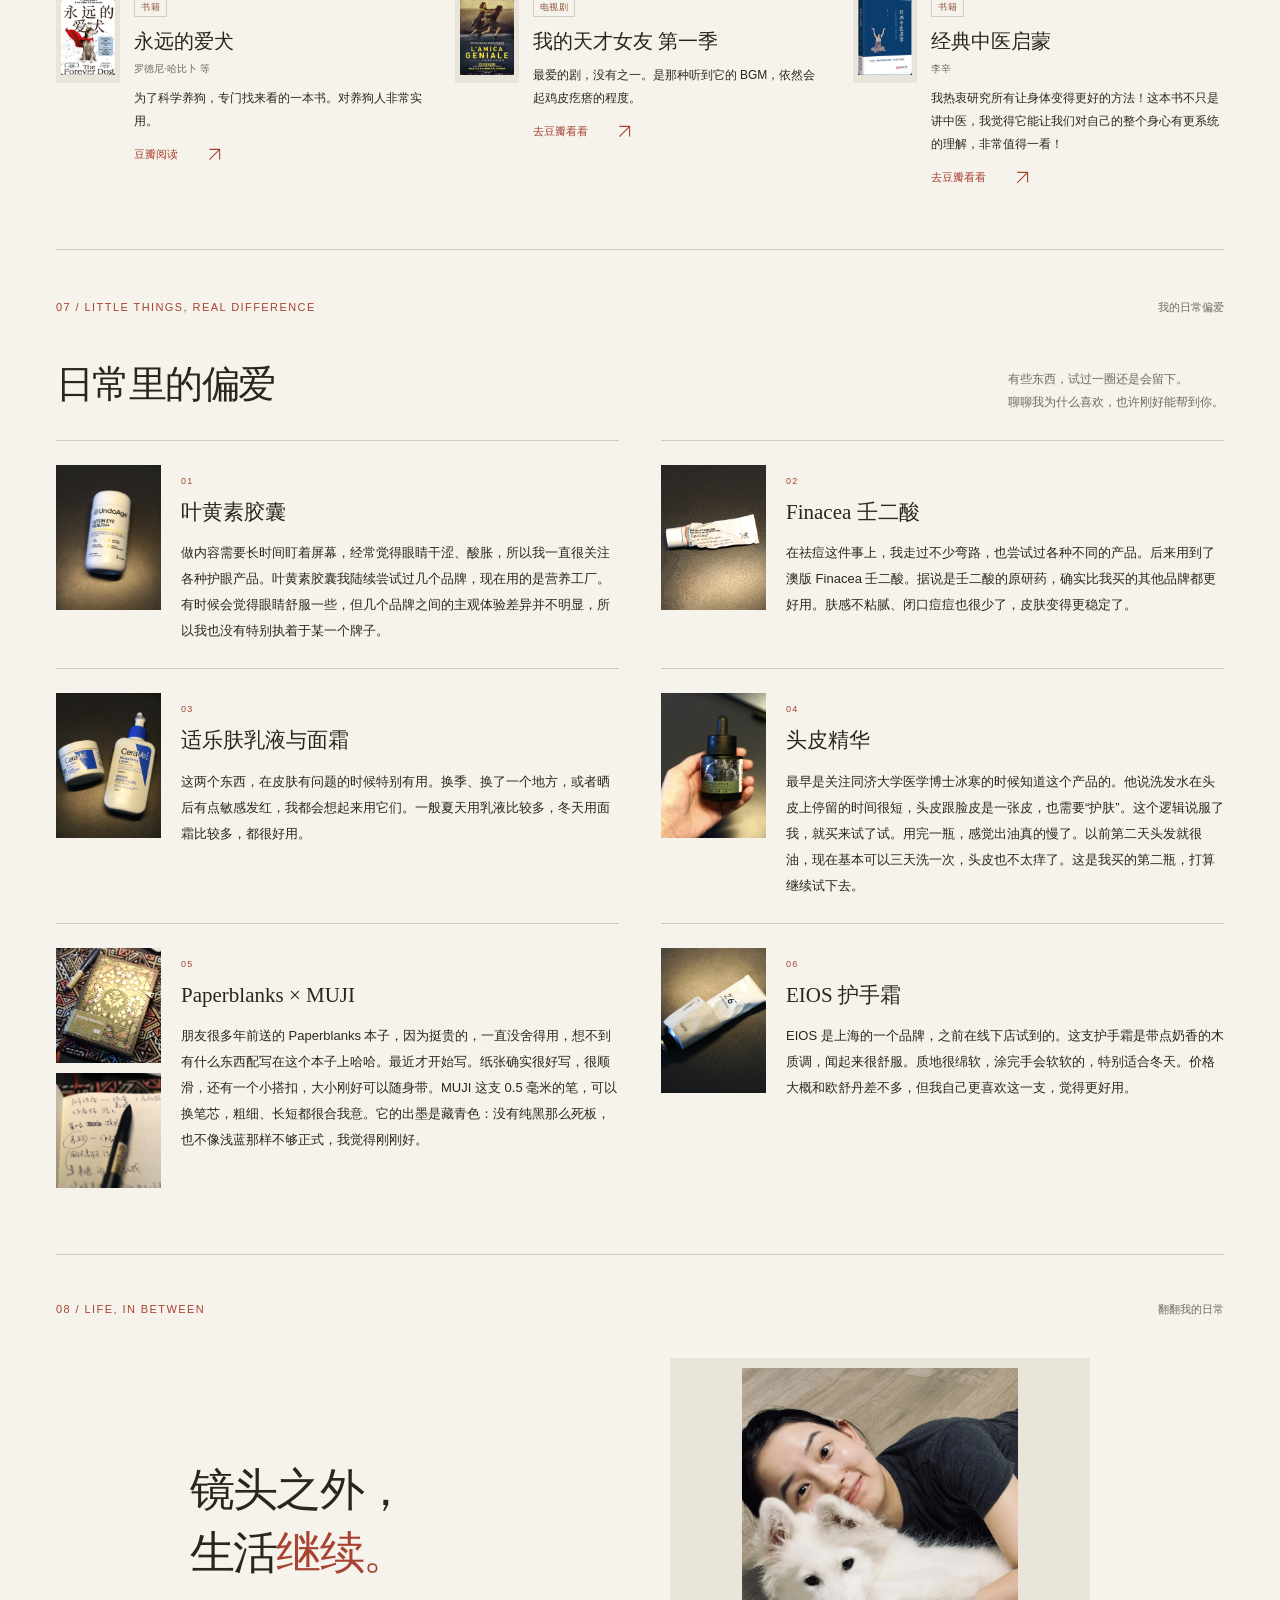
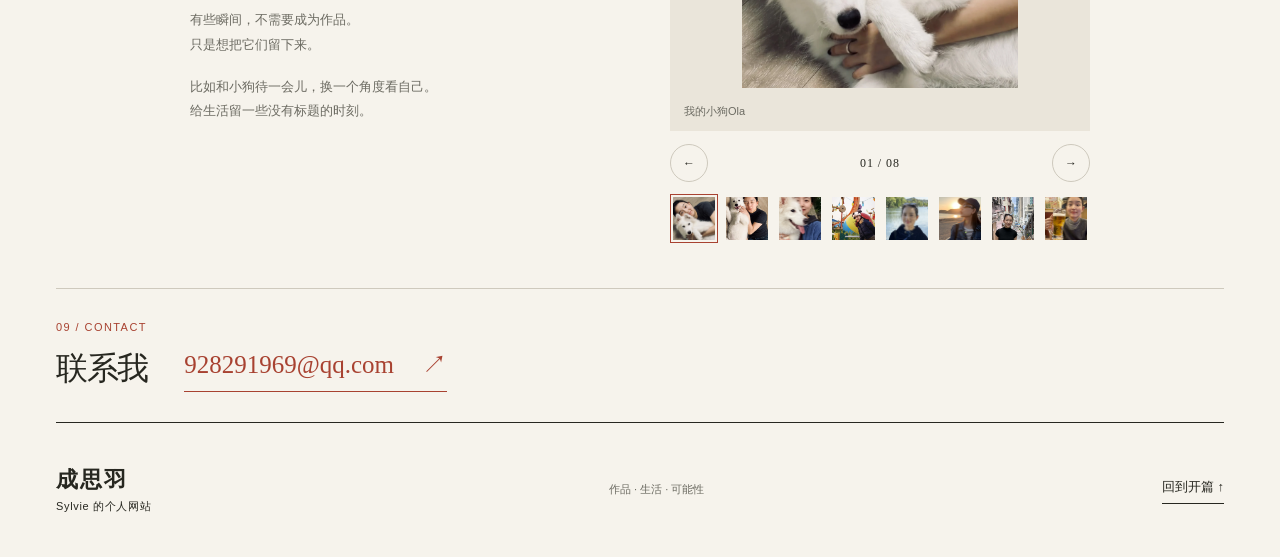
==== commit 25ad1a15: "发布已确认的 V3 个人作品集" ====
--- a/index.html
+++ b/index.html
@@ -2,77 +2,102 @@
 <html lang="zh-CN">
 <head>
   <meta charset="utf-8"><meta name="viewport" content="width=device-width,initial-scale=1">
-  <meta name="description" content="成思羽 Sylvie 的个人网站。内容创作、人物故事，以及镜头之外的生活。">
+  <meta name="description" content="成思羽 Sylvie 的个人网站。商业、AI、内容创作，以及工作与生活中的实践。">
   <meta name="theme-color" content="#f6f3ec"><title>成思羽 Sylvie 的个人网站</title>
-  <link rel="icon" href="assets/favicon.svg" type="image/svg+xml"><link rel="stylesheet" href="styles.css?v=d253d537e57d">
+  <link rel="icon" href="assets/favicon.svg" type="image/svg+xml"><link rel="stylesheet" href="styles.css?v=d253d537e57d"><link rel="stylesheet" href="styles-v2.css?v=76513c8b6586">
   <script src="content.js" defer></script><script src="app.js" defer></script>
+<link rel="canonical" href="https://siyur-create.github.io/">
+  <meta property="og:type" content="website"><meta property="og:locale" content="zh_CN"><meta property="og:site_name" content="成思羽 Sylvie 的个人网站">
+  <meta property="og:title" content="成思羽 Sylvie｜内容策划、访谈与创作"><meta property="og:description" content="商业、AI、内容创作，以及工作与生活中的实践。"><meta property="og:url" content="https://siyur-create.github.io/">
+  <meta property="og:image" content="https://siyur-create.github.io/assets/interview-huang-yuxiang.jpg"><meta property="og:image:width" content="1707"><meta property="og:image:height" content="1280"><meta property="og:image:alt" content="成思羽与嘉宾黄渝湘的真实访谈现场">
+  <meta name="twitter:card" content="summary_large_image">
 </head>
-<body>
+<body class="site-v2">
 <a class="skip" href="#main">跳至正文</a>
 <header class="masthead wrap">
   <a class="brand" href="#" aria-label="成思羽 首页">成思羽<span>Sylvie 的个人网站</span></a>
   <button class="menu-toggle" aria-expanded="false" aria-controls="navigation">目录 <span>＋</span></button>
-  <nav id="navigation" aria-label="主导航"><a href="#bill">她的账单</a><a href="#selected">精选作品</a><a href="#experience">我的来时路</a><a href="#about">关于我 ↗</a></nav>
+  <nav id="navigation" aria-label="主导航">
+    <details class="nav-group"><summary>作品与经历</summary><div class="nav-group-links"><a href="#bill">访谈项目</a><a href="#career">工作与教育经历</a><a href="#shorts">原创短视频</a><a href="#builds">AI 工具</a></div></details>
+    <details class="nav-group"><summary>关于我</summary><div class="nav-group-links"><a href="#experience">我的来时路</a><a href="#shelf">思考与灵感</a><a href="#daily">日常偏爱</a><a href="#about">生活相册</a></div></details><a class="nav-contact" href="#contact">联系我 <span aria-hidden="true">↓</span></a>
+  </nav>
 </header>
 <main id="main">
   <section class="hero wrap" aria-labelledby="hero-title">
-    <div class="hero-copy"><p class="eyebrow"><span class="dot"></span> SYLVIE / CONTENT CREATOR</p>
+    <div class="hero-copy"><p class="eyebrow"><span class="dot"></span> SYLVIE / CONTENT &amp; AI</p>
       <h1 id="hero-title">你好，<br>我是<span class="accent">成思羽。</span></h1>
-      <p class="intro">内容创作者，节目主持人。<br>也是一个持续探索 AI 的学习者。</p>
-      <a class="text-link" href="#selected">翻开我的作品 <span>↓</span></a>
-      <p class="hero-note">关于我，也关于正在成为的我。</p>
+      <p class="intro">过去三年，我在虎嗅做内容策划与主持。</p>
+      <p class="hero-secondary">从 0 到 1 主理过原创访谈栏目《她的账单》，也做过商业科技热点直播和独立短视频。从选题、采访到内容统筹，我深度参与从想法到发布的全过程。</p>
+      <p class="hero-secondary">最近也在用 AI 做小工具，探索内容之外的数字产品。这里放着我的代表作品、工作经历，以及工作之外的生活。</p>
+      <div class="hero-actions"><a class="hero-cta" href="#bill">看看作品 <span aria-hidden="true">↓</span></a><a class="hero-cta" href="#career">了解经历 <span aria-hidden="true">↓</span></a></div>
     </div>
     <figure class="hero-image"><img src="assets/portrait.webp" width="1200" height="1800" alt="成思羽身着黑色高领毛衣的真实肖像" fetchpriority="high"><figcaption><span>成思羽 / SYLVIE</span><span>CONTENT & LIFE</span></figcaption></figure>
   </section>
   <div class="running-line wrap"><span>一些作品，一些生活，还有新的可能。</span><span>SELECTED WORK & PERSONAL NOTES</span></div>
 
-  <section class="section featured-project wrap" id="bill" aria-labelledby="bill-title">
-    <div class="section-heading"><p class="eyebrow">01 / FEATURED PROJECT</p><a class="project-jump" href="#selected">精选访谈 <span aria-hidden="true">↘</span></a></div>
-    <div class="project-intro"><h2 id="bill-title">《她的账单》<span class="project-dash"> — </span><span class="project-theme">记录女性的选择与代价</span></h2><p>我在虎嗅从 0 到 1 主理的人物访谈栏目。<br>从选题、嘉宾到采访与成片，聊人生的选择，也聊选择背后的代价。</p></div>
+<section class="section featured-project wrap" id="bill" aria-labelledby="bill-title">
+    <div class="section-heading"><p class="eyebrow">01 / FEATURED PROJECT</p></div>
+    <div class="project-intro"><h2 id="bill-title">《她的账单》<span class="project-dash"> — </span><span class="project-theme">记录女性的选择与代价</span></h2><p>我在虎嗅从 0 到 1 主理的原创人物访谈 IP，从人物的财务选择、职业经历与人生决策展开对话。<br>负责嘉宾研究与开发、内容策划、深度采访和成片质量统筹。</p></div>
     <div class="project-spread"><figure class="project-photo"><img src="assets/interview-huang-yuxiang.jpg" width="1707" height="1280" alt="思羽与黄渝湘的访谈现场，身后是挂满大衣的衣架" loading="lazy"></figure><div class="interview-list" id="selected" role="region" aria-label="精选人物访谈"><div id="interview-list"></div></div></div>
-    <div class="interview-archive-entry"><a class="text-link" href="interviews.html">更多访谈 <span aria-hidden="true">↗</span></a></div>
-    <div class="bill-highlights"><div><b>15万+</b><span>全平台增粉</span></div><div><b>1000万+</b><span>访谈刘思远系列视频全网播放</span></div><div><b>百万播放</b><span>多期视频</span></div></div>
+    <div class="interview-archive-entry"><a class="text-link" href="interviews.html">更多访谈视频 <svg viewBox="0 0 20 20" aria-hidden="true"><path d="M4 16 16 4M4 4h12v12" fill="none" stroke="currentColor" stroke-width="1.3"/></svg></a></div>
+    <div class="bill-highlights"><div><b>15万+</b><span>栏目独立账号全平台增粉</span></div><div><b>1000万+</b><span>访谈刘思远系列视频全网播放</span></div><div><b>百万播放</b><span>多期视频</span></div></div>
     <p class="data-note">数据截止2026年10月</p>
   </section>
 
+  <section class="section wrap career-section" id="career" aria-labelledby="career-title">
+    <div class="career-heading"><div><p class="eyebrow">02 / EXPERIENCE &amp; EDUCATION</p><h2 id="career-title">职业和教育经历</h2></div></div>
+
+    <div class="career-employer"><h3>虎嗅</h3><span>2023.06—2026.10</span></div>
+    <article class="career-row"><p class="career-date">2024.12—2026.10</p><div class="career-content"><h3>《她的账单》<span>原创 IP 负责人</span></h3><p>从 0 到 1 主理原创人物访谈栏目，负责嘉宾研究与开发、内容策划、深度采访和成片质量统筹。</p><div class="career-results"><span>小红书粉丝 <b>近9万</b></span><span>小红书热搜 <b>2次</b></span></div><p class="career-context">栏目独立账号全平台增粉15万+；刘思远访谈系列全网播放1000万+，另有多期百万级传播。</p></div></article>
+    <article class="career-row"><p class="career-date">2023.06—2024.12</p><div class="career-content"><h3>《早点生活》<span>核心主播与内容策划</span></h3><p>每日策划4—6个商业、科技热点议题，并主持2小时晨间直播，参与品牌合作、直播商业化和用户社群运营。</p><div class="career-results"><span>常态日场观 <b>1万+</b></span><span>拓展粉丝社群 <b>30余个</b></span></div></div></article>
+    <article class="career-row"><p class="career-date">2026年</p><div class="career-content"><h3>其他科技内容实践</h3><p>WAIC 创业者访谈：主持3位 AI 企业创始人对谈，研究企业业务模式与 AI 商业落地场景。<br>参与科技视频播客的选题策划与人物研究，关注具身智能、脑机接口等方向。</p></div></article>
+    <aside class="education-summary" aria-label="教育背景">
+    <p class="eyebrow">教育背景</p>
+    <div class="education-highlights"><p><strong>中国传媒大学</strong><span>播音主持艺术学 · 硕士</span></p><p><strong>重庆大学</strong><span>播音与主持艺术 · 本科</span></p><p><strong>西南大学</strong><span>新闻学 · 辅修学位</span></p></div>
+  </aside>
+    <details class="education"><summary>早期实践</summary><p>虎嗅品牌部实习：2022.05—2022.10。<br>北京广播电视台实习主持人／编辑：2021.09—2021.12。</p></details>
+  </section>
+
   <section class="section wrap" id="shorts" aria-labelledby="shorts-title">
-    <div class="section-heading"><p class="eyebrow">02 / INDEPENDENT VIDEOS</p><span>选题 · 文稿 · 出镜 · 拍摄</span></div>
+    <div class="section-heading"><p class="eyebrow">03 / ORIGINAL VIDEOS</p></div>
     <h2 id="shorts-title">一些观察<br>一些关于成长和职业的表达</h2>
-    <div class="shorts-layout"><div class="short-grid" id="short-list"></div><aside class="shorts-making" aria-label="短视频制作背景"><p class="eyebrow">在家搭起一个拍摄现场</p><h3>从一个选题，<br>到一支视频。</h3><p>短视频探索的两支作品。从选题、文稿到出镜和拍摄，基本都是我自己完成的。拍摄地点就在家里，从最开始坐在沙发上录制，到后来购买绿幕，学着搭灯光、调相机参数、做置景，边学边拍。</p><p>它们并不是非常完美的作品，但是这些尝试给了我很大的自信——事情只要动起来就没那么难。</p></aside></div>
+    <div class="shorts-layout"><div class="short-grid" id="short-list"></div><aside class="shorts-making" aria-label="短视频制作背景"><p class="eyebrow">在家搭起一个拍摄现场</p><h3>从一个选题，<br>到一支视频。</h3><p>这两支短视频，从选题策划、文稿撰写到拍摄、出镜，均由我独立完成；剪辑由合作伙伴完成。</p><p>拍摄场地就在家里。从最初坐在沙发上录制，到后来尝试绿幕、灯光和画面设计，我逐渐摸索出一套个人视频制作流程。</p><p>它们并不是非常完美的作品，但是这些尝试给了我很大的自信——事情只要动起来就没那么难。</p></aside></div>
     <p class="data-note">数据截止2026年10月</p>
   </section>
 
+  <section class="section wrap builds-section" id="builds" aria-labelledby="builds-title">
+    <div class="section-heading"><p class="eyebrow">04 / BUILT WITH AI</p><span>从需求到作品</span></div>
+    <h2 id="builds-title">我的 Builds</h2>
+    <article class="build-card"><div class="build-visual"><img src="assets/transcribe-app-v14.png" alt="视频逐字稿新版 Mac 界面，支持完整逐字稿与精简版同步输出" loading="lazy"></div><div class="build-copy"><h3>视频转逐字稿的小工具</h3><p>内容爆炸的时代，来不及看每一条视频。<br>做内容时，经常需要回看长视频、整理采访和资料。我想省下反复拖动进度条的时间，便用 AI 辅助做了这个工具：把 YouTube、B站、小红书的视频链接或本地音视频，转成逐字稿。</p><p class="build-local">装在电脑上，语音识别和精简解读都在本地运行，不调用付费云端 API。下载视频和首次准备模型需要联网；模型就绪后，本地文件可以离线处理。</p><div class="build-downloads"><a class="text-link build-download" href="https://github.com/Siyur-create/Siyur-create.github.io/releases/download/transcript-downloads/video-transcript-mac-v1.1.0.zip" download>下载 Mac 版 ↓</a><a class="text-link build-download" href="https://github.com/Siyur-create/Siyur-create.github.io/releases/download/transcript-downloads/video-transcript-windows-v1.1.1-full-preview.zip" download>下载 Windows 版 ↓</a></div><details class="build-details"><summary>安装与使用说明</summary><p>Mac 适用于 Apple 芯片、macOS 14 及以上系统，首次安装需联网，解压后双击「安装到这台Mac」。Windows 适用于 Intel、AMD 64 位电脑，安装包已包含 Python、依赖和语音模型：完整解压后双击 install-and-run，基础安装和本地转录无需再下载组件。AI 精简解读首次需另外安装本地运行器并准备约 2.5 GB 模型；也可以直接用无需大模型的「要点摘读」。平台视频下载需联网，也取决于平台权限及你自己的登录状态。</p></details></div></article>
+  </section>
+
   <section class="section wrap journey-section" id="experience" aria-labelledby="experience-title">
-    <div class="section-heading"><p class="eyebrow">03 / A LITTLE BACKSTORY</p><span>我的来时路</span></div>
+    <div class="section-heading"><p class="eyebrow">05 / A LITTLE BACKSTORY</p><span>我的来时路</span></div>
     <div class="journey-heading"><h2 id="experience-title">一些小故事。</h2></div>
-    <p class="journey-view-hint">双击照片放大 · 手机上轻点查看</p><div class="journey-chapters"><article class="journey-chapter journey-child"><div class="journey-copy"><p class="journey-era">01 / 小时候</p><h3>最早的舞台</h3><p>小学、初中能主持学校活动，算是当时非常值得嘚瑟的事儿了。</p></div><div class="journey-photos"><figure class=""><img src="assets/story-child-festival.webp" alt="小时候在学校文化艺术节的演出照" loading="lazy"><figcaption>小学的我</figcaption></figure><figure class=""><img src="assets/story-child-microphone.webp" alt="年少时手持话筒站在舞台上的照片" loading="lazy"><figcaption>初中的我</figcaption></figure></div></article><article class="journey-chapter journey-cqu"><div class="journey-copy"><p class="journey-era">02 / 重庆大学 · 本科</p><h3>把懵懂的喜欢，变成专业</h3><p>2016年，从湖南去到重庆上大学。虽然并不知道自己将来想做什么，还是尽可能抓住一切机会参加各种活动和比赛。到现在都没有勇气回看当时参加比赛的主持视频，是让人脚趾抠地的尴尬程度...</p></div><div class="journey-photos"><figure class=""><img src="assets/story-campus-cqu.webp" alt="思羽在重庆大学操场手持重大青年相框" loading="lazy"><figcaption>重庆大学 · 校园时光</figcaption></figure><figure><img src="assets/story-cqu-1435.webp" alt="重庆大学诗歌朗诵节的参赛现场" loading="lazy"></figure><figure><img src="assets/story-cqu-1465.webp" alt="大学时期在仲夏夜之梦舞台前手持话筒的合影" loading="lazy"></figure><figure><img src="assets/story-cqu-2125.webp" alt="重庆市大学生艺术展演舞蹈专场的主持现场" loading="lazy"></figure></div></article><article class="journey-chapter journey-cuc"><div class="journey-copy"><p class="journey-era">03 / 中国传媒大学 · 硕士</p><h3>在校园里，继续生长</h3><p>大学毕业，非常幸运地一战上岸中传，来到了北京，开启新的三年。</p></div><div class="journey-photos"><figure class=""><img src="assets/graduation-gate.webp" alt="在中国传媒大学校门口的毕业照" loading="lazy"></figure><figure class=""><img src="assets/story-masters-ceremony.webp" alt="在中国传媒大学2023届毕业典礼上手持硕士学位证书" loading="lazy"></figure><figure class=""><img src="assets/graduation-profile.webp" alt="身着学位服的毕业肖像" loading="lazy"></figure><figure class=""><img src="assets/story-graduation-together-v10.webp" alt="毕业时的集体合影" loading="lazy"></figure><figure class=""><img src="assets/story-campus-friends.webp" alt="校园里手捧鲜花的双人合影" loading="lazy"></figure><figure class=""><img src="assets/graduation-flowers.webp" alt="毕业时手捧鲜花的照片" loading="lazy"></figure></div></article><article class="journey-chapter journey-work"><div class="journey-copy"><p class="journey-era">04 / 节目 · 主持 · 内容创作</p><h3>一些工作留影</h3></div><div class="journey-photos"><figure class=""><img src="assets/story-radio-youth.webp" alt="在青年说广播节目中的两张工作截图" loading="lazy"><figcaption>北京广播电视台 · 实习</figcaption></figure><figure class=""><img src="assets/story-fm-hosting.webp" alt="虎嗅F＆M创新节的主持现场组图" loading="lazy"><figcaption>主持 2023年虎嗅 F＆M 创新节</figcaption></figure><figure class=""><img src="assets/story-comedy-stage.webp" alt="在喜剧场舞台上的活动照片" loading="lazy"><figcaption>广州线下听众见面会</figcaption></figure><figure class=""><img src="assets/story-community-together.webp" alt="与活动参与者的大合影" loading="lazy"><figcaption>北京听众线下见面会</figcaption></figure><figure class=""><img src="assets/story-team-conversation.webp" alt="虎嗅员工采访对话的现场照" loading="lazy"><figcaption>2023年惊喜突破团队表彰</figcaption></figure><figure class=""><img src="assets/story-ai-conference.webp" alt="虎嗅2023工业AI大会的现场合影" loading="lazy"><figcaption>主持虎嗅工业AI大会·苏州</figcaption></figure></div></article></div><p class="journey-closing"><span>这些年，我慢慢明确一件事——我并不满足于做“主持人”这个角色。</span><span>这个时代发展太快了，充满挑战也充满惊喜。</span><span>我想走在前面，用最先进的AI技术，做有意思的事，生产更有价值的内容。</span></p>
+    <p class="journey-view-hint">轻点照片放大 · 支持左右切换</p><div class="journey-chapters"><article class="journey-chapter journey-child"><div class="journey-copy"><p class="journey-era">01 / 小时候</p><h3>最早的舞台</h3><p>小学、初中能主持学校活动，算是当时非常值得嘚瑟的事儿了。</p></div><div class="journey-photos"><figure class=""><img src="assets/story-child-festival.webp" alt="小时候在学校文化艺术节的演出照" loading="lazy"><figcaption>小学的我</figcaption></figure><figure class=""><img src="assets/story-child-microphone.webp" alt="年少时手持话筒站在舞台上的照片" loading="lazy"><figcaption>初中的我</figcaption></figure></div></article><article class="journey-chapter journey-cqu"><div class="journey-copy"><p class="journey-era">02 / 重庆大学 · 本科</p><h3>把懵懂的喜欢，变成专业</h3><p>2016年，从湖南去到重庆上大学。虽然并不知道自己将来想做什么，还是尽可能抓住一切机会参加各种活动和比赛。到现在都没有勇气回看当时参加比赛的主持视频，是让人脚趾抠地的尴尬程度...</p></div><div class="journey-photos"><figure class=""><img src="assets/story-campus-cqu.webp" alt="思羽在重庆大学操场手持重大青年相框" loading="lazy"><figcaption>重庆大学 · 校园时光</figcaption></figure><figure><img src="assets/story-cqu-1435.webp" alt="重庆大学诗歌朗诵节的参赛现场" loading="lazy"></figure><figure><img src="assets/story-cqu-1465.webp" alt="大学时期在仲夏夜之梦舞台前手持话筒的合影" loading="lazy"></figure><figure><img src="assets/story-cqu-2125.webp" alt="重庆市大学生艺术展演舞蹈专场的主持现场" loading="lazy"></figure></div></article><article class="journey-chapter journey-cuc"><div class="journey-copy"><p class="journey-era">03 / 中国传媒大学 · 硕士</p><h3>在校园里，继续生长</h3><p>大学毕业，非常幸运地一战上岸中传，来到了北京，开启新的三年。</p></div><div class="journey-photos"><figure class=""><img src="assets/graduation-gate.webp" alt="在中国传媒大学校门口的毕业照" loading="lazy"></figure><figure class=""><img src="assets/story-masters-ceremony.webp" alt="在中国传媒大学2023届毕业典礼上手持硕士学位证书" loading="lazy"></figure><figure class=""><img src="assets/graduation-profile.webp" alt="身着学位服的毕业肖像" loading="lazy"></figure><figure class=""><img src="assets/story-graduation-together-v10.webp" alt="毕业时的集体合影" loading="lazy"></figure><figure class=""><img src="assets/story-campus-friends.webp" alt="校园里手捧鲜花的双人合影" loading="lazy"></figure><figure class=""><img src="assets/graduation-flowers.webp" alt="毕业时手捧鲜花的照片" loading="lazy"></figure></div></article><article class="journey-chapter journey-work"><div class="journey-copy"><p class="journey-era">04 / 节目 · 主持 · 内容创作</p><h3>一些工作留影</h3></div><div class="journey-photos"><figure class=""><img src="assets/story-radio-youth.webp" alt="在北京广播电视台实习时的工作截图" loading="lazy"><figcaption>北京广播电视台 · 实习</figcaption></figure><figure class=""><img src="assets/story-fm-hosting.webp" alt="虎嗅F＆M创新节的主持现场组图" loading="lazy"><figcaption>主持 2023年虎嗅 F＆M 创新节</figcaption></figure><figure class=""><img src="assets/story-comedy-stage.webp" alt="在喜剧场舞台上的活动照片" loading="lazy"><figcaption>广州线下听众见面会</figcaption></figure><figure class=""><img src="assets/story-community-together.webp" alt="与活动参与者的大合影" loading="lazy"><figcaption>北京听众线下见面会</figcaption></figure><figure class=""><img src="assets/story-team-conversation.webp" alt="虎嗅员工采访对话的现场照" loading="lazy"><figcaption>2023年惊喜突破团队表彰</figcaption></figure><figure class=""><img src="assets/story-ai-conference.webp" alt="虎嗅2023工业AI大会的现场合影" loading="lazy"><figcaption>主持虎嗅工业AI大会·苏州</figcaption></figure></div></article></div><p class="journey-closing"><span>这些年，我慢慢明确一件事——我并不满足于做“主持人”这个角色。</span><span>时代发展太快了，充满挑战也充满惊喜。</span><span>我想走在前面，用最先进的AI技术，做有意思的事，生产更有价值的内容。</span></p>
   </section>
 
   <section class="section wrap shelf-section inspiration-section" id="shelf" aria-labelledby="shelf-title">
-    <div class="section-heading"><p class="eyebrow">04 / SOURCES OF INSPIRATION</p></div>
+    <div class="section-heading"><p class="eyebrow">06 / SOURCES OF INSPIRATION</p></div>
     <div class="shelf-heading"><h2 id="shelf-title">思考与灵感</h2></div>
     <div class="inspiration-toolbar"><p>一些灵感来源 <span id="inspiration-count"></span></p></div>
     <div id="shelf-items" class="inspiration-rail" aria-label="我的灵感来源与分享"></div>
   </section>
 
   <section class="section wrap daily-section" id="daily" aria-labelledby="daily-title">
-    <div class="section-heading"><p class="eyebrow">05 / LITTLE THINGS, REAL DIFFERENCE</p><span>我的日常偏爱</span></div>
+    <div class="section-heading"><p class="eyebrow">07 / LITTLE THINGS, REAL DIFFERENCE</p><span>我的日常偏爱</span></div>
     <div class="daily-heading"><h2 id="daily-title">日常里的偏爱</h2><p>有些东西，试过一圈还是会留下。<br>聊聊我为什么喜欢，也许刚好能帮到你。</p></div>
     <div id="daily-items" class="daily-grid"></div>
   </section>
 
-  <section class="section wrap builds-section" id="builds" aria-labelledby="builds-title">
-    <div class="section-heading"><p class="eyebrow">06 / BUILT WITH AI</p><span>从需求到作品</span></div>
-    <h2 id="builds-title">我的 Builds</h2>
-    <article class="build-card"><div class="build-visual"><img src="assets/transcribe-app-v14.png" alt="视频逐字稿新版 Mac 界面，支持完整逐字稿与精简版同步输出" loading="lazy"></div><div class="build-copy"><h3>视频转逐字稿的小工具</h3><p>把 YouTube、B站、小红书的视频链接或本地音视频，转成完整逐字稿和精简版。先看重点，再决定要不要读全文。</p><p class="build-local">装在电脑上，语音识别和精简解读都在本地运行，不调用付费云端 API。下载视频和首次准备模型需要联网；模型就绪后，本地文件可以离线处理。</p><div class="build-downloads"><a class="text-link build-download" href="https://github.com/Siyur-create/Siyur-create.github.io/releases/download/transcript-downloads/video-transcript-mac-v1.1.0.zip" download>下载 Mac 版 ↓</a><a class="text-link build-download" href="https://github.com/Siyur-create/Siyur-create.github.io/releases/download/transcript-downloads/video-transcript-windows-v1.1.1-full-preview.zip" download>下载 Windows 完整试用包 ↓</a></div><p class="build-limit">Mac：Apple 芯片 · macOS 14+　/　Windows：Intel、AMD 64 位 · 约 667 MB · 实机待验证</p><details class="build-details"><summary>安装与本地模型</summary><p>Mac 首次安装需联网，解压后双击「安装到这台Mac」。Windows 完整试用包已包含 Python、依赖和语音模型：完整解压后双击 install-and-run，基础安装和本地转录无需再下载组件。AI 精简解读首次需另外安装本地运行器并准备约 2.5 GB 模型；也可以直接用无需大模型的「要点摘读」。Windows 尚未实机验收。平台视频下载需联网，也取决于平台权限及你自己的登录状态。</p></details></div></article>
-  </section>
-
   <section class="about section wrap" id="about" aria-labelledby="about-title">
-    <div class="section-heading"><p class="eyebrow">07 / LIFE, IN BETWEEN</p><span>翻翻我的日常</span></div>
+    <div class="section-heading"><p class="eyebrow">08 / LIFE, IN BETWEEN</p><span>翻翻我的日常</span></div>
     <div class="about-grid"><div><h2 id="about-title">镜头之外，<br>生活<span class="accent">继续。</span></h2><p>有些瞬间，不需要成为作品。<br>只是想把它们留下来。</p><p>比如和小狗待一会儿，换一个角度看自己。<br>给生活留一些没有标题的时刻。</p></div>
     <div class="album" aria-label="生活相册"><figure class="album-frame"><img id="album-image" src="assets/life-dog.webp" width="1200" height="1600" alt="思羽与白色小狗一起躺在地板上" loading="lazy"><figcaption id="album-caption">我的小狗Ola</figcaption></figure><div class="album-controls"><button id="album-prev" type="button" aria-label="上一张照片">←</button><span id="album-counter" aria-live="polite">01 / 08</span><button id="album-next" type="button" aria-label="下一张照片">→</button></div><div class="album-thumbnails" id="album-thumbnails" aria-label="选择照片"></div></div></div>
   </section>
+<section class="section wrap contact-section" id="contact" aria-labelledby="contact-title"><div class="section-heading"><p class="eyebrow">09 / CONTACT</p></div><h2 id="contact-title">联系我</h2><a class="contact-email" href="mailto:928291969@qq.com">928291969@qq.com <span aria-hidden="true">↗</span></a></section>
 </main>
 <dialog id="photo-viewer" class="photo-viewer" aria-label="照片放大查看"><div class="photo-viewer-bar"><span id="photo-viewer-label"></span><button type="button" id="photo-viewer-close" aria-label="关闭放大照片">关闭 ×</button></div><img id="photo-viewer-image" alt=""><div class="photo-viewer-navigation"><button type="button" id="photo-viewer-prev" aria-label="上一张放大照片">←</button><p id="photo-viewer-counter"></p><button type="button" id="photo-viewer-next" aria-label="下一张放大照片">→</button></div></dialog>
+
 <footer class="wrap"><a class="brand" href="#">成思羽<span>Sylvie 的个人网站</span></a><p>作品 · 生活 · 可能性</p><a class="text-link" href="#">回到开篇 ↑</a></footer>
 </body></html>
--- a/styles-v2.css
+++ b/styles-v2.css
@@ -0,0 +1,278 @@
+/* Confirmed V2 structure and intro; existing work and personal styles stay in styles.css. */
+.site-v2 .hero .intro {
+  max-width: 470px;
+  font-size: 17px;
+  color: var(--ink);
+}
+.hero-secondary {
+  max-width: 450px;
+  margin-top: 16px;
+  font-size: 15px;
+  line-height: 1.9;
+  color: var(--muted);
+}
+.hero-actions {
+  display: flex;
+  flex-wrap: wrap;
+  align-items: center;
+  gap: 28px;
+  margin-top: 28px;
+}
+.site-v2 .hero-actions .text-link { margin-top: 0; }
+.hero-actions .hero-cta {
+  display: inline-flex;
+  align-items: center;
+  justify-content: space-between;
+  width: 160px;
+  min-height: 48px;
+  padding: 11px 18px;
+  border: 1px solid var(--red);
+  color: var(--red);
+  font-size: 14px;
+  line-height: 1.8;
+}
+.hero-actions .hero-cta:hover { background: var(--red); color: var(--paper); }
+.site-v2 .bill-highlights b,
+.site-v2 .bill-highlights > div:last-child b,
+.site-v2 .career-results b {
+  font-family: 'Times New Roman', var(--serif);
+  font-variant-numeric: lining-nums tabular-nums;
+  font-feature-settings: 'lnum' 1, 'tnum' 1;
+}
+.solid-link {
+  display: inline-flex;
+  align-items: center;
+  gap: 36px;
+  padding: 12px 20px;
+  background: var(--red);
+  color: var(--paper);
+  font-size: 14px;
+  line-height: 1.8;
+}
+.solid-link:hover { background: #843628; color: #fff; }
+.text-link svg { width: 17px; height: 17px; flex: none; }
+.education-summary { display: grid; grid-template-columns: 100px 1fr; align-items: center; gap: 25px; padding-block: 25px; border-bottom: 1px solid var(--line); }
+.education-summary > .eyebrow { color: var(--red); }
+.education-highlights { display: grid; grid-template-columns: repeat(3, minmax(0, 1fr)); gap: 25px; }
+.education-highlights strong { display: block; font: 22px/1.6 var(--serif); font-weight: 500; }
+.education-highlights span { font-size: 13px; color: var(--muted); }
+.career-section > .education-summary { margin-bottom: 22px; padding-top: 0; padding-bottom: 22px; }
+.career-section { border-block: 1px solid var(--line); padding-block: 28px; }
+.career-heading {
+  display: flex;
+  justify-content: space-between;
+  align-items: center;
+  gap: 20px;
+  margin-bottom: 12px;
+}
+.career-heading .eyebrow { color: var(--red); margin-bottom: 7px; }
+.career-heading h2 { font-size: 36px; }
+.career-heading > p { font: 25px/1.5 var(--serif); text-align: right; }
+.career-heading > p span {
+  display: block;
+  margin-top: 6px;
+  font: 12px/1.8 var(--sans);
+  color: var(--muted);
+}
+.career-row {
+  display: grid;
+  grid-template-columns: 145px 1fr;
+  gap: 24px;
+  padding-block: 15px;
+  border-top: 1px solid var(--line);
+}
+.career-date { padding-top: 8px; font-size: 12px; color: var(--red); }
+.career-content { max-width: 850px; min-width: 0; }
+.career-content h3 { margin-bottom: 5px; font: 24px/1.6 var(--serif); }
+.career-content h3 span {
+  display: inline-block;
+  margin-left: 20px;
+  font: 13px/1.8 var(--sans);
+  color: var(--muted);
+}
+.career-content > p { max-width: 760px; font-size: 14px; line-height: 1.9; }
+.career-results {
+  display: flex;
+  flex-wrap: wrap;
+  gap: 10px 35px;
+  margin: 10px 0 0;
+  font-size: 12px;
+  color: var(--muted);
+}
+.career-results b {
+  margin-left: 6px;
+  font: 26px/1.4 var(--serif);
+  color: var(--ink);
+  white-space: nowrap;
+}
+.career-note { margin-top: 10px; font-size: 11px; color: var(--muted); }
+.education { margin-top: 0; padding-top: 4px; border-top: 1px solid var(--line); font-size: 13px; }
+.education summary { width: fit-content; min-height: 44px; padding-block: 8px; cursor: pointer; color: var(--red); }
+.education summary:focus-visible { outline: 2px solid var(--red); outline-offset: 5px; }
+.education-grid { display: grid; grid-template-columns: repeat(3, 1fr); gap: 25px; margin: 20px 0; }
+.education-grid b { display: block; margin-bottom: 6px; font: 20px/1.7 var(--serif); }
+.album-open { display: block; width: 100%; height: auto; aspect-ratio: 5/4; border: 0; padding: 0; background: none; cursor: zoom-in; }
+.album-open img { width: 100%; height: 100%; object-fit: contain; }
+#photo-viewer-close, .photo-viewer-navigation button { min-height: 44px; min-width: 44px; }
+.build-details summary { min-height: 44px; padding-block: 8px; cursor: pointer; }
+summary:focus-visible { outline: 2px solid var(--red); outline-offset: 5px; }
+
+.case-main { max-width: 1120px; }
+.case-header .text-link { min-height: 44px; align-items: center; }
+.case-hero { padding: 55px 0 65px; }
+.case-hero .eyebrow { color: var(--red); }
+.case-hero h1 { margin: 24px 0; font: 500 clamp(38px, 5vw, 66px)/1.4 var(--serif); }
+.case-lead { margin-bottom: 16px; font: 26px/1.7 var(--serif); }
+.case-hero > p:not(.eyebrow) { max-width: 780px; }
+.case-hero > img {
+  height: auto;
+  max-height: 610px;
+  aspect-ratio: 1.85;
+  margin-top: 30px;
+  object-fit: cover;
+  object-position: 50% 52%;
+}
+.case-caption { margin-top: 10px; font-size: 12px; color: var(--muted); }
+.case-block { padding: 55px 0; border-top: 1px solid var(--line); }
+.case-block h2 { margin: 22px 0; font-size: clamp(30px, 3.3vw, 43px); }
+.case-metrics { display: grid; grid-template-columns: repeat(3, 1fr); gap: 20px; margin: 32px 0; }
+.case-metrics b { display: block; font: 40px/1.5 var(--serif); white-space: nowrap; }
+.case-metrics span { font-size: 13px; color: var(--muted); }
+.case-footnote { margin: 15px 0; font-size: 12px; line-height: 1.9; color: var(--muted); }
+.process-grid { display: grid; grid-template-columns: repeat(3, 1fr); gap: 30px; margin-top: 30px; }
+.process-grid article { padding-top: 12px; border-top: 1px solid var(--red); }
+.process-grid span { font: italic 22px Georgia, serif; color: var(--red); }
+.process-grid h3 { margin: 12px 0; font: 22px/1.6 var(--serif); }
+.process-grid p { font-size: 14px; }
+.case-work-grid { display: grid; grid-template-columns: repeat(2, 1fr); gap: 35px; margin: 25px 0; }
+.case-work-grid img { height: auto; aspect-ratio: 16/9; }
+.case-work-grid h3 { margin: 18px 0 10px; font: 23px/1.5 var(--serif); }
+.case-work-grid p { margin-bottom: 16px; font-size: 14px; }
+.case-work-grid .text-link { min-height: 44px; align-items: center; }
+.case-block > .solid-link { margin-top: 25px; }
+
+@media (max-width: 800px) {
+  .career-row { grid-template-columns: 140px 1fr; gap: 20px; }
+  .site-v2 .hero .intro { font-size: 16px; }
+  .hero-secondary { font-size: 14px; }
+  .hero-actions { gap: 20px; }
+}
+@media (max-width: 640px) {
+  .site-v2 .hero { padding-top: 28px; gap: 28px; }
+  .site-v2 .hero h1 { margin: 20px 0; font-size: 48px; }
+  .site-v2 .hero .intro { font-size: 16px; line-height: 1.85; }
+  .hero-secondary { font-size: 14px; line-height: 1.85; }
+  .hero-actions { gap: 22px; margin-top: 22px; }
+  .hero-actions .hero-cta { flex: 1; min-width: 0; max-width: 165px; }
+  .site-v2 .hero-note { margin-top: 20px; padding-top: 15px; }
+  .site-v2 .hero-image img { max-height: 400px; aspect-ratio: 1.05; object-position: 50% 33%; }
+  .site-v2 .menu-toggle { min-width: 64px; min-height: 44px; }
+  .education-summary { display: block; padding-block: 18px; }
+  .education-summary > .eyebrow { margin-bottom: 12px; }
+  .education-highlights { grid-template-columns: 1fr; gap: 10px; }
+  .education-highlights p { display: flex; justify-content: space-between; align-items: baseline; gap: 12px; }
+  .education-highlights strong { font-size: 18px; flex: none; }
+  .education-highlights span { font-size: 12px; text-align: right; }
+  .career-section { padding-block: 24px; }
+  .career-heading h2 { font-size: 32px; }
+  .career-heading { align-items: end; gap: 15px; }
+  .career-heading > p { flex: none; font-size: 22px; }
+  .career-heading > p span { font-size: 11px; }
+  .career-row { display: block; padding-block: 14px; }
+  .career-date { margin-bottom: 7px; padding: 0; }
+  .career-content h3 { font-size: 24px; }
+  .career-content h3 span { display: block; margin: 5px 0 0; font-size: 13px; }
+  .career-results { display: grid; gap: 8px; }
+  .career-results b { font-size: 25px; }
+  .site-v2 .work-description { font-size: 13px; line-height: 1.8; }
+  .site-v2 .work-info .text-link { min-height: 35px; align-items: center; font-size: 12px; }
+  #shorts .short-subtitle { font-size: 13px; line-height: 1.8; }
+  #shorts .short-info .metric-line { font-size: 12px; white-space: normal; }
+  #shorts .short-info .text-link { min-height: 44px; font-size: 14px; gap: 15px; }
+  .site-v2 .shorts-making > p:not(.eyebrow) { font-size: 14px; line-height: 1.9; }
+  .education-grid { grid-template-columns: 1fr; gap: 20px; }
+  .case-hero { padding: 35px 0; }
+  .case-hero h1 { font-size: 36px; }
+  .case-hero h1 .accent { font-size: clamp(24px, 7vw, 30px); letter-spacing: -.04em; white-space: nowrap; }
+  .case-lead { font-size: 23px; }
+  .case-hero > p { font-size: 14px; }
+  .case-hero > img { aspect-ratio: 1.3; }
+  .case-block { padding: 35px 0; }
+  .case-block h2 { font-size: 29px; }
+  .case-metrics { gap: 12px; }
+  .case-metrics b { font-size: clamp(20px, 5.2vw, 27px); }
+  .case-metrics span { font-size: 11px; }
+  .process-grid, .case-work-grid { grid-template-columns: 1fr; gap: 24px; }
+  .process-grid h3 { font-size: 23px; }
+}
+@media (prefers-reduced-motion: reduce) {
+  html { scroll-behavior: auto; }
+}
+
+/* Two reading routes, with the same content and anchor destinations. */
+.nav-group { position: relative; }
+.nav-group > summary { cursor: pointer; list-style: none; padding: 12px 0; font-size: 13px; }
+.nav-group > summary::-webkit-details-marker { display: none; }
+.nav-group > summary::after { content: '＋'; margin-left: 10px; color: var(--red); }
+.nav-group[open] > summary::after { content: '−'; }
+.nav-group-links { position: absolute; right: 0; top: 100%; min-width: 180px; padding: 12px 20px; background: var(--paper); border: 1px solid var(--line); z-index: 20; box-shadow: 0 8px 20px #00000008; }
+.nav-group-links a { display: block; padding: 10px 0; white-space: nowrap; }
+.nav-group > summary:focus-visible { outline: 2px solid var(--red); outline-offset: 4px; }
+@media(max-width:640px) {
+  .nav-group + .nav-group { border-top: 1px solid var(--line); }
+  .nav-group > summary { padding: 14px 0; }
+  .nav-group-links { position: static; border: 0; border-left: 1px solid var(--line); margin: 0 0 12px 4px; padding: 0 0 0 16px; box-shadow: none; }
+}
+
+/* Feedback: stronger entry points and education below the section title. */
+.hero-actions .hero-cta { background: var(--red); color: var(--paper); }
+.hero-actions .hero-cta:hover { background: #873728; border-color: #873728; }
+.masthead #navigation { gap: 16px; }
+.nav-group > summary { border: 1px solid var(--red); color: var(--red); padding: 10px 16px; font-size: 15px; font-weight: 500; }
+.nav-group > summary:hover, .nav-group[open] > summary { background: var(--red); color: var(--paper); }
+.nav-group > summary::after { color: inherit; }
+.career-section > .education-summary { margin-bottom: 0; padding-block: 22px; border-top: 1px solid var(--line); }
+.career-employer { display: flex; justify-content: space-between; align-items: center; gap: 16px; padding-block: 18px 12px; }
+.career-employer h3 { font: 25px/1.5 var(--serif); }
+.career-employer > span { font-size: 12px; color: var(--muted); }
+@media(max-width:640px) {
+  .nav-group > summary { padding: 12px 14px; }
+  .nav-group + .nav-group { border-top: 0; margin-top: 10px; }
+  .nav-group-links { margin-top: 12px; }
+  .career-heading h2 { font-size: clamp(27px, 7.6vw, 32px); }
+  .career-section > .education-summary { padding-block: 18px; }
+}
+
+/* V3: targeted content and contact additions. */
+.nav-contact { padding: 10px 16px; font-size: 15px; color: var(--red); white-space: nowrap; }
+.career-context { margin-top: 9px; color: var(--muted); font-size: 12px !important; }
+.career-section > .education-summary { margin-top: 8px; }
+.short-focus { margin-top: 8px; font-size: 12px; color: var(--muted); line-height: 1.8; }
+.build-release { font-size: 12px; color: var(--muted); margin-top: 12px; }
+.contact-section { border-top: 1px solid var(--line); }
+.contact-section h2 { margin-bottom: 18px; }
+.contact-section > p { color: var(--muted); font-size: 14px; }
+.contact-email { display: inline-flex; align-items: center; gap: 28px; margin-block: 20px 10px; padding-bottom: 7px; border-bottom: 1px solid var(--red); font: 28px/1.5 var(--serif); color: var(--red); }
+.contact-resume { margin-top: 10px; }
+html.photo-modal-open { overflow: hidden; }
+@media(max-width:640px) { .nav-contact { margin-top: 12px; padding: 12px 14px; border: 1px solid var(--red); } .contact-email { font-size: 24px; } }
+
+.contact-resume { display: flex; flex-wrap: wrap; gap: 18px 28px; }
+
+/* V3 review: aligned navigation and minimal contact. */
+.masthead .nav-contact { display: inline-flex; align-items: center; gap: 10px; border: 1px solid var(--red); padding: 10px 16px; font-size: 15px; font-weight: 500; line-height: inherit; }
+.masthead .nav-contact:hover { background: var(--red); color: var(--paper); }
+.masthead .nav-contact::after { display: none; }
+@media(max-width:640px) { .masthead .nav-contact { padding: 12px 14px; } }
+
+.daily-card-copy .daily-summary { margin: 0 0 12px; font-size: 13px; line-height: 1.95; color: var(--muted); }
+
+.contact-section h2 { font-size: 32px; }
+@media(max-width:640px) { .contact-section h2 { font-size: 28px; } }
+
+/* Compact contact, preserving its anchor and semantic section. */
+.contact-section { display: grid; grid-template-columns: auto 1fr; align-items: center; column-gap: 36px; row-gap: 10px; padding-block: 30px; }
+.contact-section .section-heading { grid-column: 1 / -1; margin-bottom: 0; }
+.contact-section h2 { margin: 0; }
+.contact-section .contact-email { justify-self: start; margin: 0; font-size: 25px; }
+@media(max-width:640px) { .contact-section { display: block; padding-block: 24px; } .contact-section .section-heading { margin-bottom: 10px; } .contact-section h2 { margin-bottom: 12px; } .contact-section .contact-email { font-size: 23px; } }
